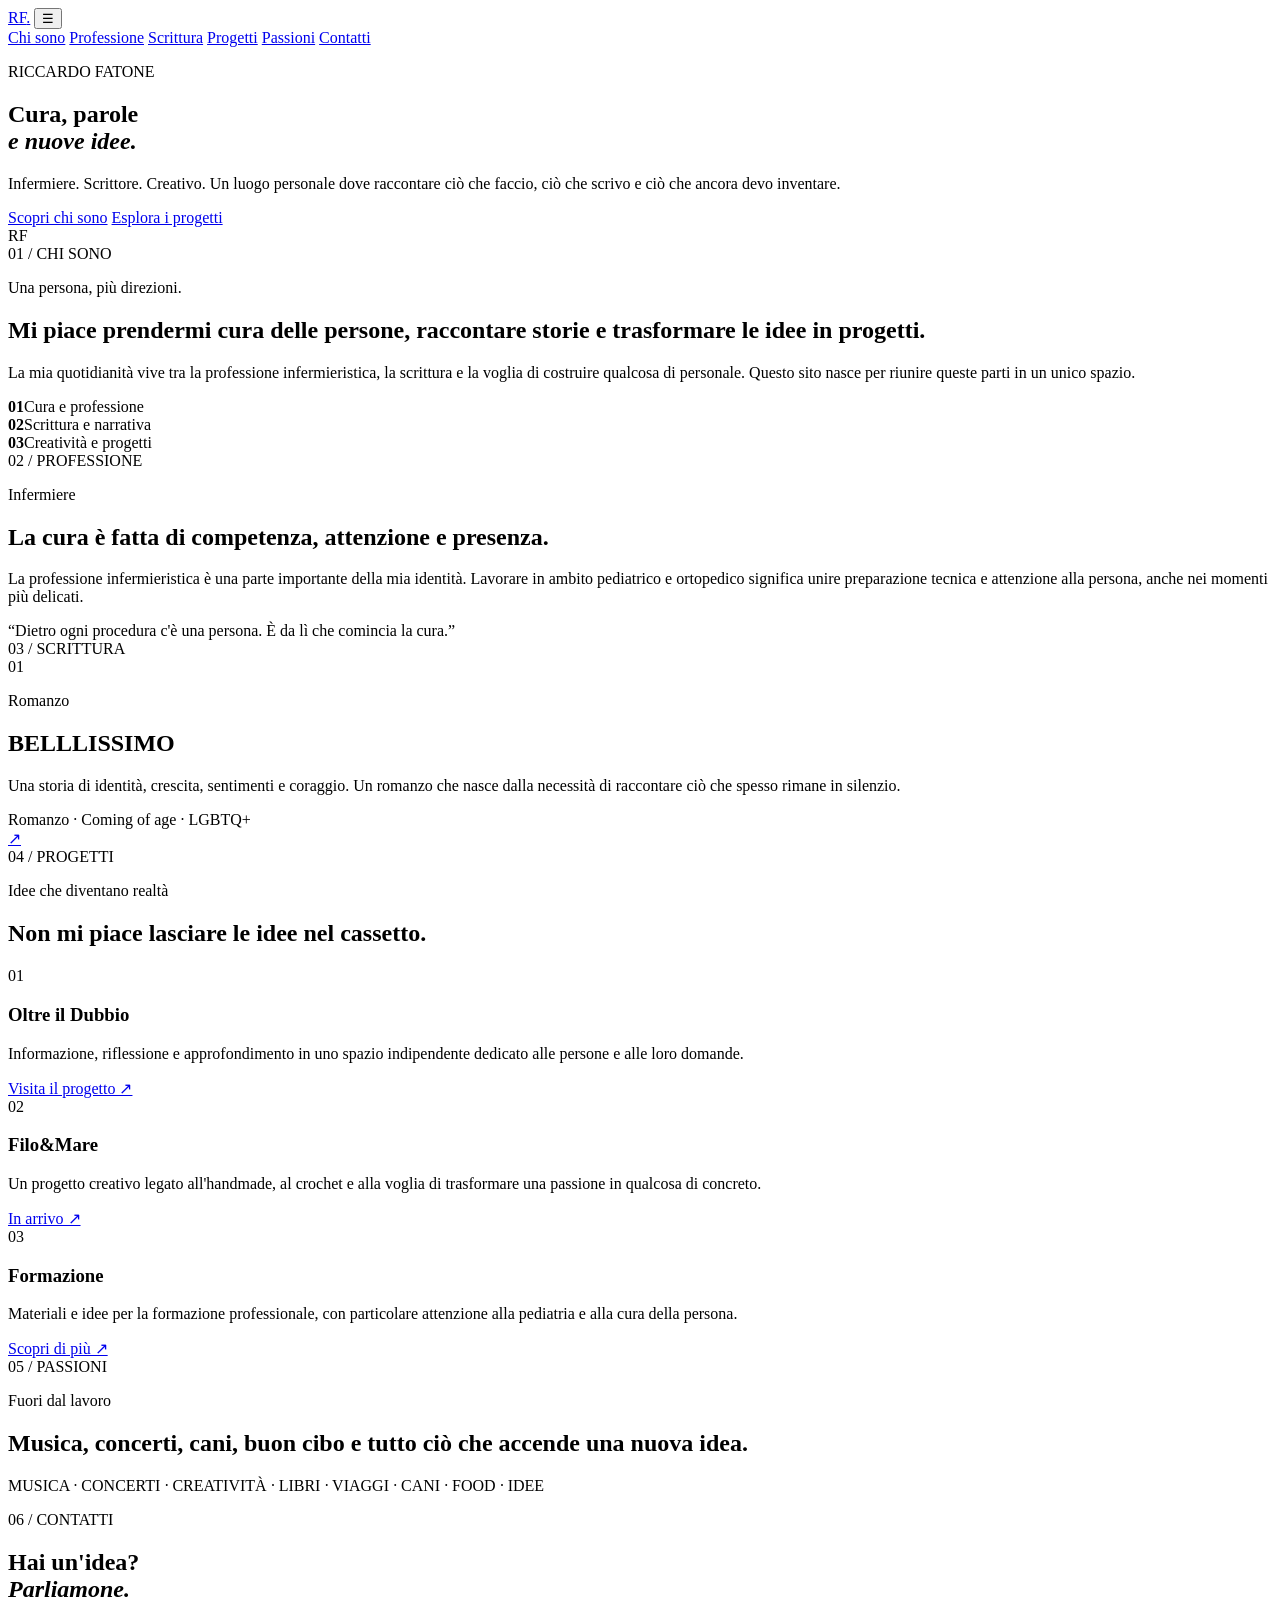
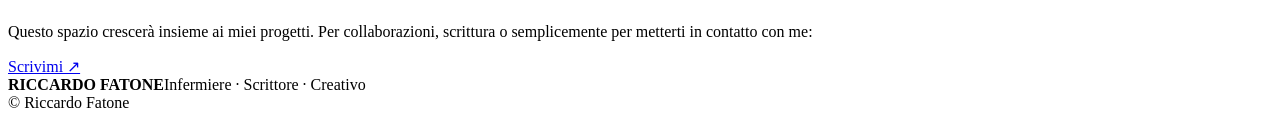
==== index.html @ a179e3cd "Create personal website homepage" ====
<!doctype html>
<html lang="it">
<head>
  <meta charset="utf-8">
  <meta name="viewport" content="width=device-width, initial-scale=1">
  <meta name="description" content="Riccardo Fatone — infermiere, scrittore e creativo.">
  <title>Riccardo Fatone — Infermiere · Scrittore · Creativo</title>
  <link rel="stylesheet" href="style.css">
</head>
<body>
  <header class="site-header">
    <a class="brand" href="#home" aria-label="Riccardo Fatone home">RF<span>.</span></a>
    <button class="menu-toggle" aria-label="Apri menu" aria-expanded="false">☰</button>
    <nav class="nav" aria-label="Navigazione principale">
      <a href="#chi-sono">Chi sono</a>
      <a href="#professione">Professione</a>
      <a href="#scrittura">Scrittura</a>
      <a href="#progetti">Progetti</a>
      <a href="#passioni">Passioni</a>
      <a href="#contatti">Contatti</a>
    </nav>
  </header>

  <main>
    <section id="home" class="hero">
      <div class="hero-copy reveal">
        <p class="eyebrow">RICCARDO FATONE</p>
        <h1>Cura, parole<br><em>e nuove idee.</em></h1>
        <p class="lead">Infermiere. Scrittore. Creativo. Un luogo personale dove raccontare ciò che faccio, ciò che scrivo e ciò che ancora devo inventare.</p>
        <div class="actions">
          <a class="button button-primary" href="#chi-sono">Scopri chi sono</a>
          <a class="button button-ghost" href="#progetti">Esplora i progetti</a>
        </div>
      </div>
      <div class="hero-mark reveal" aria-hidden="true">
        <div class="circle"><span>RF</span></div>
        <div class="orbit orbit-one"></div>
        <div class="orbit orbit-two"></div>
      </div>
    </section>

    <section id="chi-sono" class="section split">
      <div class="section-label">01 / CHI SONO</div>
      <div class="section-content reveal">
        <p class="kicker">Una persona, più direzioni.</p>
        <h2>Mi piace prendermi cura delle persone, raccontare storie e trasformare le idee in progetti.</h2>
        <p>La mia quotidianità vive tra la professione infermieristica, la scrittura e la voglia di costruire qualcosa di personale. Questo sito nasce per riunire queste parti in un unico spazio.</p>
        <div class="facts">
          <div><strong>01</strong><span>Cura e professione</span></div>
          <div><strong>02</strong><span>Scrittura e narrativa</span></div>
          <div><strong>03</strong><span>Creatività e progetti</span></div>
        </div>
      </div>
    </section>

    <section id="professione" class="section dark-section">
      <div class="section-label">02 / PROFESSIONE</div>
      <div class="section-content reveal">
        <p class="kicker">Infermiere</p>
        <h2>La cura è fatta di competenza, attenzione e presenza.</h2>
        <p>La professione infermieristica è una parte importante della mia identità. Lavorare in ambito pediatrico e ortopedico significa unire preparazione tecnica e attenzione alla persona, anche nei momenti più delicati.</p>
        <div class="quote">“Dietro ogni procedura c'è una persona. È da lì che comincia la cura.”</div>
      </div>
    </section>

    <section id="scrittura" class="section writing-section">
      <div class="section-label">03 / SCRITTURA</div>
      <div class="book-card reveal">
        <div class="book-number">01</div>
        <div>
          <p class="kicker">Romanzo</p>
          <h2>BELLLISSIMO</h2>
          <p>Una storia di identità, crescita, sentimenti e coraggio. Un romanzo che nasce dalla necessità di raccontare ciò che spesso rimane in silenzio.</p>
          <span class="tag">Romanzo · Coming of age · LGBTQ+</span>
        </div>
        <a class="arrow-link" href="#contatti" aria-label="Scopri di più su BELLLISSIMO">↗</a>
      </div>
    </section>

    <section id="progetti" class="section">
      <div class="section-label">04 / PROGETTI</div>
      <div class="section-content reveal">
        <p class="kicker">Idee che diventano realtà</p>
        <h2>Non mi piace lasciare le idee nel cassetto.</h2>
        <div class="project-grid">
          <article class="project-card featured">
            <span>01</span><h3>Oltre il Dubbio</h3><p>Informazione, riflessione e approfondimento in uno spazio indipendente dedicato alle persone e alle loro domande.</p><a href="https://oltreildubbio.it" target="_blank" rel="noopener">Visita il progetto ↗</a>
          </article>
          <article class="project-card"><span>02</span><h3>Filo&amp;Mare</h3><p>Un progetto creativo legato all'handmade, al crochet e alla voglia di trasformare una passione in qualcosa di concreto.</p><a href="#contatti">In arrivo ↗</a></article>
          <article class="project-card"><span>03</span><h3>Formazione</h3><p>Materiali e idee per la formazione professionale, con particolare attenzione alla pediatria e alla cura della persona.</p><a href="#contatti">Scopri di più ↗</a></article>
        </div>
      </div>
    </section>

    <section id="passioni" class="section passions">
      <div class="section-label">05 / PASSIONI</div>
      <div class="section-content reveal">
        <p class="kicker">Fuori dal lavoro</p>
        <h2>Musica, concerti, cani, buon cibo e tutto ciò che accende una nuova idea.</h2>
        <div class="word-cloud" aria-label="Passioni">MUSICA <i>·</i> CONCERTI <i>·</i> CREATIVITÀ <i>·</i> LIBRI <i>·</i> VIAGGI <i>·</i> CANI <i>·</i> FOOD <i>·</i> IDEE</div>
      </div>
    </section>

    <section id="contatti" class="contact-section">
      <p class="eyebrow">06 / CONTATTI</p>
      <h2>Hai un'idea?<br><em>Parliamone.</em></h2>
      <p>Questo spazio crescerà insieme ai miei progetti. Per collaborazioni, scrittura o semplicemente per metterti in contatto con me:</p>
      <a class="contact-link" href="mailto:riccardo.fatone@gmail.com">Scrivimi ↗</a>
    </section>
  </main>

  <footer>
    <div><strong>RICCARDO FATONE</strong><span>Infermiere · Scrittore · Creativo</span></div>
    <div>© <span id="year"></span> Riccardo Fatone</div>
  </footer>
  <script src="script.js"></script>
</body>
</html>
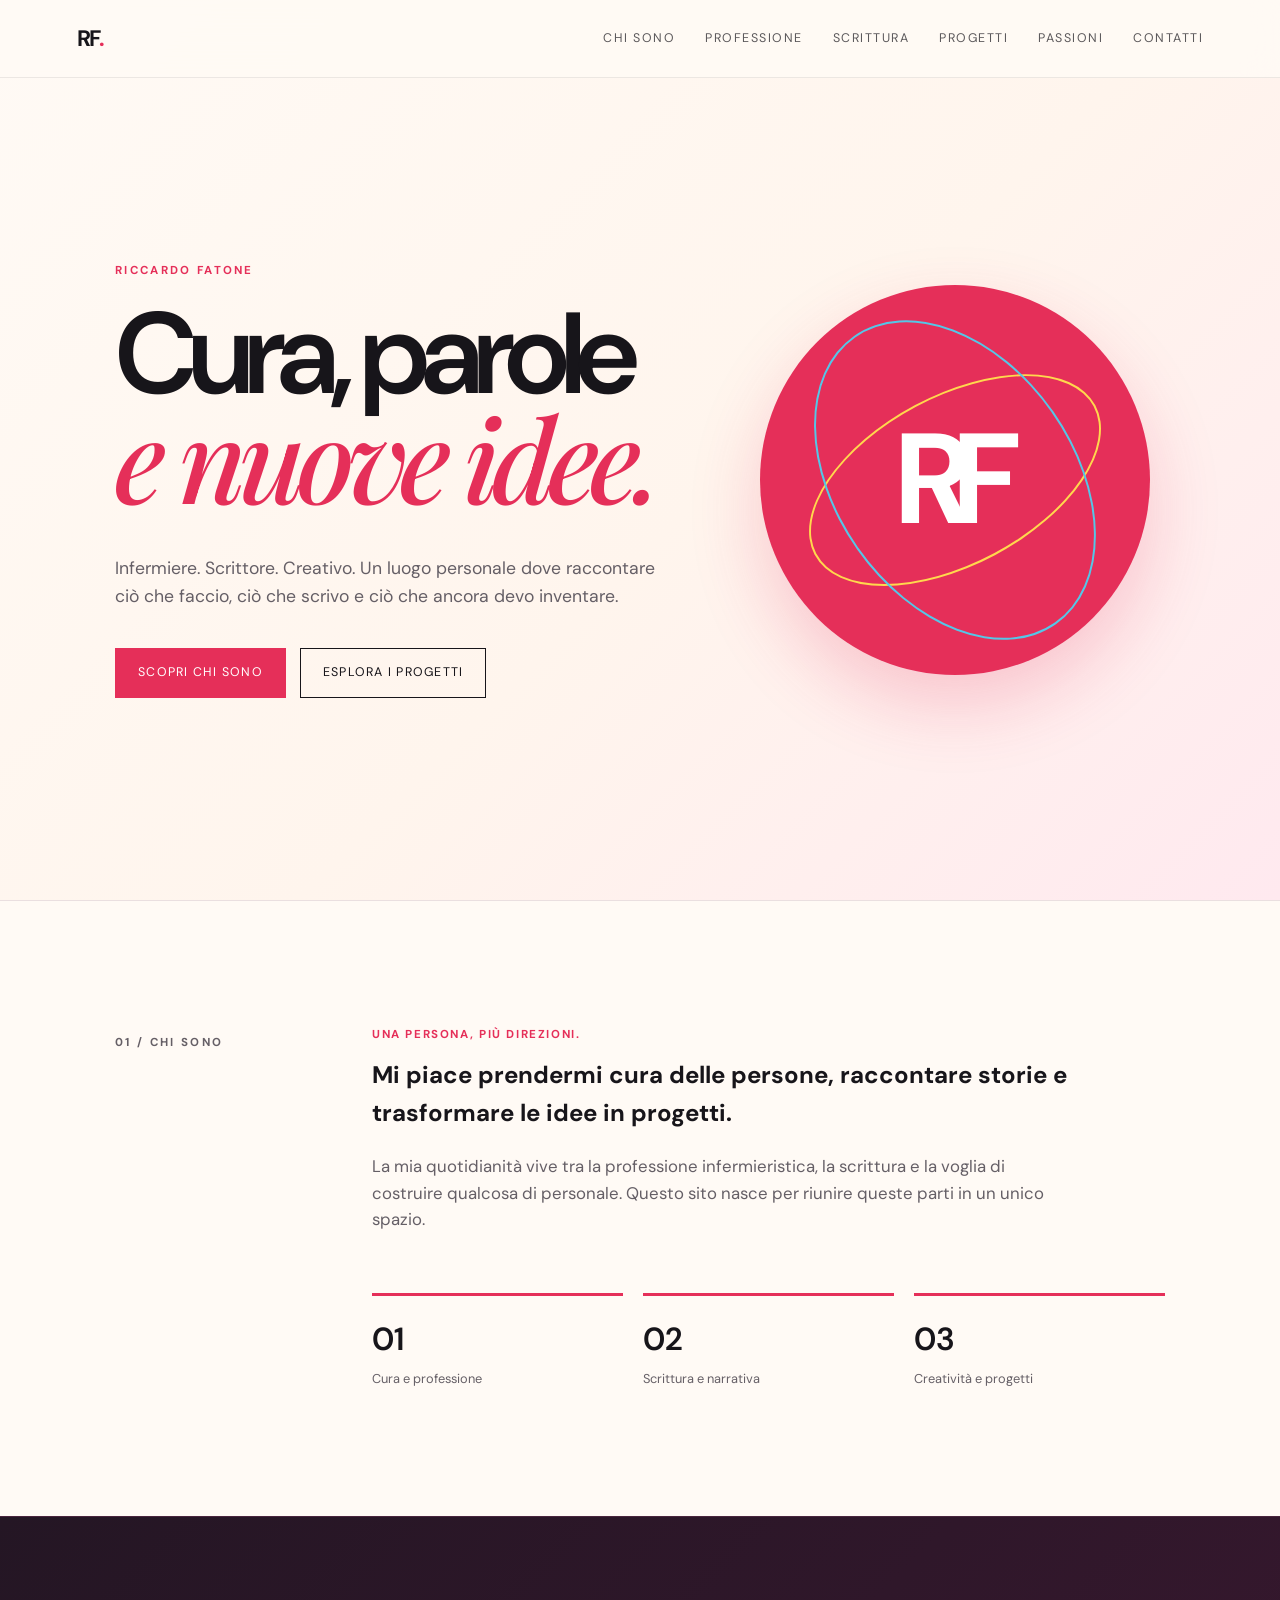
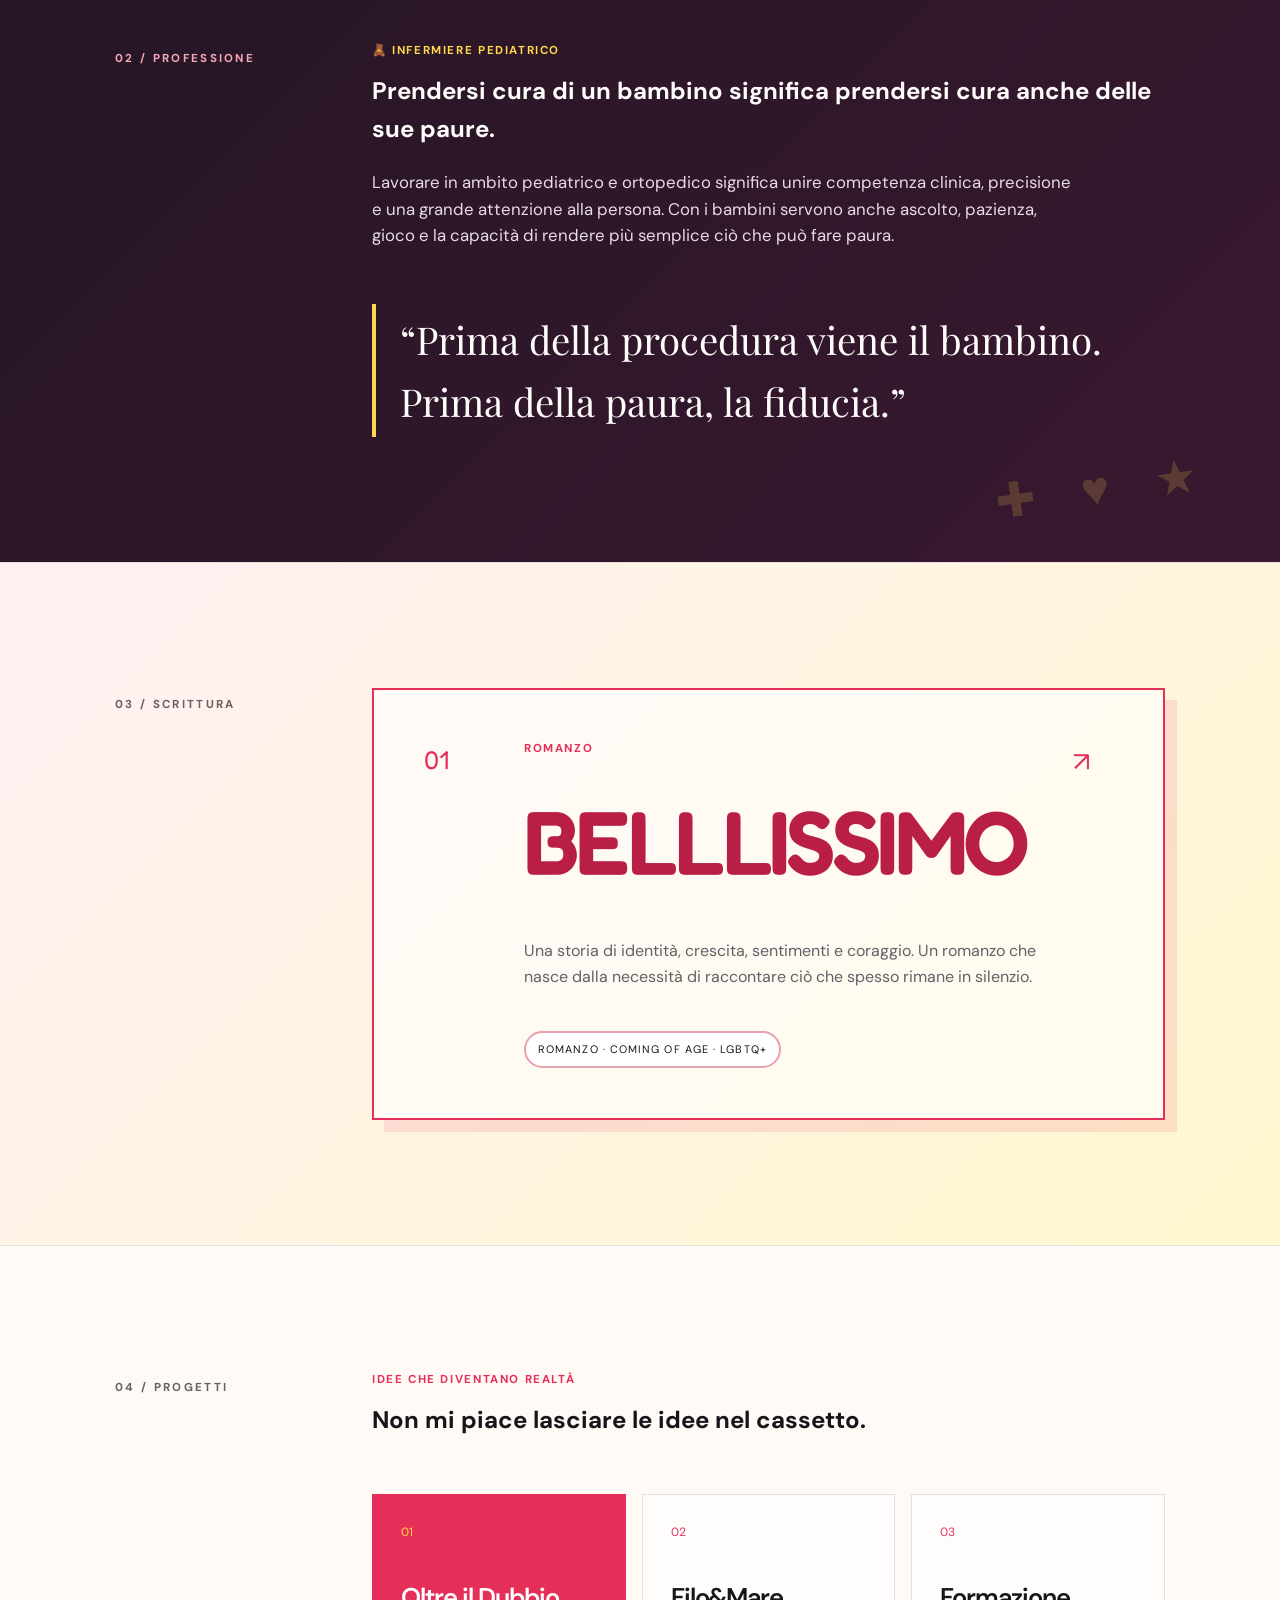
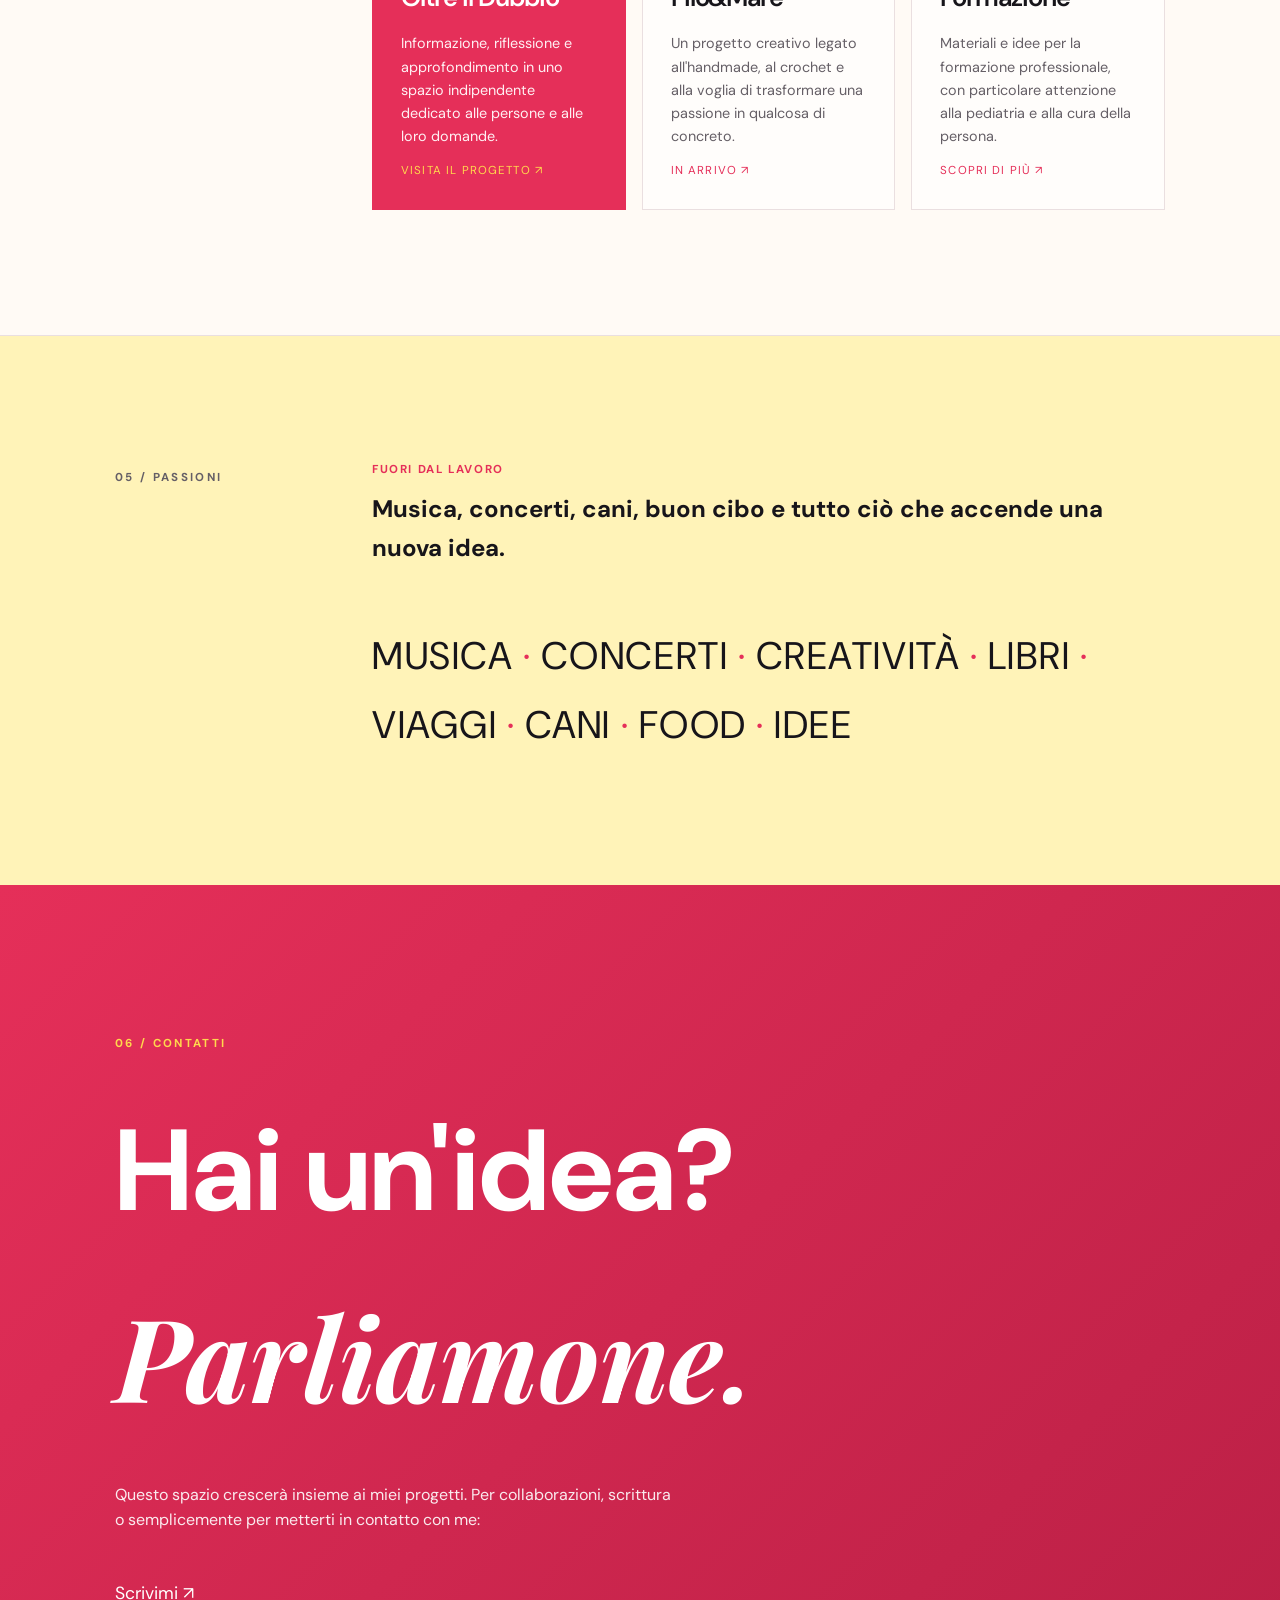
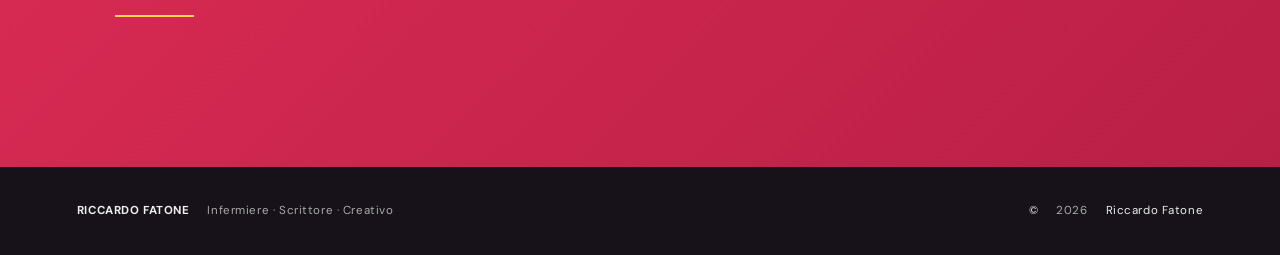
==== commit 0cfa6ba5: "Make profession section more pediatric and personal" ====
--- a/index.html
+++ b/index.html
@@ -12,107 +12,22 @@
     <a class="brand" href="#home" aria-label="Riccardo Fatone home">RF<span>.</span></a>
     <button class="menu-toggle" aria-label="Apri menu" aria-expanded="false">☰</button>
     <nav class="nav" aria-label="Navigazione principale">
-      <a href="#chi-sono">Chi sono</a>
-      <a href="#professione">Professione</a>
-      <a href="#scrittura">Scrittura</a>
-      <a href="#progetti">Progetti</a>
-      <a href="#passioni">Passioni</a>
-      <a href="#contatti">Contatti</a>
+      <a href="#chi-sono">Chi sono</a><a href="#professione">Professione</a><a href="#scrittura">Scrittura</a><a href="#progetti">Progetti</a><a href="#passioni">Passioni</a><a href="#contatti">Contatti</a>
     </nav>
   </header>
-
   <main>
     <section id="home" class="hero">
-      <div class="hero-copy reveal">
-        <p class="eyebrow">RICCARDO FATONE</p>
-        <h1>Cura, parole<br><em>e nuove idee.</em></h1>
-        <p class="lead">Infermiere. Scrittore. Creativo. Un luogo personale dove raccontare ciò che faccio, ciò che scrivo e ciò che ancora devo inventare.</p>
-        <div class="actions">
-          <a class="button button-primary" href="#chi-sono">Scopri chi sono</a>
-          <a class="button button-ghost" href="#progetti">Esplora i progetti</a>
-        </div>
-      </div>
-      <div class="hero-mark reveal" aria-hidden="true">
-        <div class="circle"><span>RF</span></div>
-        <div class="orbit orbit-one"></div>
-        <div class="orbit orbit-two"></div>
-      </div>
+      <div class="hero-copy reveal"><p class="eyebrow">RICCARDO FATONE</p><h1>Cura, parole<br><em>e nuove idee.</em></h1><p class="lead">Infermiere. Scrittore. Creativo. Un luogo personale dove raccontare ciò che faccio, ciò che scrivo e ciò che ancora devo inventare.</p><div class="actions"><a class="button button-primary" href="#chi-sono">Scopri chi sono</a><a class="button button-ghost" href="#progetti">Esplora i progetti</a></div></div>
+      <div class="hero-mark reveal" aria-hidden="true"><div class="circle"><span>RF</span></div><div class="orbit orbit-one"></div><div class="orbit orbit-two"></div></div>
     </section>
-
-    <section id="chi-sono" class="section split">
-      <div class="section-label">01 / CHI SONO</div>
-      <div class="section-content reveal">
-        <p class="kicker">Una persona, più direzioni.</p>
-        <h2>Mi piace prendermi cura delle persone, raccontare storie e trasformare le idee in progetti.</h2>
-        <p>La mia quotidianità vive tra la professione infermieristica, la scrittura e la voglia di costruire qualcosa di personale. Questo sito nasce per riunire queste parti in un unico spazio.</p>
-        <div class="facts">
-          <div><strong>01</strong><span>Cura e professione</span></div>
-          <div><strong>02</strong><span>Scrittura e narrativa</span></div>
-          <div><strong>03</strong><span>Creatività e progetti</span></div>
-        </div>
-      </div>
-    </section>
-
-    <section id="professione" class="section dark-section">
-      <div class="section-label">02 / PROFESSIONE</div>
-      <div class="section-content reveal">
-        <p class="kicker">Infermiere</p>
-        <h2>La cura è fatta di competenza, attenzione e presenza.</h2>
-        <p>La professione infermieristica è una parte importante della mia identità. Lavorare in ambito pediatrico e ortopedico significa unire preparazione tecnica e attenzione alla persona, anche nei momenti più delicati.</p>
-        <div class="quote">“Dietro ogni procedura c'è una persona. È da lì che comincia la cura.”</div>
-      </div>
-    </section>
-
-    <section id="scrittura" class="section writing-section">
-      <div class="section-label">03 / SCRITTURA</div>
-      <div class="book-card reveal">
-        <div class="book-number">01</div>
-        <div>
-          <p class="kicker">Romanzo</p>
-          <h2>BELLLISSIMO</h2>
-          <p>Una storia di identità, crescita, sentimenti e coraggio. Un romanzo che nasce dalla necessità di raccontare ciò che spesso rimane in silenzio.</p>
-          <span class="tag">Romanzo · Coming of age · LGBTQ+</span>
-        </div>
-        <a class="arrow-link" href="#contatti" aria-label="Scopri di più su BELLLISSIMO">↗</a>
-      </div>
-    </section>
-
-    <section id="progetti" class="section">
-      <div class="section-label">04 / PROGETTI</div>
-      <div class="section-content reveal">
-        <p class="kicker">Idee che diventano realtà</p>
-        <h2>Non mi piace lasciare le idee nel cassetto.</h2>
-        <div class="project-grid">
-          <article class="project-card featured">
-            <span>01</span><h3>Oltre il Dubbio</h3><p>Informazione, riflessione e approfondimento in uno spazio indipendente dedicato alle persone e alle loro domande.</p><a href="https://oltreildubbio.it" target="_blank" rel="noopener">Visita il progetto ↗</a>
-          </article>
-          <article class="project-card"><span>02</span><h3>Filo&amp;Mare</h3><p>Un progetto creativo legato all'handmade, al crochet e alla voglia di trasformare una passione in qualcosa di concreto.</p><a href="#contatti">In arrivo ↗</a></article>
-          <article class="project-card"><span>03</span><h3>Formazione</h3><p>Materiali e idee per la formazione professionale, con particolare attenzione alla pediatria e alla cura della persona.</p><a href="#contatti">Scopri di più ↗</a></article>
-        </div>
-      </div>
-    </section>
-
-    <section id="passioni" class="section passions">
-      <div class="section-label">05 / PASSIONI</div>
-      <div class="section-content reveal">
-        <p class="kicker">Fuori dal lavoro</p>
-        <h2>Musica, concerti, cani, buon cibo e tutto ciò che accende una nuova idea.</h2>
-        <div class="word-cloud" aria-label="Passioni">MUSICA <i>·</i> CONCERTI <i>·</i> CREATIVITÀ <i>·</i> LIBRI <i>·</i> VIAGGI <i>·</i> CANI <i>·</i> FOOD <i>·</i> IDEE</div>
-      </div>
-    </section>
-
-    <section id="contatti" class="contact-section">
-      <p class="eyebrow">06 / CONTATTI</p>
-      <h2>Hai un'idea?<br><em>Parliamone.</em></h2>
-      <p>Questo spazio crescerà insieme ai miei progetti. Per collaborazioni, scrittura o semplicemente per metterti in contatto con me:</p>
-      <a class="contact-link" href="mailto:riccardo.fatone@gmail.com">Scrivimi ↗</a>
-    </section>
+    <section id="chi-sono" class="section split"><div class="section-label">01 / CHI SONO</div><div class="section-content reveal"><p class="kicker">Una persona, più direzioni.</p><h2>Mi piace prendermi cura delle persone, raccontare storie e trasformare le idee in progetti.</h2><p>La mia quotidianità vive tra la professione infermieristica, la scrittura e la voglia di costruire qualcosa di personale. Questo sito nasce per riunire queste parti in un unico spazio.</p><div class="facts"><div><strong>01</strong><span>Cura e professione</span></div><div><strong>02</strong><span>Scrittura e narrativa</span></div><div><strong>03</strong><span>Creatività e progetti</span></div></div></div></section>
+    <section id="professione" class="section dark-section"><div class="section-label">02 / PROFESSIONE</div><div class="section-content reveal"><p class="kicker">🧸 Infermiere pediatrico</p><h2>Prendersi cura di un bambino significa prendersi cura anche delle sue paure.</h2><p>Lavorare in ambito pediatrico e ortopedico significa unire competenza clinica, precisione e una grande attenzione alla persona. Con i bambini servono anche ascolto, pazienza, gioco e la capacità di rendere più semplice ciò che può fare paura.</p><div class="quote">“Prima della procedura viene il bambino. Prima della paura, la fiducia.”</div></div></section>
+    <section id="scrittura" class="section writing-section"><div class="section-label">03 / SCRITTURA</div><div class="book-card reveal"><div class="book-number">01</div><div><p class="kicker">Romanzo</p><h2>BELLLISSIMO</h2><p>Una storia di identità, crescita, sentimenti e coraggio. Un romanzo che nasce dalla necessità di raccontare ciò che spesso rimane in silenzio.</p><span class="tag">Romanzo · Coming of age · LGBTQ+</span></div><a class="arrow-link" href="#contatti" aria-label="Scopri di più su BELLLISSIMO">↗</a></div></section>
+    <section id="progetti" class="section"><div class="section-label">04 / PROGETTI</div><div class="section-content reveal"><p class="kicker">Idee che diventano realtà</p><h2>Non mi piace lasciare le idee nel cassetto.</h2><div class="project-grid"><article class="project-card featured"><span>01</span><h3>Oltre il Dubbio</h3><p>Informazione, riflessione e approfondimento in uno spazio indipendente dedicato alle persone e alle loro domande.</p><a href="https://oltreildubbio.it" target="_blank" rel="noopener">Visita il progetto ↗</a></article><article class="project-card"><span>02</span><h3>Filo&amp;Mare</h3><p>Un progetto creativo legato all'handmade, al crochet e alla voglia di trasformare una passione in qualcosa di concreto.</p><a href="#contatti">In arrivo ↗</a></article><article class="project-card"><span>03</span><h3>Formazione</h3><p>Materiali e idee per la formazione professionale, con particolare attenzione alla pediatria e alla cura della persona.</p><a href="#contatti">Scopri di più ↗</a></article></div></div></section>
+    <section id="passioni" class="section passions"><div class="section-label">05 / PASSIONI</div><div class="section-content reveal"><p class="kicker">Fuori dal lavoro</p><h2>Musica, concerti, cani, buon cibo e tutto ciò che accende una nuova idea.</h2><div class="word-cloud" aria-label="Passioni">MUSICA <i>·</i> CONCERTI <i>·</i> CREATIVITÀ <i>·</i> LIBRI <i>·</i> VIAGGI <i>·</i> CANI <i>·</i> FOOD <i>·</i> IDEE</div></div></section>
+    <section id="contatti" class="contact-section"><p class="eyebrow">06 / CONTATTI</p><h2>Hai un'idea?<br><em>Parliamone.</em></h2><p>Questo spazio crescerà insieme ai miei progetti. Per collaborazioni, scrittura o semplicemente per metterti in contatto con me:</p><a class="contact-link" href="mailto:riccardo.fatone@gmail.com">Scrivimi ↗</a></section>
   </main>
-
-  <footer>
-    <div><strong>RICCARDO FATONE</strong><span>Infermiere · Scrittore · Creativo</span></div>
-    <div>© <span id="year"></span> Riccardo Fatone</div>
-  </footer>
+  <footer><div><strong>RICCARDO FATONE</strong><span>Infermiere · Scrittore · Creativo</span></div><div>© <span id="year"></span> Riccardo Fatone</div></footer>
   <script src="script.js"></script>
 </body>
 </html>
--- a/style.css
+++ b/style.css
@@ -0,0 +1,2 @@
+@import url('https://fonts.googleapis.com/css2?family=DM+Sans:wght@400;500;600;700&family=Fredoka:wght@400;500;600&family=Playfair+Display:ital,wght@0,500;0,600;1,500;1,600&display=swap');
+:root{--bg:#fffaf5;--ink:#17151a;--muted:#655f66;--line:#eadfe0;--accent:#e52f59;--accent-dark:#b91f45;--dark:#241624;--light:#fffdfb;--soft:#fff0f3;--yellow:#ffd84d;--blue:#54c7e8;--mint:#79d8b2}*{box-sizing:border-box}html{scroll-behavior:smooth}body{margin:0;background:var(--bg);color:var(--ink);font-family:'DM Sans',sans-serif;line-height:1.6}a{color:inherit;text-decoration:none}.site-header{position:fixed;z-index:10;top:0;left:0;right:0;height:78px;padding:0 6vw;display:flex;align-items:center;justify-content:space-between;background:rgba(255,250,245,.92);backdrop-filter:blur(16px);border-bottom:1px solid rgba(23,21,26,.08)}.brand{font-size:1.4rem;font-weight:700;letter-spacing:-.06em}.brand span{color:var(--accent)}.nav{display:flex;gap:30px;font-size:.78rem;text-transform:uppercase;letter-spacing:.12em}.nav a{opacity:.7;transition:.25s}.nav a:hover{opacity:1;color:var(--accent)}.menu-toggle{display:none;background:none;border:0;font-size:1.5rem}.hero{min-height:100vh;padding:150px 9vw 90px;display:grid;grid-template-columns:1.15fr .85fr;align-items:center;gap:5vw;background:linear-gradient(135deg,#fffaf5 0%,#fff5ed 55%,#ffe9ef 100%)}.eyebrow,.section-label{font-size:.72rem;letter-spacing:.2em;font-weight:700}.eyebrow{color:var(--accent)}h1,h2,h3,p{margin-top:0}h1{font-size:clamp(4rem,9vw,8.8rem);line-height:.88;letter-spacing:-.07em;margin:24px 0 38px;font-weight:600}h1 em{font-family:'Playfair Display',serif;font-weight:500;color:var(--accent)}h2 em{font-family:'Playfair Display',serif}.lead{max-width:620px;font-size:1.1rem;color:var(--muted)}.actions{display:flex;gap:14px;margin-top:38px;flex-wrap:wrap}.button{padding:14px 22px;border:1px solid var(--ink);font-size:.78rem;text-transform:uppercase;letter-spacing:.1em;transition:.25s}.button-primary{background:var(--accent);color:white;border-color:var(--accent)}.button-primary:hover{background:var(--accent-dark);border-color:var(--accent-dark);transform:translateY(-2px)}.button-ghost:hover{background:#fff;border-color:var(--accent);color:var(--accent)}.hero-mark{height:500px;display:grid;place-items:center;position:relative}.circle{width:min(31vw,390px);height:min(31vw,390px);min-width:250px;min-height:250px;border-radius:50%;background:var(--accent);color:white;display:grid;place-items:center;font-size:clamp(4rem,10vw,9rem);font-weight:700;letter-spacing:-.12em;box-shadow:0 30px 70px rgba(229,47,89,.22)}.circle span{transform:translateX(-.04em)}.orbit{position:absolute;border:2px solid var(--yellow);border-radius:50%;animation:spin 18s linear infinite}.orbit-one{width:76%;height:34%;transform:rotate(-28deg)}.orbit-two{width:84%;height:48%;transform:rotate(55deg);animation-duration:25s;animation-direction:reverse;border-color:var(--blue)}@keyframes spin{to{transform:rotate(360deg)}}.section{padding:125px 9vw;display:grid;grid-template-columns:180px 1fr;gap:6vw;border-top:1px solid var(--line)}.section-label{color:var(--muted);padding-top:8px}.section-content{max-width:1000px}.section-content>p:not(.kicker){color:var(--muted);max-width:700px;font-size:1.05rem}.kicker{color:var(--accent);text-transform:uppercase;letter-spacing:.14em;font-size:.72rem;font-weight:700}.facts{display:grid;grid-template-columns:repeat(3,1fr);gap:20px;margin-top:60px}.facts div{border-top:3px solid var(--accent);padding-top:18px}.facts strong{display:block;font-size:2rem;font-weight:600}.facts span{font-size:.8rem;color:var(--muted)}.dark-section{background:linear-gradient(135deg,#241624 0%,#3a1830 100%);color:var(--light);border-color:#49253d;position:relative;overflow:hidden}.dark-section:after{content:'✚  ♥  ★';position:absolute;right:5vw;bottom:35px;font-size:3rem;letter-spacing:18px;color:#ffd84d;opacity:.18;transform:rotate(-8deg)}.dark-section .section-label{color:#f5a8b8}.dark-section .kicker{color:#ffd84d}.dark-section .section-content>p:not(.kicker){color:#e7dce4}.quote{margin-top:55px;border-left:4px solid #ffd84d;padding:5px 0 5px 24px;font-family:'Playfair Display',serif;font-size:clamp(1.5rem,3vw,2.5rem);max-width:760px}.writing-section{background:linear-gradient(135deg,#fff0f3,#fff8cf)}.book-card{grid-column:2;max-width:1000px;border:2px solid var(--accent);padding:50px;display:grid;grid-template-columns:70px 1fr 40px;gap:30px;background:rgba(255,255,255,.62);box-shadow:12px 12px 0 rgba(229,47,89,.12)}.book-number{font-family:'Fredoka',sans-serif;font-size:1.6rem;color:var(--accent)}.book-card h2{font-family:'Fredoka',sans-serif;font-size:clamp(3rem,7vw,7rem);margin:10px 0 25px;font-weight:600;letter-spacing:-.04em;color:var(--accent-dark)}.book-card p:not(.kicker){max-width:650px;color:var(--muted)}.tag{display:inline-block;margin-top:25px;border:2px solid #e8a1ad;padding:8px 12px;font-size:.68em;letter-spacing:.1em;text-transform:uppercase;border-radius:999px;background:white}.arrow-link{font-size:1.7rem;color:var(--accent);transition:.25s}.arrow-link:hover{transform:translate(4px,-4px) scale(1.08)}.project-grid{display:grid;grid-template-columns:repeat(3,1fr);gap:16px;margin-top:55px}.project-card{border:1px solid var(--line);padding:28px;min-height:300px;display:flex;flex-direction:column;transition:.3s;background:#fffdfb}.project-card:hover{transform:translateY(-6px);border-color:var(--accent);box-shadow:0 15px 30px rgba(229,47,89,.1)}.project-card>span{color:var(--accent);font-size:.75rem}.project-card h3{font-size:1.6rem;font-weight:600;letter-spacing:-.04em;margin:35px 0 14px}.project-card p{font-size:.9rem;color:var(--muted)}.project-card a{margin-top:auto;font-size:.72rem;text-transform:uppercase;letter-spacing:.1em;color:var(--accent)}.featured{background:var(--accent);color:white;border-color:var(--accent)}.featured>span,.featured a{color:#ffd84d}.featured p{color:#fff0f3}.passions{background:#fff3b8}.word-cloud{margin-top:55px;font-size:clamp(1.2rem,3vw,2.8rem);line-height:1.8;letter-spacing:.04em}.word-cloud i{font-style:normal;color:var(--accent)}.contact-section{padding:150px 9vw;background:linear-gradient(135deg,#e52f59,#b91f45);color:white}.contact-section .eyebrow{color:#ffd84d;opacity:1}.contact-section h2{font-size:clamp(4rem,9vw,9rem);margin:25px 0}.contact-section p{max-width:560px;opacity:.9}.contact-link{display:inline-block;margin-top:30px;border-bottom:2px solid #ffd84d;padding-bottom:8px;font-size:1.1rem;color:white}footer{padding:35px 6vw;display:flex;justify-content:space-between;gap:20px;font-size:.72rem;letter-spacing:.05em;background:#17121a;color:#eee}footer div{display:flex;gap:18px;flex-wrap:wrap}footer span{color:#aaa}.reveal{opacity:0;transform:translateY(24px);transition:opacity .8s ease,transform .8s ease}.reveal.visible{opacity:1;transform:none}@media(max-width:800px){.site-header{height:68px;padding:0 6vw}.menu-toggle{display:block}.nav{display:none;position:absolute;top:68px;left:0;right:0;background:var(--bg);padding:25px 6vw;flex-direction:column;gap:18px;border-bottom:1px solid var(--line)}.nav.open{display:flex}.hero{grid-template-columns:1fr;padding:120px 7vw 80px}.hero-mark{height:330px;order:-1}.circle{width:250px;height:250px}.section{grid-template-columns:1fr;padding:85px 7vw;gap:30px}.section-label{padding:0}.facts,.project-grid{grid-template-columns:1fr}.book-card{grid-column:auto;grid-template-columns:1fr;padding:30px}.book-number,.arrow-link{display:none}.contact-section{padding:100px 7vw}footer{flex-direction:column}h1{font-size:clamp(3.5rem,17vw,6rem)}}
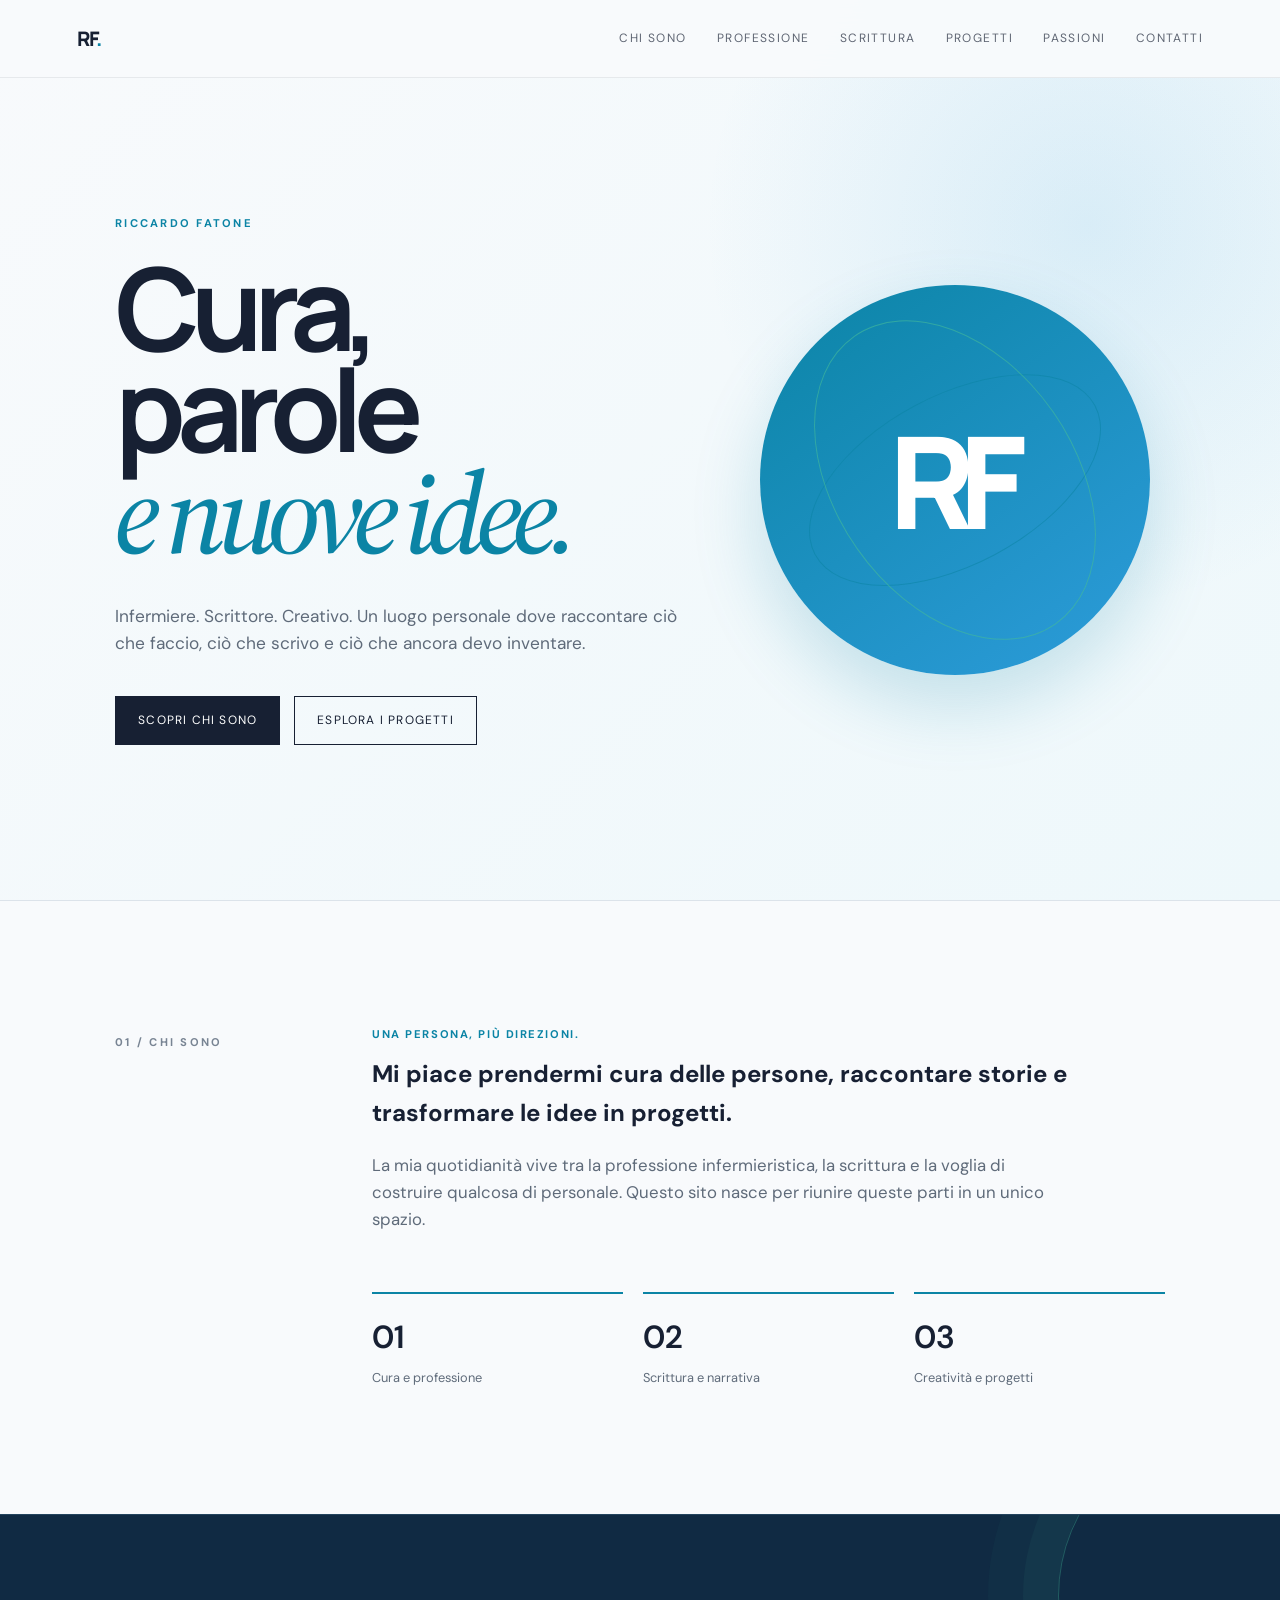
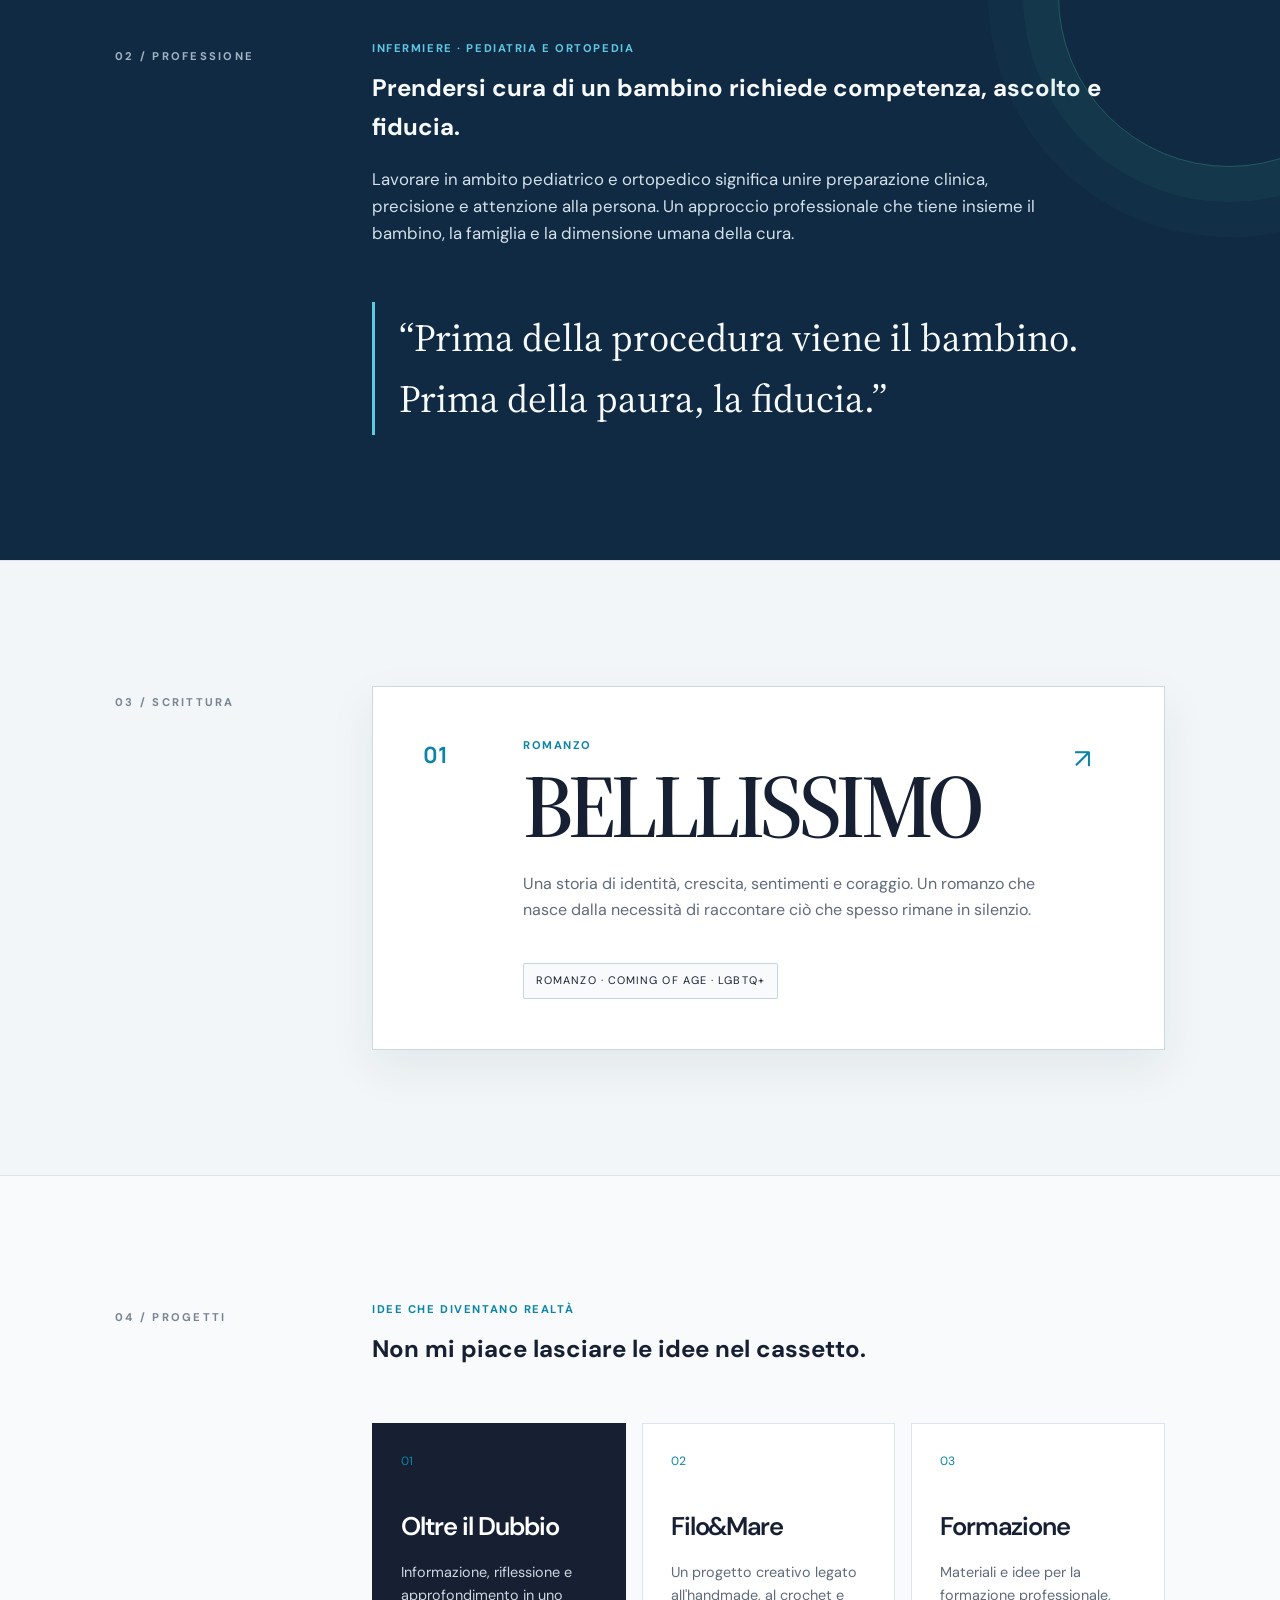
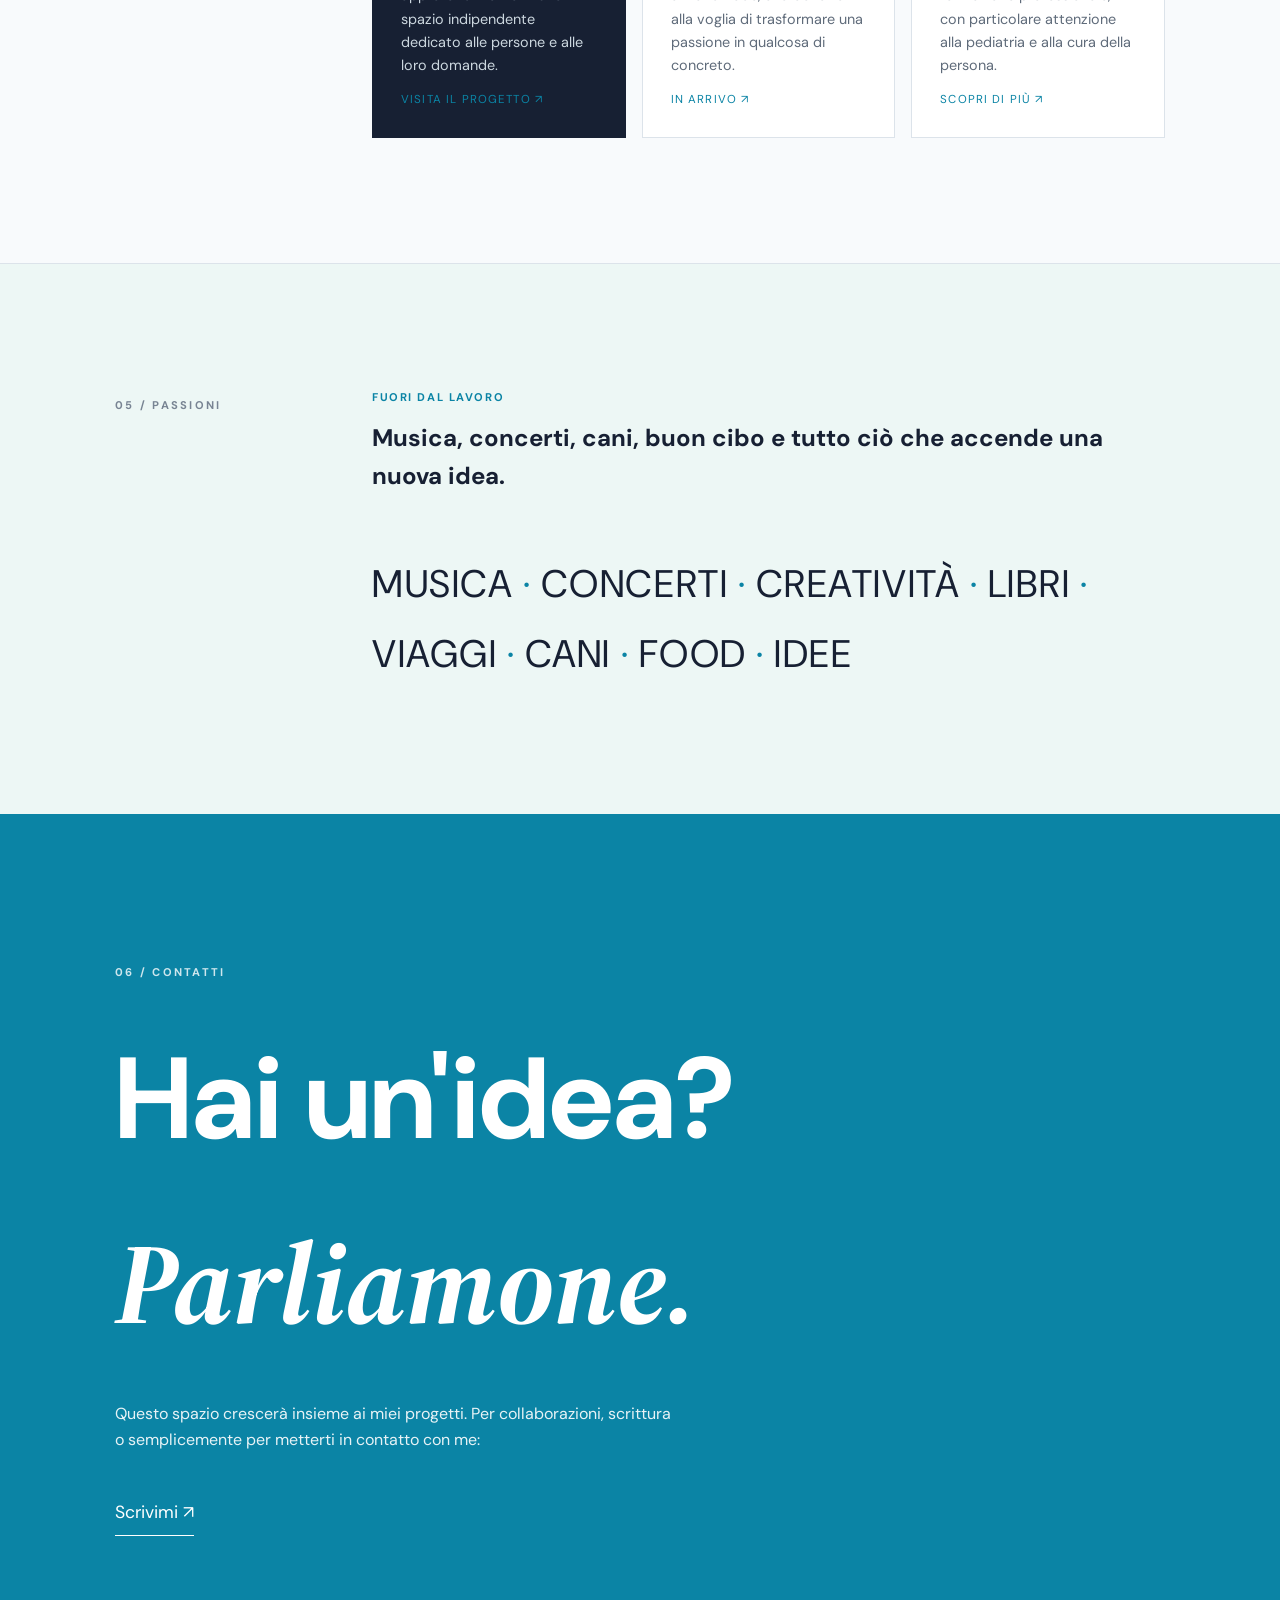
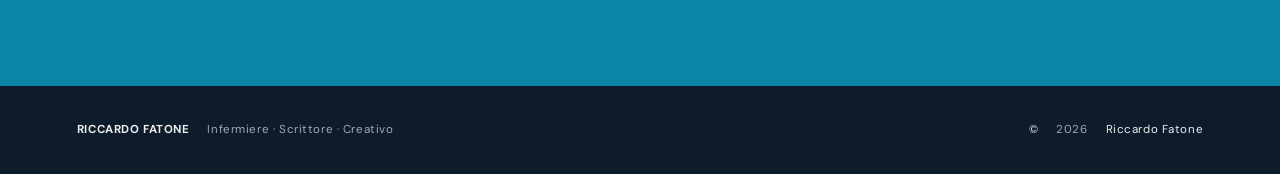
==== commit 09b78788: "Polish pediatric section copy for a professional modern tone" ====
--- a/index.html
+++ b/index.html
@@ -21,7 +21,7 @@
       <div class="hero-mark reveal" aria-hidden="true"><div class="circle"><span>RF</span></div><div class="orbit orbit-one"></div><div class="orbit orbit-two"></div></div>
     </section>
     <section id="chi-sono" class="section split"><div class="section-label">01 / CHI SONO</div><div class="section-content reveal"><p class="kicker">Una persona, più direzioni.</p><h2>Mi piace prendermi cura delle persone, raccontare storie e trasformare le idee in progetti.</h2><p>La mia quotidianità vive tra la professione infermieristica, la scrittura e la voglia di costruire qualcosa di personale. Questo sito nasce per riunire queste parti in un unico spazio.</p><div class="facts"><div><strong>01</strong><span>Cura e professione</span></div><div><strong>02</strong><span>Scrittura e narrativa</span></div><div><strong>03</strong><span>Creatività e progetti</span></div></div></div></section>
-    <section id="professione" class="section dark-section"><div class="section-label">02 / PROFESSIONE</div><div class="section-content reveal"><p class="kicker">🧸 Infermiere pediatrico</p><h2>Prendersi cura di un bambino significa prendersi cura anche delle sue paure.</h2><p>Lavorare in ambito pediatrico e ortopedico significa unire competenza clinica, precisione e una grande attenzione alla persona. Con i bambini servono anche ascolto, pazienza, gioco e la capacità di rendere più semplice ciò che può fare paura.</p><div class="quote">“Prima della procedura viene il bambino. Prima della paura, la fiducia.”</div></div></section>
+    <section id="professione" class="section dark-section"><div class="section-label">02 / PROFESSIONE</div><div class="section-content reveal"><p class="kicker">Infermiere · Pediatria e ortopedia</p><h2>Prendersi cura di un bambino richiede competenza, ascolto e fiducia.</h2><p>Lavorare in ambito pediatrico e ortopedico significa unire preparazione clinica, precisione e attenzione alla persona. Un approccio professionale che tiene insieme il bambino, la famiglia e la dimensione umana della cura.</p><div class="quote">“Prima della procedura viene il bambino. Prima della paura, la fiducia.”</div></div></section>
     <section id="scrittura" class="section writing-section"><div class="section-label">03 / SCRITTURA</div><div class="book-card reveal"><div class="book-number">01</div><div><p class="kicker">Romanzo</p><h2>BELLLISSIMO</h2><p>Una storia di identità, crescita, sentimenti e coraggio. Un romanzo che nasce dalla necessità di raccontare ciò che spesso rimane in silenzio.</p><span class="tag">Romanzo · Coming of age · LGBTQ+</span></div><a class="arrow-link" href="#contatti" aria-label="Scopri di più su BELLLISSIMO">↗</a></div></section>
     <section id="progetti" class="section"><div class="section-label">04 / PROGETTI</div><div class="section-content reveal"><p class="kicker">Idee che diventano realtà</p><h2>Non mi piace lasciare le idee nel cassetto.</h2><div class="project-grid"><article class="project-card featured"><span>01</span><h3>Oltre il Dubbio</h3><p>Informazione, riflessione e approfondimento in uno spazio indipendente dedicato alle persone e alle loro domande.</p><a href="https://oltreildubbio.it" target="_blank" rel="noopener">Visita il progetto ↗</a></article><article class="project-card"><span>02</span><h3>Filo&amp;Mare</h3><p>Un progetto creativo legato all'handmade, al crochet e alla voglia di trasformare una passione in qualcosa di concreto.</p><a href="#contatti">In arrivo ↗</a></article><article class="project-card"><span>03</span><h3>Formazione</h3><p>Materiali e idee per la formazione professionale, con particolare attenzione alla pediatria e alla cura della persona.</p><a href="#contatti">Scopri di più ↗</a></article></div></div></section>
     <section id="passioni" class="section passions"><div class="section-label">05 / PASSIONI</div><div class="section-content reveal"><p class="kicker">Fuori dal lavoro</p><h2>Musica, concerti, cani, buon cibo e tutto ciò che accende una nuova idea.</h2><div class="word-cloud" aria-label="Passioni">MUSICA <i>·</i> CONCERTI <i>·</i> CREATIVITÀ <i>·</i> LIBRI <i>·</i> VIAGGI <i>·</i> CANI <i>·</i> FOOD <i>·</i> IDEE</div></div></section>
--- a/style.css
+++ b/style.css
@@ -1,2 +1,2 @@
-@import url('https://fonts.googleapis.com/css2?family=DM+Sans:wght@400;500;600;700&family=Fredoka:wght@400;500;600&family=Playfair+Display:ital,wght@0,500;0,600;1,500;1,600&display=swap');
-:root{--bg:#fffaf5;--ink:#17151a;--muted:#655f66;--line:#eadfe0;--accent:#e52f59;--accent-dark:#b91f45;--dark:#241624;--light:#fffdfb;--soft:#fff0f3;--yellow:#ffd84d;--blue:#54c7e8;--mint:#79d8b2}*{box-sizing:border-box}html{scroll-behavior:smooth}body{margin:0;background:var(--bg);color:var(--ink);font-family:'DM Sans',sans-serif;line-height:1.6}a{color:inherit;text-decoration:none}.site-header{position:fixed;z-index:10;top:0;left:0;right:0;height:78px;padding:0 6vw;display:flex;align-items:center;justify-content:space-between;background:rgba(255,250,245,.92);backdrop-filter:blur(16px);border-bottom:1px solid rgba(23,21,26,.08)}.brand{font-size:1.4rem;font-weight:700;letter-spacing:-.06em}.brand span{color:var(--accent)}.nav{display:flex;gap:30px;font-size:.78rem;text-transform:uppercase;letter-spacing:.12em}.nav a{opacity:.7;transition:.25s}.nav a:hover{opacity:1;color:var(--accent)}.menu-toggle{display:none;background:none;border:0;font-size:1.5rem}.hero{min-height:100vh;padding:150px 9vw 90px;display:grid;grid-template-columns:1.15fr .85fr;align-items:center;gap:5vw;background:linear-gradient(135deg,#fffaf5 0%,#fff5ed 55%,#ffe9ef 100%)}.eyebrow,.section-label{font-size:.72rem;letter-spacing:.2em;font-weight:700}.eyebrow{color:var(--accent)}h1,h2,h3,p{margin-top:0}h1{font-size:clamp(4rem,9vw,8.8rem);line-height:.88;letter-spacing:-.07em;margin:24px 0 38px;font-weight:600}h1 em{font-family:'Playfair Display',serif;font-weight:500;color:var(--accent)}h2 em{font-family:'Playfair Display',serif}.lead{max-width:620px;font-size:1.1rem;color:var(--muted)}.actions{display:flex;gap:14px;margin-top:38px;flex-wrap:wrap}.button{padding:14px 22px;border:1px solid var(--ink);font-size:.78rem;text-transform:uppercase;letter-spacing:.1em;transition:.25s}.button-primary{background:var(--accent);color:white;border-color:var(--accent)}.button-primary:hover{background:var(--accent-dark);border-color:var(--accent-dark);transform:translateY(-2px)}.button-ghost:hover{background:#fff;border-color:var(--accent);color:var(--accent)}.hero-mark{height:500px;display:grid;place-items:center;position:relative}.circle{width:min(31vw,390px);height:min(31vw,390px);min-width:250px;min-height:250px;border-radius:50%;background:var(--accent);color:white;display:grid;place-items:center;font-size:clamp(4rem,10vw,9rem);font-weight:700;letter-spacing:-.12em;box-shadow:0 30px 70px rgba(229,47,89,.22)}.circle span{transform:translateX(-.04em)}.orbit{position:absolute;border:2px solid var(--yellow);border-radius:50%;animation:spin 18s linear infinite}.orbit-one{width:76%;height:34%;transform:rotate(-28deg)}.orbit-two{width:84%;height:48%;transform:rotate(55deg);animation-duration:25s;animation-direction:reverse;border-color:var(--blue)}@keyframes spin{to{transform:rotate(360deg)}}.section{padding:125px 9vw;display:grid;grid-template-columns:180px 1fr;gap:6vw;border-top:1px solid var(--line)}.section-label{color:var(--muted);padding-top:8px}.section-content{max-width:1000px}.section-content>p:not(.kicker){color:var(--muted);max-width:700px;font-size:1.05rem}.kicker{color:var(--accent);text-transform:uppercase;letter-spacing:.14em;font-size:.72rem;font-weight:700}.facts{display:grid;grid-template-columns:repeat(3,1fr);gap:20px;margin-top:60px}.facts div{border-top:3px solid var(--accent);padding-top:18px}.facts strong{display:block;font-size:2rem;font-weight:600}.facts span{font-size:.8rem;color:var(--muted)}.dark-section{background:linear-gradient(135deg,#241624 0%,#3a1830 100%);color:var(--light);border-color:#49253d;position:relative;overflow:hidden}.dark-section:after{content:'✚  ♥  ★';position:absolute;right:5vw;bottom:35px;font-size:3rem;letter-spacing:18px;color:#ffd84d;opacity:.18;transform:rotate(-8deg)}.dark-section .section-label{color:#f5a8b8}.dark-section .kicker{color:#ffd84d}.dark-section .section-content>p:not(.kicker){color:#e7dce4}.quote{margin-top:55px;border-left:4px solid #ffd84d;padding:5px 0 5px 24px;font-family:'Playfair Display',serif;font-size:clamp(1.5rem,3vw,2.5rem);max-width:760px}.writing-section{background:linear-gradient(135deg,#fff0f3,#fff8cf)}.book-card{grid-column:2;max-width:1000px;border:2px solid var(--accent);padding:50px;display:grid;grid-template-columns:70px 1fr 40px;gap:30px;background:rgba(255,255,255,.62);box-shadow:12px 12px 0 rgba(229,47,89,.12)}.book-number{font-family:'Fredoka',sans-serif;font-size:1.6rem;color:var(--accent)}.book-card h2{font-family:'Fredoka',sans-serif;font-size:clamp(3rem,7vw,7rem);margin:10px 0 25px;font-weight:600;letter-spacing:-.04em;color:var(--accent-dark)}.book-card p:not(.kicker){max-width:650px;color:var(--muted)}.tag{display:inline-block;margin-top:25px;border:2px solid #e8a1ad;padding:8px 12px;font-size:.68em;letter-spacing:.1em;text-transform:uppercase;border-radius:999px;background:white}.arrow-link{font-size:1.7rem;color:var(--accent);transition:.25s}.arrow-link:hover{transform:translate(4px,-4px) scale(1.08)}.project-grid{display:grid;grid-template-columns:repeat(3,1fr);gap:16px;margin-top:55px}.project-card{border:1px solid var(--line);padding:28px;min-height:300px;display:flex;flex-direction:column;transition:.3s;background:#fffdfb}.project-card:hover{transform:translateY(-6px);border-color:var(--accent);box-shadow:0 15px 30px rgba(229,47,89,.1)}.project-card>span{color:var(--accent);font-size:.75rem}.project-card h3{font-size:1.6rem;font-weight:600;letter-spacing:-.04em;margin:35px 0 14px}.project-card p{font-size:.9rem;color:var(--muted)}.project-card a{margin-top:auto;font-size:.72rem;text-transform:uppercase;letter-spacing:.1em;color:var(--accent)}.featured{background:var(--accent);color:white;border-color:var(--accent)}.featured>span,.featured a{color:#ffd84d}.featured p{color:#fff0f3}.passions{background:#fff3b8}.word-cloud{margin-top:55px;font-size:clamp(1.2rem,3vw,2.8rem);line-height:1.8;letter-spacing:.04em}.word-cloud i{font-style:normal;color:var(--accent)}.contact-section{padding:150px 9vw;background:linear-gradient(135deg,#e52f59,#b91f45);color:white}.contact-section .eyebrow{color:#ffd84d;opacity:1}.contact-section h2{font-size:clamp(4rem,9vw,9rem);margin:25px 0}.contact-section p{max-width:560px;opacity:.9}.contact-link{display:inline-block;margin-top:30px;border-bottom:2px solid #ffd84d;padding-bottom:8px;font-size:1.1rem;color:white}footer{padding:35px 6vw;display:flex;justify-content:space-between;gap:20px;font-size:.72rem;letter-spacing:.05em;background:#17121a;color:#eee}footer div{display:flex;gap:18px;flex-wrap:wrap}footer span{color:#aaa}.reveal{opacity:0;transform:translateY(24px);transition:opacity .8s ease,transform .8s ease}.reveal.visible{opacity:1;transform:none}@media(max-width:800px){.site-header{height:68px;padding:0 6vw}.menu-toggle{display:block}.nav{display:none;position:absolute;top:68px;left:0;right:0;background:var(--bg);padding:25px 6vw;flex-direction:column;gap:18px;border-bottom:1px solid var(--line)}.nav.open{display:flex}.hero{grid-template-columns:1fr;padding:120px 7vw 80px}.hero-mark{height:330px;order:-1}.circle{width:250px;height:250px}.section{grid-template-columns:1fr;padding:85px 7vw;gap:30px}.section-label{padding:0}.facts,.project-grid{grid-template-columns:1fr}.book-card{grid-column:auto;grid-template-columns:1fr;padding:30px}.book-number,.arrow-link{display:none}.contact-section{padding:100px 7vw}footer{flex-direction:column}h1{font-size:clamp(3.5rem,17vw,6rem)}}+@import url('https://fonts.googleapis.com/css2?family=DM+Sans:wght@400;500;600;700&family=Manrope:wght@400;500;600;700;800&family=Source+Serif+4:ital,wght@0,500;0,600;1,500;1,600&display=swap');
+:root{--bg:#f8fafc;--ink:#172033;--muted:#5f6b7a;--line:#dce3ea;--accent:#0b84a5;--accent-dark:#08627b;--dark:#102a43;--light:#f8fbfd;--soft:#eaf6f9;--blue:#2d9cdb;--mint:#43b99c}*{box-sizing:border-box}html{scroll-behavior:smooth}body{margin:0;background:var(--bg);color:var(--ink);font-family:'DM Sans',sans-serif;line-height:1.6}a{color:inherit;text-decoration:none}.site-header{position:fixed;z-index:10;top:0;left:0;right:0;height:78px;padding:0 6vw;display:flex;align-items:center;justify-content:space-between;background:rgba(248,250,252,.94);backdrop-filter:blur(16px);border-bottom:1px solid rgba(23,32,51,.08)}.brand{font-family:'Manrope',sans-serif;font-size:1.25rem;font-weight:800;letter-spacing:-.06em}.brand span{color:var(--accent)}.nav{display:flex;gap:30px;font-size:.75rem;text-transform:uppercase;letter-spacing:.12em}.nav a{opacity:.68;transition:.25s}.nav a:hover{opacity:1;color:var(--accent)}.menu-toggle{display:none;background:none;border:0;font-size:1.5rem}.hero{min-height:100vh;padding:150px 9vw 90px;display:grid;grid-template-columns:1.15fr .85fr;align-items:center;gap:5vw;background:radial-gradient(circle at 85% 25%,rgba(45,156,219,.13),transparent 30%),linear-gradient(135deg,#f8fafc 0%,#eef8fb 100%)}.eyebrow,.section-label{font-size:.7rem;letter-spacing:.2em;font-weight:700}.eyebrow{color:var(--accent)}h1,h2,h3,p{margin-top:0}h1{font-family:'Manrope',sans-serif;font-size:clamp(4rem,9vw,8.8rem);line-height:.88;letter-spacing:-.08em;margin:24px 0 38px;font-weight:700}h1 em{font-family:'Source Serif 4',serif;font-weight:500;color:var(--accent)}h2 em{font-family:'Source Serif 4',serif}.lead{max-width:620px;font-size:1.08rem;color:var(--muted)}.actions{display:flex;gap:14px;margin-top:38px;flex-wrap:wrap}.button{padding:14px 22px;border:1px solid var(--ink);font-size:.75rem;text-transform:uppercase;letter-spacing:.1em;transition:.25s}.button-primary{background:var(--ink);color:white}.button-primary:hover{background:var(--accent);border-color:var(--accent);transform:translateY(-2px)}.button-ghost:hover{background:white;border-color:var(--accent);color:var(--accent)}.hero-mark{height:500px;display:grid;place-items:center;position:relative}.circle{width:min(31vw,390px);height:min(31vw,390px);min-width:250px;min-height:250px;border-radius:50%;background:linear-gradient(145deg,var(--accent),var(--blue));color:white;display:grid;place-items:center;font-family:'Manrope',sans-serif;font-size:clamp(4rem,10vw,9rem);font-weight:800;letter-spacing:-.12em;box-shadow:0 30px 70px rgba(11,132,165,.2)}.circle span{transform:translateX(-.04em)}.orbit{position:absolute;border:1px solid rgba(11,132,165,.55);border-radius:50%;animation:spin 18s linear infinite}.orbit-one{width:76%;height:34%;transform:rotate(-28deg)}.orbit-two{width:84%;height:48%;transform:rotate(55deg);animation-duration:25s;animation-direction:reverse;border-color:rgba(67,185,156,.65)}@keyframes spin{to{transform:rotate(360deg)}}.section{padding:125px 9vw;display:grid;grid-template-columns:180px 1fr;gap:6vw;border-top:1px solid var(--line)}.section-label{color:#788493;padding-top:8px}.section-content{max-width:1000px}.section-content>p:not(.kicker){color:var(--muted);max-width:700px;font-size:1.05rem}.kicker{color:var(--accent);text-transform:uppercase;letter-spacing:.14em;font-size:.7rem;font-weight:700}.facts{display:grid;grid-template-columns:repeat(3,1fr);gap:20px;margin-top:60px}.facts div{border-top:2px solid var(--accent);padding-top:18px}.facts strong{display:block;font-size:2rem;font-weight:600}.facts span{font-size:.8rem;color:var(--muted)}.dark-section{background:var(--dark);color:var(--light);border-color:#24445e;position:relative;overflow:hidden}.dark-section:after{content:'';position:absolute;width:340px;height:340px;border:1px solid rgba(67,185,156,.35);border-radius:50%;right:-120px;top:-90px;box-shadow:0 0 0 35px rgba(67,185,156,.06),0 0 0 70px rgba(67,185,156,.04)}.dark-section .section-label{color:#9fb5c7}.dark-section .kicker{color:#61c8e4}.dark-section .section-content>p:not(.kicker){color:#d4e1e9}.quote{margin-top:55px;border-left:3px solid #61c8e4;padding:5px 0 5px 24px;font-family:'Source Serif 4',serif;font-size:clamp(1.5rem,3vw,2.5rem);max-width:760px}.writing-section{background:#f2f6f8}.book-card{grid-column:2;max-width:1000px;border:1px solid #ccd9e1;padding:50px;display:grid;grid-template-columns:70px 1fr 40px;gap:30px;background:white;box-shadow:0 18px 45px rgba(16,42,67,.07)}.book-number{font-family:'Manrope',sans-serif;font-size:1.4rem;color:var(--accent);font-weight:700}.book-card h2{font-family:'Source Serif 4',serif;font-size:clamp(3.5rem,7vw,7rem);line-height:.9;margin:10px 0 25px;font-weight:600;letter-spacing:-.05em;color:var(--ink)}.book-card p:not(.kicker){max-width:650px;color:var(--muted)}.tag{display:inline-block;margin-top:25px;border:1px solid #c6d5dd;padding:8px 12px;font-size:.68em;letter-spacing:.1em;text-transform:uppercase;border-radius:2px;background:#f8fafb}.arrow-link{font-size:1.7rem;color:var(--accent);transition:.25s}.arrow-link:hover{transform:translate(4px,-4px)}.project-grid{display:grid;grid-template-columns:repeat(3,1fr);gap:16px;margin-top:55px}.project-card{border:1px solid var(--line);padding:28px;min-height:300px;display:flex;flex-direction:column;transition:.3s;background:white}.project-card:hover{transform:translateY(-6px);border-color:var(--accent);box-shadow:0 15px 30px rgba(16,42,67,.08)}.project-card>span{color:var(--accent);font-size:.75rem}.project-card h3{font-size:1.6rem;font-weight:600;letter-spacing:-.04em;margin:35px 0 14px}.project-card p{font-size:.9rem;color:var(--muted)}.project-card a{margin-top:auto;font-size:.72rem;text-transform:uppercase;letter-spacing:.1em;color:var(--accent)}.featured{background:var(--ink);color:white;border-color:var(--ink)}.featured p{color:#ccd7df}.passions{background:#edf7f5}.word-cloud{margin-top:55px;font-size:clamp(1.2rem,3vw,2.8rem);line-height:1.8;letter-spacing:.04em}.word-cloud i{font-style:normal;color:var(--accent)}.contact-section{padding:150px 9vw;background:var(--accent);color:white}.contact-section .eyebrow{color:white;opacity:.8}.contact-section h2{font-size:clamp(4rem,9vw,9rem);margin:25px 0}.contact-section p{max-width:560px;opacity:.9}.contact-link{display:inline-block;margin-top:30px;border-bottom:1px solid white;padding-bottom:8px;font-size:1.1rem}footer{padding:35px 6vw;display:flex;justify-content:space-between;gap:20px;font-size:.72rem;letter-spacing:.05em;background:#0d1b2a;color:#eee}footer div{display:flex;gap:18px;flex-wrap:wrap}footer span{color:#9eabb6}.reveal{opacity:0;transform:translateY(24px);transition:opacity .8s ease,transform .8s ease}.reveal.visible{opacity:1;transform:none}@media(max-width:800px){.site-header{height:68px;padding:0 6vw}.menu-toggle{display:block}.nav{display:none;position:absolute;top:68px;left:0;right:0;background:var(--bg);padding:25px 6vw;flex-direction:column;gap:18px;border-bottom:1px solid var(--line)}.nav.open{display:flex}.hero{grid-template-columns:1fr;padding:120px 7vw 80px}.hero-mark{height:330px;order:-1}.circle{width:250px;height:250px}.section{grid-template-columns:1fr;padding:85px 7vw;gap:30px}.section-label{padding:0}.facts,.project-grid{grid-template-columns:1fr}.book-card{grid-column:auto;grid-template-columns:1fr;padding:30px}.book-number,.arrow-link{display:none}.contact-section{padding:100px 7vw}footer{flex-direction:column}h1{font-size:clamp(3.5rem,17vw,6rem)}}
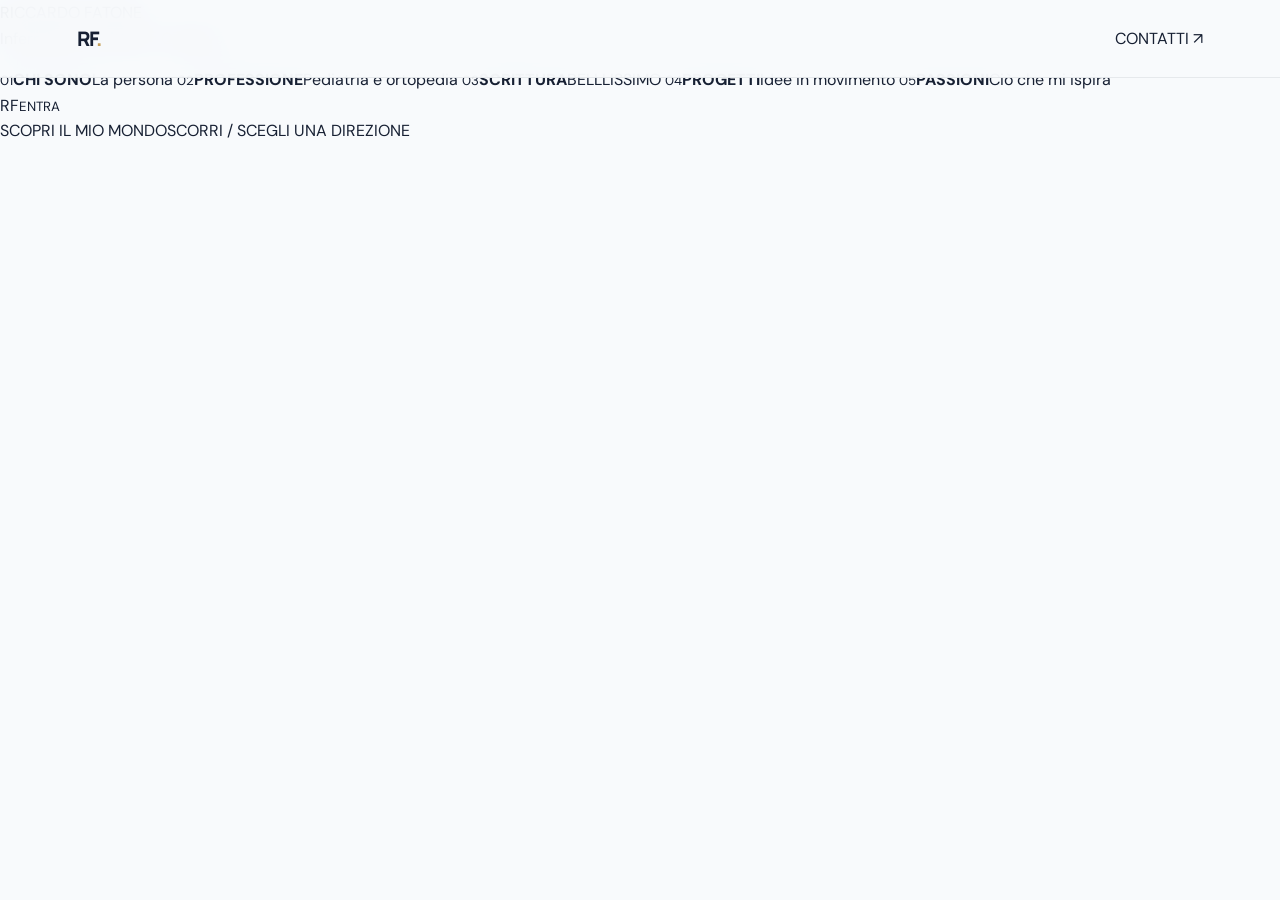
==== commit 98a6c7de: "Redesign homepage as interactive satellite hub" ====
--- a/index.html
+++ b/index.html
@@ -4,30 +4,29 @@
   <meta charset="utf-8">
   <meta name="viewport" content="width=device-width, initial-scale=1">
   <meta name="description" content="Riccardo Fatone — infermiere, scrittore e creativo.">
-  <title>Riccardo Fatone — Infermiere · Scrittore · Creativo</title>
+  <title>Riccardo Fatone — Home</title>
   <link rel="stylesheet" href="style.css">
 </head>
-<body>
-  <header class="site-header">
-    <a class="brand" href="#home" aria-label="Riccardo Fatone home">RF<span>.</span></a>
-    <button class="menu-toggle" aria-label="Apri menu" aria-expanded="false">☰</button>
-    <nav class="nav" aria-label="Navigazione principale">
-      <a href="#chi-sono">Chi sono</a><a href="#professione">Professione</a><a href="#scrittura">Scrittura</a><a href="#progetti">Progetti</a><a href="#passioni">Passioni</a><a href="#contatti">Contatti</a>
-    </nav>
+<body class="home-page">
+  <header class="site-header home-header">
+    <a class="brand" href="index.html" aria-label="Riccardo Fatone home">RF<span>.</span></a>
+    <a class="home-contact" href="contatti.html">CONTATTI ↗</a>
   </header>
-  <main>
-    <section id="home" class="hero">
-      <div class="hero-copy reveal"><p class="eyebrow">RICCARDO FATONE</p><h1>Cura, parole<br><em>e nuove idee.</em></h1><p class="lead">Infermiere. Scrittore. Creativo. Un luogo personale dove raccontare ciò che faccio, ciò che scrivo e ciò che ancora devo inventare.</p><div class="actions"><a class="button button-primary" href="#chi-sono">Scopri chi sono</a><a class="button button-ghost" href="#progetti">Esplora i progetti</a></div></div>
-      <div class="hero-mark reveal" aria-hidden="true"><div class="circle"><span>RF</span></div><div class="orbit orbit-one"></div><div class="orbit orbit-two"></div></div>
-    </section>
-    <section id="chi-sono" class="section split"><div class="section-label">01 / CHI SONO</div><div class="section-content reveal"><p class="kicker">Una persona, più direzioni.</p><h2>Mi piace prendermi cura delle persone, raccontare storie e trasformare le idee in progetti.</h2><p>La mia quotidianità vive tra la professione infermieristica, la scrittura e la voglia di costruire qualcosa di personale. Questo sito nasce per riunire queste parti in un unico spazio.</p><div class="facts"><div><strong>01</strong><span>Cura e professione</span></div><div><strong>02</strong><span>Scrittura e narrativa</span></div><div><strong>03</strong><span>Creatività e progetti</span></div></div></div></section>
-    <section id="professione" class="section dark-section"><div class="section-label">02 / PROFESSIONE</div><div class="section-content reveal"><p class="kicker">Infermiere · Pediatria e ortopedia</p><h2>Prendersi cura di un bambino richiede competenza, ascolto e fiducia.</h2><p>Lavorare in ambito pediatrico e ortopedico significa unire preparazione clinica, precisione e attenzione alla persona. Un approccio professionale che tiene insieme il bambino, la famiglia e la dimensione umana della cura.</p><div class="quote">“Prima della procedura viene il bambino. Prima della paura, la fiducia.”</div></div></section>
-    <section id="scrittura" class="section writing-section"><div class="section-label">03 / SCRITTURA</div><div class="book-card reveal"><div class="book-number">01</div><div><p class="kicker">Romanzo</p><h2>BELLLISSIMO</h2><p>Una storia di identità, crescita, sentimenti e coraggio. Un romanzo che nasce dalla necessità di raccontare ciò che spesso rimane in silenzio.</p><span class="tag">Romanzo · Coming of age · LGBTQ+</span></div><a class="arrow-link" href="#contatti" aria-label="Scopri di più su BELLLISSIMO">↗</a></div></section>
-    <section id="progetti" class="section"><div class="section-label">04 / PROGETTI</div><div class="section-content reveal"><p class="kicker">Idee che diventano realtà</p><h2>Non mi piace lasciare le idee nel cassetto.</h2><div class="project-grid"><article class="project-card featured"><span>01</span><h3>Oltre il Dubbio</h3><p>Informazione, riflessione e approfondimento in uno spazio indipendente dedicato alle persone e alle loro domande.</p><a href="https://oltreildubbio.it" target="_blank" rel="noopener">Visita il progetto ↗</a></article><article class="project-card"><span>02</span><h3>Filo&amp;Mare</h3><p>Un progetto creativo legato all'handmade, al crochet e alla voglia di trasformare una passione in qualcosa di concreto.</p><a href="#contatti">In arrivo ↗</a></article><article class="project-card"><span>03</span><h3>Formazione</h3><p>Materiali e idee per la formazione professionale, con particolare attenzione alla pediatria e alla cura della persona.</p><a href="#contatti">Scopri di più ↗</a></article></div></div></section>
-    <section id="passioni" class="section passions"><div class="section-label">05 / PASSIONI</div><div class="section-content reveal"><p class="kicker">Fuori dal lavoro</p><h2>Musica, concerti, cani, buon cibo e tutto ciò che accende una nuova idea.</h2><div class="word-cloud" aria-label="Passioni">MUSICA <i>·</i> CONCERTI <i>·</i> CREATIVITÀ <i>·</i> LIBRI <i>·</i> VIAGGI <i>·</i> CANI <i>·</i> FOOD <i>·</i> IDEE</div></div></section>
-    <section id="contatti" class="contact-section"><p class="eyebrow">06 / CONTATTI</p><h2>Hai un'idea?<br><em>Parliamone.</em></h2><p>Questo spazio crescerà insieme ai miei progetti. Per collaborazioni, scrittura o semplicemente per metterti in contatto con me:</p><a class="contact-link" href="mailto:riccardo.fatone@gmail.com">Scrivimi ↗</a></section>
+  <main class="home-hub">
+    <div class="hub-intro"><span>RICCARDO FATONE</span><p>Infermiere · Scrittore · Creativo</p></div>
+    <div class="hub-stage" aria-label="Navigazione principale">
+      <a class="satellite satellite-top" href="chi-sono.html"><small>01</small><strong>CHI SONO</strong><span>La persona</span></a>
+      <a class="satellite satellite-right" href="professione.html"><small>02</small><strong>PROFESSIONE</strong><span>Pediatria e ortopedia</span></a>
+      <a class="satellite satellite-bottom-right" href="scrittura.html"><small>03</small><strong>SCRITTURA</strong><span>BELLLISSIMO</span></a>
+      <a class="satellite satellite-bottom-left" href="progetti.html"><small>04</small><strong>PROGETTI</strong><span>Idee in movimento</span></a>
+      <a class="satellite satellite-left" href="passioni.html"><small>05</small><strong>PASSIONI</strong><span>Ciò che mi ispira</span></a>
+      <div class="hub-orbit orbit-main"></div>
+      <div class="hub-orbit orbit-inner"></div>
+      <div class="hub-dot dot-one"></div><div class="hub-dot dot-two"></div><div class="hub-dot dot-three"></div>
+      <a class="hub-core" href="chi-sono.html" aria-label="Entra nel mondo di Riccardo Fatone"><span>RF</span><small>ENTRA</small></a>
+    </div>
+    <div class="hub-footer"><span>SCOPRI IL MIO MONDO</span><span>SCORRI / SCEGLI UNA DIREZIONE</span></div>
   </main>
-  <footer><div><strong>RICCARDO FATONE</strong><span>Infermiere · Scrittore · Creativo</span></div><div>© <span id="year"></span> Riccardo Fatone</div></footer>
   <script src="script.js"></script>
 </body>
 </html>
--- a/style.css
+++ b/style.css
@@ -1,2 +1,2 @@
 @import url('https://fonts.googleapis.com/css2?family=DM+Sans:wght@400;500;600;700&family=Manrope:wght@400;500;600;700;800&family=Source+Serif+4:ital,wght@0,500;0,600;1,500;1,600&display=swap');
-:root{--bg:#f8fafc;--ink:#172033;--muted:#5f6b7a;--line:#dce3ea;--accent:#0b84a5;--accent-dark:#08627b;--dark:#102a43;--light:#f8fbfd;--soft:#eaf6f9;--blue:#2d9cdb;--mint:#43b99c}*{box-sizing:border-box}html{scroll-behavior:smooth}body{margin:0;background:var(--bg);color:var(--ink);font-family:'DM Sans',sans-serif;line-height:1.6}a{color:inherit;text-decoration:none}.site-header{position:fixed;z-index:10;top:0;left:0;right:0;height:78px;padding:0 6vw;display:flex;align-items:center;justify-content:space-between;background:rgba(248,250,252,.94);backdrop-filter:blur(16px);border-bottom:1px solid rgba(23,32,51,.08)}.brand{font-family:'Manrope',sans-serif;font-size:1.25rem;font-weight:800;letter-spacing:-.06em}.brand span{color:var(--accent)}.nav{display:flex;gap:30px;font-size:.75rem;text-transform:uppercase;letter-spacing:.12em}.nav a{opacity:.68;transition:.25s}.nav a:hover{opacity:1;color:var(--accent)}.menu-toggle{display:none;background:none;border:0;font-size:1.5rem}.hero{min-height:100vh;padding:150px 9vw 90px;display:grid;grid-template-columns:1.15fr .85fr;align-items:center;gap:5vw;background:radial-gradient(circle at 85% 25%,rgba(45,156,219,.13),transparent 30%),linear-gradient(135deg,#f8fafc 0%,#eef8fb 100%)}.eyebrow,.section-label{font-size:.7rem;letter-spacing:.2em;font-weight:700}.eyebrow{color:var(--accent)}h1,h2,h3,p{margin-top:0}h1{font-family:'Manrope',sans-serif;font-size:clamp(4rem,9vw,8.8rem);line-height:.88;letter-spacing:-.08em;margin:24px 0 38px;font-weight:700}h1 em{font-family:'Source Serif 4',serif;font-weight:500;color:var(--accent)}h2 em{font-family:'Source Serif 4',serif}.lead{max-width:620px;font-size:1.08rem;color:var(--muted)}.actions{display:flex;gap:14px;margin-top:38px;flex-wrap:wrap}.button{padding:14px 22px;border:1px solid var(--ink);font-size:.75rem;text-transform:uppercase;letter-spacing:.1em;transition:.25s}.button-primary{background:var(--ink);color:white}.button-primary:hover{background:var(--accent);border-color:var(--accent);transform:translateY(-2px)}.button-ghost:hover{background:white;border-color:var(--accent);color:var(--accent)}.hero-mark{height:500px;display:grid;place-items:center;position:relative}.circle{width:min(31vw,390px);height:min(31vw,390px);min-width:250px;min-height:250px;border-radius:50%;background:linear-gradient(145deg,var(--accent),var(--blue));color:white;display:grid;place-items:center;font-family:'Manrope',sans-serif;font-size:clamp(4rem,10vw,9rem);font-weight:800;letter-spacing:-.12em;box-shadow:0 30px 70px rgba(11,132,165,.2)}.circle span{transform:translateX(-.04em)}.orbit{position:absolute;border:1px solid rgba(11,132,165,.55);border-radius:50%;animation:spin 18s linear infinite}.orbit-one{width:76%;height:34%;transform:rotate(-28deg)}.orbit-two{width:84%;height:48%;transform:rotate(55deg);animation-duration:25s;animation-direction:reverse;border-color:rgba(67,185,156,.65)}@keyframes spin{to{transform:rotate(360deg)}}.section{padding:125px 9vw;display:grid;grid-template-columns:180px 1fr;gap:6vw;border-top:1px solid var(--line)}.section-label{color:#788493;padding-top:8px}.section-content{max-width:1000px}.section-content>p:not(.kicker){color:var(--muted);max-width:700px;font-size:1.05rem}.kicker{color:var(--accent);text-transform:uppercase;letter-spacing:.14em;font-size:.7rem;font-weight:700}.facts{display:grid;grid-template-columns:repeat(3,1fr);gap:20px;margin-top:60px}.facts div{border-top:2px solid var(--accent);padding-top:18px}.facts strong{display:block;font-size:2rem;font-weight:600}.facts span{font-size:.8rem;color:var(--muted)}.dark-section{background:var(--dark);color:var(--light);border-color:#24445e;position:relative;overflow:hidden}.dark-section:after{content:'';position:absolute;width:340px;height:340px;border:1px solid rgba(67,185,156,.35);border-radius:50%;right:-120px;top:-90px;box-shadow:0 0 0 35px rgba(67,185,156,.06),0 0 0 70px rgba(67,185,156,.04)}.dark-section .section-label{color:#9fb5c7}.dark-section .kicker{color:#61c8e4}.dark-section .section-content>p:not(.kicker){color:#d4e1e9}.quote{margin-top:55px;border-left:3px solid #61c8e4;padding:5px 0 5px 24px;font-family:'Source Serif 4',serif;font-size:clamp(1.5rem,3vw,2.5rem);max-width:760px}.writing-section{background:#f2f6f8}.book-card{grid-column:2;max-width:1000px;border:1px solid #ccd9e1;padding:50px;display:grid;grid-template-columns:70px 1fr 40px;gap:30px;background:white;box-shadow:0 18px 45px rgba(16,42,67,.07)}.book-number{font-family:'Manrope',sans-serif;font-size:1.4rem;color:var(--accent);font-weight:700}.book-card h2{font-family:'Source Serif 4',serif;font-size:clamp(3.5rem,7vw,7rem);line-height:.9;margin:10px 0 25px;font-weight:600;letter-spacing:-.05em;color:var(--ink)}.book-card p:not(.kicker){max-width:650px;color:var(--muted)}.tag{display:inline-block;margin-top:25px;border:1px solid #c6d5dd;padding:8px 12px;font-size:.68em;letter-spacing:.1em;text-transform:uppercase;border-radius:2px;background:#f8fafb}.arrow-link{font-size:1.7rem;color:var(--accent);transition:.25s}.arrow-link:hover{transform:translate(4px,-4px)}.project-grid{display:grid;grid-template-columns:repeat(3,1fr);gap:16px;margin-top:55px}.project-card{border:1px solid var(--line);padding:28px;min-height:300px;display:flex;flex-direction:column;transition:.3s;background:white}.project-card:hover{transform:translateY(-6px);border-color:var(--accent);box-shadow:0 15px 30px rgba(16,42,67,.08)}.project-card>span{color:var(--accent);font-size:.75rem}.project-card h3{font-size:1.6rem;font-weight:600;letter-spacing:-.04em;margin:35px 0 14px}.project-card p{font-size:.9rem;color:var(--muted)}.project-card a{margin-top:auto;font-size:.72rem;text-transform:uppercase;letter-spacing:.1em;color:var(--accent)}.featured{background:var(--ink);color:white;border-color:var(--ink)}.featured p{color:#ccd7df}.passions{background:#edf7f5}.word-cloud{margin-top:55px;font-size:clamp(1.2rem,3vw,2.8rem);line-height:1.8;letter-spacing:.04em}.word-cloud i{font-style:normal;color:var(--accent)}.contact-section{padding:150px 9vw;background:var(--accent);color:white}.contact-section .eyebrow{color:white;opacity:.8}.contact-section h2{font-size:clamp(4rem,9vw,9rem);margin:25px 0}.contact-section p{max-width:560px;opacity:.9}.contact-link{display:inline-block;margin-top:30px;border-bottom:1px solid white;padding-bottom:8px;font-size:1.1rem}footer{padding:35px 6vw;display:flex;justify-content:space-between;gap:20px;font-size:.72rem;letter-spacing:.05em;background:#0d1b2a;color:#eee}footer div{display:flex;gap:18px;flex-wrap:wrap}footer span{color:#9eabb6}.reveal{opacity:0;transform:translateY(24px);transition:opacity .8s ease,transform .8s ease}.reveal.visible{opacity:1;transform:none}@media(max-width:800px){.site-header{height:68px;padding:0 6vw}.menu-toggle{display:block}.nav{display:none;position:absolute;top:68px;left:0;right:0;background:var(--bg);padding:25px 6vw;flex-direction:column;gap:18px;border-bottom:1px solid var(--line)}.nav.open{display:flex}.hero{grid-template-columns:1fr;padding:120px 7vw 80px}.hero-mark{height:330px;order:-1}.circle{width:250px;height:250px}.section{grid-template-columns:1fr;padding:85px 7vw;gap:30px}.section-label{padding:0}.facts,.project-grid{grid-template-columns:1fr}.book-card{grid-column:auto;grid-template-columns:1fr;padding:30px}.book-number,.arrow-link{display:none}.contact-section{padding:100px 7vw}footer{flex-direction:column}h1{font-size:clamp(3.5rem,17vw,6rem)}}+:root{--bg:#f8fafc;--ink:#172033;--muted:#5f6b7a;--line:#dce3ea;--accent:#0b84a5;--accent-dark:#08627b;--dark:#102a43;--light:#f8fbfd;--soft:#eaf6f9;--blue:#2d9cdb;--mint:#43b99c;--gold:#c6a15b;--gold-dark:#9b7837;--gold-soft:#f5efe2}*{box-sizing:border-box}html{scroll-behavior:smooth}body{margin:0;background:var(--bg);color:var(--ink);font-family:'DM Sans',sans-serif;line-height:1.6}a{color:inherit;text-decoration:none}.site-header{position:fixed;z-index:10;top:0;left:0;right:0;height:78px;padding:0 6vw;display:flex;align-items:center;justify-content:space-between;background:rgba(248,250,252,.94);backdrop-filter:blur(16px);border-bottom:1px solid rgba(23,32,51,.08)}.brand{font-family:'Manrope',sans-serif;font-size:1.25rem;font-weight:800;letter-spacing:-.06em}.brand span{color:var(--gold)}.nav{display:flex;gap:30px;font-size:.75rem;text-transform:uppercase;letter-spacing:.12em}.nav a{opacity:.68;transition:.25s}.nav a:hover{opacity:1;color:var(--gold-dark)}.menu-toggle{display:none;background:none;border:0;font-size:1.5rem}.hero{min-height:100vh;padding:150px 9vw 90px;display:grid;grid-template-columns:1.15fr .85fr;align-items:center;gap:5vw;background:radial-gradient(circle at 85% 25%,rgba(45,156,219,.13),transparent 30%),linear-gradient(135deg,#f8fafc 0%,#eef8fb 100%)}.eyebrow,.section-label{font-size:.7rem;letter-spacing:.2em;font-weight:700}.eyebrow{color:var(--gold-dark)}h1,h2,h3,p{margin-top:0}h1{font-family:'Manrope',sans-serif;font-size:clamp(4rem,9vw,8.8rem);line-height:.88;letter-spacing:-.08em;margin:24px 0 38px;font-weight:700}h1 em{font-family:'Source Serif 4',serif;font-weight:500;color:var(--accent)}h2 em{font-family:'Source Serif 4',serif}.lead{max-width:620px;font-size:1.08rem;color:var(--muted)}.actions{display:flex;gap:14px;margin-top:38px;flex-wrap:wrap}.button{padding:14px 22px;border:1px solid var(--ink);font-size:.75rem;text-transform:uppercase;letter-spacing:.1em;transition:.25s}.button-primary{background:var(--ink);color:white}.button-primary:hover{background:var(--accent);border-color:var(--accent);transform:translateY(-2px)}.button-ghost:hover{background:white;border-color:var(--gold);color:var(--gold-dark)}.hero-mark{height:500px;display:grid;place-items:center;position:relative}.circle{width:min(31vw,390px);height:min(31vw,390px);min-width:250px;min-height:250px;border-radius:50%;background:linear-gradient(145deg,var(--accent),var(--blue));color:white;display:grid;place-items:center;font-family:'Manrope',sans-serif;font-size:clamp(4rem,10vw,9rem);font-weight:800;letter-spacing:-.12em;box-shadow:0 30px 70px rgba(11,132,165,.2),0 0 0 1px rgba(198,161,91,.35)}.circle span{transform:translateX(-.04em)}.orbit{position:absolute;border:1px solid rgba(198,161,91,.7);border-radius:50%;animation:spin 18s linear infinite}.orbit-one{width:76%;height:34%;transform:rotate(-28deg)}.orbit-two{width:84%;height:48%;transform:rotate(55deg);animation-duration:25s;animation-direction:reverse;border-color:rgba(67,185,156,.65)}@keyframes spin{to{transform:rotate(360deg)}}.section{padding:125px 9vw;display:grid;grid-template-columns:180px 1fr;gap:6vw;border-top:1px solid var(--line)}.section-label{color:#788493;padding-top:8px}.section-content{max-width:1000px}.section-content>p:not(.kicker){color:var(--muted);max-width:700px;font-size:1.05rem}.kicker{color:var(--accent);text-transform:uppercase;letter-spacing:.14em;font-size:.7rem;font-weight:700}.facts{display:grid;grid-template-columns:repeat(3,1fr);gap:20px;margin-top:60px}.facts div{border-top:2px solid var(--gold);padding-top:18px}.facts strong{display:block;font-size:2rem;font-weight:600}.facts span{font-size:.8rem;color:var(--muted)}.dark-section{background:var(--dark);color:var(--light);border-color:#24445e;position:relative;overflow:hidden}.dark-section:after{content:'';position:absolute;width:340px;height:340px;border:1px solid rgba(198,161,91,.4);border-radius:50%;right:-120px;top:-90px;box-shadow:0 0 0 35px rgba(198,161,91,.06),0 0 0 70px rgba(67,185,156,.04)}.dark-section .section-label{color:#9fb5c7}.dark-section .kicker{color:#61c8e4}.dark-section .section-content>p:not(.kicker){color:#d4e1e9}.quote{margin-top:55px;border-left:3px solid var(--gold);padding:5px 0 5px 24px;font-family:'Source Serif 4',serif;font-size:clamp(1.5rem,3vw,2.5rem);max-width:760px}.writing-section{background:#f2f6f8}.book-card{grid-column:2;max-width:1000px;border:1px solid #ccd9e1;padding:50px;display:grid;grid-template-columns:70px 1fr 40px;gap:30px;background:white;box-shadow:0 18px 45px rgba(16,42,67,.07)}.book-number{font-family:'Manrope',sans-serif;font-size:1.4rem;color:var(--gold-dark);font-weight:700}.book-card h2{font-family:'Source Serif 4',serif;font-size:clamp(3.5rem,7vw,7rem);line-height:.9;margin:10px 0 25px;font-weight:600;letter-spacing:-.05em;color:var(--ink)}.book-card p:not(.kicker){max-width:650px;color:var(--muted)}.tag{display:inline-block;margin-top:25px;border:1px solid #c6d5dd;padding:8px 12px;font-size:.68em;letter-spacing:.1em;text-transform:uppercase;border-radius:2px;background:#f8fafb}.arrow-link{font-size:1.7rem;color:var(--gold-dark);transition:.25s}.arrow-link:hover{transform:translate(4px,-4px)}.project-grid{display:grid;grid-template-columns:repeat(3,1fr);gap:16px;margin-top:55px}.project-card{border:1px solid var(--line);padding:28px;min-height:300px;display:flex;flex-direction:column;transition:.3s;background:white}.project-card:hover{transform:translateY(-6px);border-color:var(--gold);box-shadow:0 15px 30px rgba(16,42,67,.08)}.project-card>span{color:var(--accent);font-size:.75rem}.project-card h3{font-size:1.6rem;font-weight:600;letter-spacing:-.04em;margin:35px 0 14px}.project-card p{font-size:.9rem;color:var(--muted)}.project-card a{margin-top:auto;font-size:.72rem;text-transform:uppercase;letter-spacing:.1em;color:var(--gold-dark)}.featured{background:var(--ink);color:white;border-color:var(--ink)}.featured p{color:#ccd7df}.passions{background:#edf7f5}.word-cloud{margin-top:55px;font-size:clamp(1.2rem,3vw,2.8rem);line-height:1.8;letter-spacing:.04em}.word-cloud i{font-style:normal;color:var(--accent)}.contact-section{padding:150px 9vw;background:var(--accent);color:white}.contact-section .eyebrow{color:white;opacity:.8}.contact-section h2{font-size:clamp(4rem,9vw,9rem);margin:25px 0}.contact-section p{max-width:560px;opacity:.9}.contact-link{display:inline-block;margin-top:30px;border-bottom:1px solid rgba(255,255,255,.8);padding-bottom:8px;font-size:1.1rem}footer{padding:35px 6vw;display:flex;justify-content:space-between;gap:20px;font-size:.72rem;letter-spacing:.05em;background:#0d1b2a;color:#eee}footer div{display:flex;gap:18px;flex-wrap:wrap}footer span{color:#9eabb6}.reveal{opacity:0;transform:translateY(24px);transition:opacity .8s ease,transform .8s ease}.reveal.visible{opacity:1;transform:none}@media(max-width:800px){.site-header{height:68px;padding:0 6vw}.menu-toggle{display:block}.nav{display:none;position:absolute;top:68px;left:0;right:0;background:var(--bg);padding:25px 6vw;flex-direction:column;gap:18px;border-bottom:1px solid var(--line)}.nav.open{display:flex}.hero{grid-template-columns:1fr;padding:120px 7vw 80px}.hero-mark{height:330px;order:-1}.circle{width:250px;height:250px}.section{grid-template-columns:1fr;padding:85px 7vw;gap:30px}.section-label{padding:0}.facts,.project-grid{grid-template-columns:1fr}.book-card{grid-column:auto;grid-template-columns:1fr;padding:30px}.book-number,.arrow-link{display:none}.contact-section{padding:100px 7vw}footer{flex-direction:column}h1{font-size:clamp(3.5rem,17vw,6rem)}}
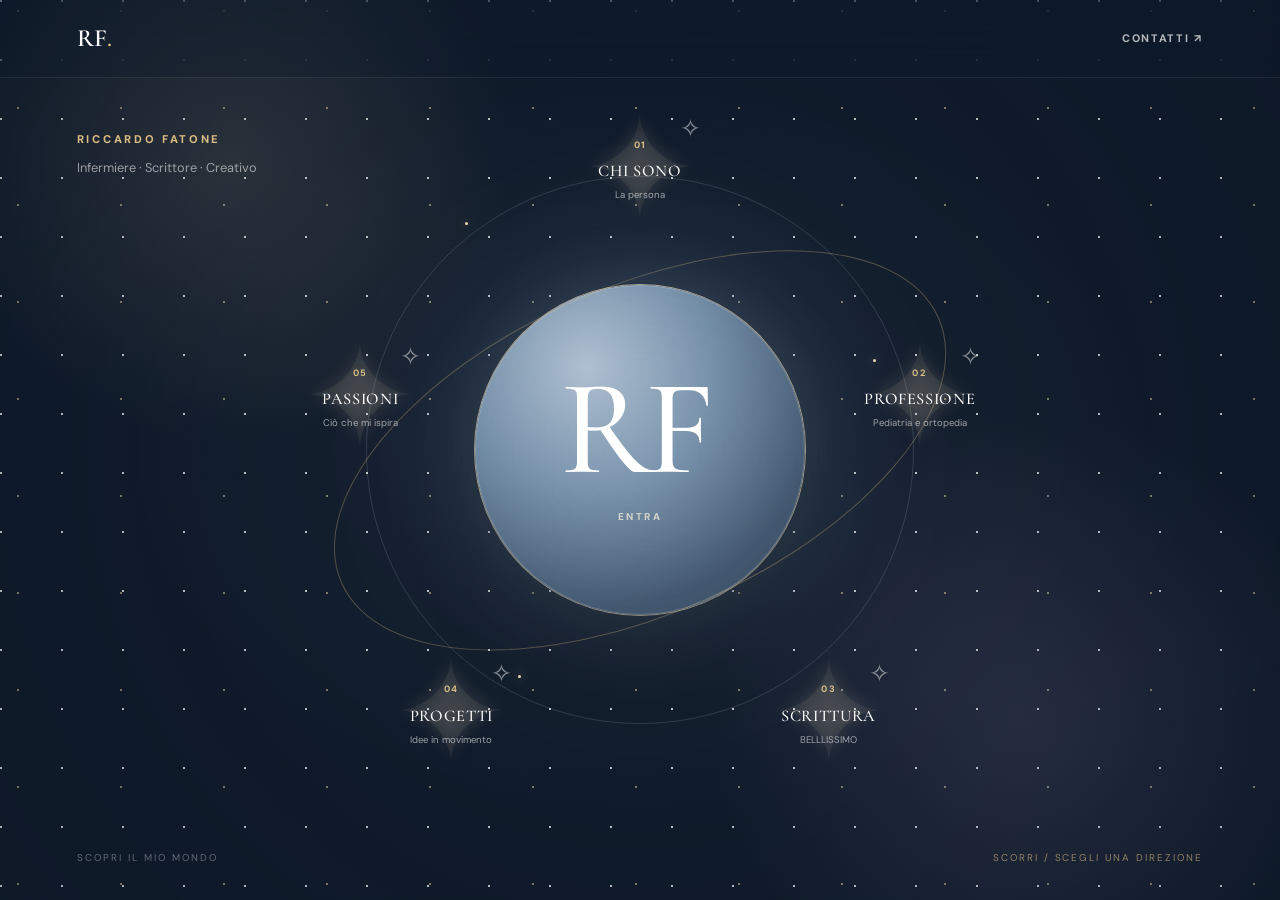
==== commit 3318cb45: "Refine home with softer celestial style" ====
--- a/index.html
+++ b/index.html
@@ -6,6 +6,7 @@
   <meta name="description" content="Riccardo Fatone — infermiere, scrittore e creativo.">
   <title>Riccardo Fatone — Home</title>
   <link rel="stylesheet" href="style.css">
+  <link rel="stylesheet" href="soft.css">
 </head>
 <body class="home-page">
   <header class="site-header home-header">
--- a/style.css
+++ b/style.css
@@ -1,2 +1,5 @@
-@import url('https://fonts.googleapis.com/css2?family=DM+Sans:wght@400;500;600;700&family=Manrope:wght@400;500;600;700;800&family=Source+Serif+4:ital,wght@0,500;0,600;1,500;1,600&display=swap');
-:root{--bg:#f8fafc;--ink:#172033;--muted:#5f6b7a;--line:#dce3ea;--accent:#0b84a5;--accent-dark:#08627b;--dark:#102a43;--light:#f8fbfd;--soft:#eaf6f9;--blue:#2d9cdb;--mint:#43b99c;--gold:#c6a15b;--gold-dark:#9b7837;--gold-soft:#f5efe2}*{box-sizing:border-box}html{scroll-behavior:smooth}body{margin:0;background:var(--bg);color:var(--ink);font-family:'DM Sans',sans-serif;line-height:1.6}a{color:inherit;text-decoration:none}.site-header{position:fixed;z-index:10;top:0;left:0;right:0;height:78px;padding:0 6vw;display:flex;align-items:center;justify-content:space-between;background:rgba(248,250,252,.94);backdrop-filter:blur(16px);border-bottom:1px solid rgba(23,32,51,.08)}.brand{font-family:'Manrope',sans-serif;font-size:1.25rem;font-weight:800;letter-spacing:-.06em}.brand span{color:var(--gold)}.nav{display:flex;gap:30px;font-size:.75rem;text-transform:uppercase;letter-spacing:.12em}.nav a{opacity:.68;transition:.25s}.nav a:hover{opacity:1;color:var(--gold-dark)}.menu-toggle{display:none;background:none;border:0;font-size:1.5rem}.hero{min-height:100vh;padding:150px 9vw 90px;display:grid;grid-template-columns:1.15fr .85fr;align-items:center;gap:5vw;background:radial-gradient(circle at 85% 25%,rgba(45,156,219,.13),transparent 30%),linear-gradient(135deg,#f8fafc 0%,#eef8fb 100%)}.eyebrow,.section-label{font-size:.7rem;letter-spacing:.2em;font-weight:700}.eyebrow{color:var(--gold-dark)}h1,h2,h3,p{margin-top:0}h1{font-family:'Manrope',sans-serif;font-size:clamp(4rem,9vw,8.8rem);line-height:.88;letter-spacing:-.08em;margin:24px 0 38px;font-weight:700}h1 em{font-family:'Source Serif 4',serif;font-weight:500;color:var(--accent)}h2 em{font-family:'Source Serif 4',serif}.lead{max-width:620px;font-size:1.08rem;color:var(--muted)}.actions{display:flex;gap:14px;margin-top:38px;flex-wrap:wrap}.button{padding:14px 22px;border:1px solid var(--ink);font-size:.75rem;text-transform:uppercase;letter-spacing:.1em;transition:.25s}.button-primary{background:var(--ink);color:white}.button-primary:hover{background:var(--accent);border-color:var(--accent);transform:translateY(-2px)}.button-ghost:hover{background:white;border-color:var(--gold);color:var(--gold-dark)}.hero-mark{height:500px;display:grid;place-items:center;position:relative}.circle{width:min(31vw,390px);height:min(31vw,390px);min-width:250px;min-height:250px;border-radius:50%;background:linear-gradient(145deg,var(--accent),var(--blue));color:white;display:grid;place-items:center;font-family:'Manrope',sans-serif;font-size:clamp(4rem,10vw,9rem);font-weight:800;letter-spacing:-.12em;box-shadow:0 30px 70px rgba(11,132,165,.2),0 0 0 1px rgba(198,161,91,.35)}.circle span{transform:translateX(-.04em)}.orbit{position:absolute;border:1px solid rgba(198,161,91,.7);border-radius:50%;animation:spin 18s linear infinite}.orbit-one{width:76%;height:34%;transform:rotate(-28deg)}.orbit-two{width:84%;height:48%;transform:rotate(55deg);animation-duration:25s;animation-direction:reverse;border-color:rgba(67,185,156,.65)}@keyframes spin{to{transform:rotate(360deg)}}.section{padding:125px 9vw;display:grid;grid-template-columns:180px 1fr;gap:6vw;border-top:1px solid var(--line)}.section-label{color:#788493;padding-top:8px}.section-content{max-width:1000px}.section-content>p:not(.kicker){color:var(--muted);max-width:700px;font-size:1.05rem}.kicker{color:var(--accent);text-transform:uppercase;letter-spacing:.14em;font-size:.7rem;font-weight:700}.facts{display:grid;grid-template-columns:repeat(3,1fr);gap:20px;margin-top:60px}.facts div{border-top:2px solid var(--gold);padding-top:18px}.facts strong{display:block;font-size:2rem;font-weight:600}.facts span{font-size:.8rem;color:var(--muted)}.dark-section{background:var(--dark);color:var(--light);border-color:#24445e;position:relative;overflow:hidden}.dark-section:after{content:'';position:absolute;width:340px;height:340px;border:1px solid rgba(198,161,91,.4);border-radius:50%;right:-120px;top:-90px;box-shadow:0 0 0 35px rgba(198,161,91,.06),0 0 0 70px rgba(67,185,156,.04)}.dark-section .section-label{color:#9fb5c7}.dark-section .kicker{color:#61c8e4}.dark-section .section-content>p:not(.kicker){color:#d4e1e9}.quote{margin-top:55px;border-left:3px solid var(--gold);padding:5px 0 5px 24px;font-family:'Source Serif 4',serif;font-size:clamp(1.5rem,3vw,2.5rem);max-width:760px}.writing-section{background:#f2f6f8}.book-card{grid-column:2;max-width:1000px;border:1px solid #ccd9e1;padding:50px;display:grid;grid-template-columns:70px 1fr 40px;gap:30px;background:white;box-shadow:0 18px 45px rgba(16,42,67,.07)}.book-number{font-family:'Manrope',sans-serif;font-size:1.4rem;color:var(--gold-dark);font-weight:700}.book-card h2{font-family:'Source Serif 4',serif;font-size:clamp(3.5rem,7vw,7rem);line-height:.9;margin:10px 0 25px;font-weight:600;letter-spacing:-.05em;color:var(--ink)}.book-card p:not(.kicker){max-width:650px;color:var(--muted)}.tag{display:inline-block;margin-top:25px;border:1px solid #c6d5dd;padding:8px 12px;font-size:.68em;letter-spacing:.1em;text-transform:uppercase;border-radius:2px;background:#f8fafb}.arrow-link{font-size:1.7rem;color:var(--gold-dark);transition:.25s}.arrow-link:hover{transform:translate(4px,-4px)}.project-grid{display:grid;grid-template-columns:repeat(3,1fr);gap:16px;margin-top:55px}.project-card{border:1px solid var(--line);padding:28px;min-height:300px;display:flex;flex-direction:column;transition:.3s;background:white}.project-card:hover{transform:translateY(-6px);border-color:var(--gold);box-shadow:0 15px 30px rgba(16,42,67,.08)}.project-card>span{color:var(--accent);font-size:.75rem}.project-card h3{font-size:1.6rem;font-weight:600;letter-spacing:-.04em;margin:35px 0 14px}.project-card p{font-size:.9rem;color:var(--muted)}.project-card a{margin-top:auto;font-size:.72rem;text-transform:uppercase;letter-spacing:.1em;color:var(--gold-dark)}.featured{background:var(--ink);color:white;border-color:var(--ink)}.featured p{color:#ccd7df}.passions{background:#edf7f5}.word-cloud{margin-top:55px;font-size:clamp(1.2rem,3vw,2.8rem);line-height:1.8;letter-spacing:.04em}.word-cloud i{font-style:normal;color:var(--accent)}.contact-section{padding:150px 9vw;background:var(--accent);color:white}.contact-section .eyebrow{color:white;opacity:.8}.contact-section h2{font-size:clamp(4rem,9vw,9rem);margin:25px 0}.contact-section p{max-width:560px;opacity:.9}.contact-link{display:inline-block;margin-top:30px;border-bottom:1px solid rgba(255,255,255,.8);padding-bottom:8px;font-size:1.1rem}footer{padding:35px 6vw;display:flex;justify-content:space-between;gap:20px;font-size:.72rem;letter-spacing:.05em;background:#0d1b2a;color:#eee}footer div{display:flex;gap:18px;flex-wrap:wrap}footer span{color:#9eabb6}.reveal{opacity:0;transform:translateY(24px);transition:opacity .8s ease,transform .8s ease}.reveal.visible{opacity:1;transform:none}@media(max-width:800px){.site-header{height:68px;padding:0 6vw}.menu-toggle{display:block}.nav{display:none;position:absolute;top:68px;left:0;right:0;background:var(--bg);padding:25px 6vw;flex-direction:column;gap:18px;border-bottom:1px solid var(--line)}.nav.open{display:flex}.hero{grid-template-columns:1fr;padding:120px 7vw 80px}.hero-mark{height:330px;order:-1}.circle{width:250px;height:250px}.section{grid-template-columns:1fr;padding:85px 7vw;gap:30px}.section-label{padding:0}.facts,.project-grid{grid-template-columns:1fr}.book-card{grid-column:auto;grid-template-columns:1fr;padding:30px}.book-number,.arrow-link{display:none}.contact-section{padding:100px 7vw}footer{flex-direction:column}h1{font-size:clamp(3.5rem,17vw,6rem)}}+@import url('https://fonts.googleapis.com/css2?family=DM+Sans:wght@400;500;600;700&family=Manrope:wght@400;500;600;700;800&family=Cormorant+Garamond:ital,wght@0,500;0,600;0,700;1,500;1,600;1,700&display=swap');
+:root{--bg:#f7f9fb;--ink:#172033;--muted:#5f6b7a;--line:#dce3ea;--accent:#0b84a5;--accent-dark:#08627b;--dark:#102a43;--light:#f8fbfd;--soft:#eaf6f9;--blue:#2d9cdb;--mint:#43b99c;--gold:#c6a15b;--gold-dark:#9b7837;--gold-soft:#f5efe2}*{box-sizing:border-box}html{scroll-behavior:smooth}body{margin:0;background:var(--bg);color:var(--ink);font-family:'DM Sans',sans-serif;line-height:1.6}a{color:inherit;text-decoration:none}.site-header{position:fixed;z-index:10;top:0;left:0;right:0;height:78px;padding:0 6vw;display:flex;align-items:center;justify-content:space-between;background:rgba(247,249,251,.9);backdrop-filter:blur(18px);border-bottom:1px solid rgba(23,32,51,.08)}.brand{font-family:'Manrope',sans-serif;font-size:1.25rem;font-weight:800;letter-spacing:-.06em}.brand span{color:var(--gold)}.nav{display:flex;gap:30px;font-size:.75rem;text-transform:uppercase;letter-spacing:.12em}.nav a{opacity:.68;transition:.25s}.nav a:hover{opacity:1;color:var(--gold-dark)}.menu-toggle{display:none;background:none;border:0;font-size:1.5rem}.hero{min-height:100vh;padding:150px 9vw 90px;display:grid;grid-template-columns:1.15fr .85fr;align-items:center;gap:5vw;background:radial-gradient(circle at 85% 25%,rgba(45,156,219,.13),transparent 30%),linear-gradient(135deg,#f8fafc 0%,#eef8fb 100%)}.eyebrow,.section-label{font-size:.7rem;letter-spacing:.2em;font-weight:700}.eyebrow{color:var(--gold-dark)}h1,h2,h3,p{margin-top:0}h1,h2{font-family:'Cormorant Garamond',serif}h1{font-size:clamp(4.5rem,9vw,8.8rem);line-height:.82;letter-spacing:-.06em;margin:24px 0 38px;font-weight:600}h1 em{font-family:'Cormorant Garamond',serif;font-weight:600;color:var(--accent)}h2 em{font-family:'Cormorant Garamond',serif}.lead{max-width:620px;font-size:1.08rem;color:var(--muted)}.actions{display:flex;gap:14px;margin-top:38px;flex-wrap:wrap}.button{padding:14px 22px;border:1px solid var(--ink);font-size:.75rem;text-transform:uppercase;letter-spacing:.1em;transition:.25s}.button-primary{background:var(--ink);color:white}.button-primary:hover{background:var(--accent);border-color:var(--accent);transform:translateY(-2px)}.button-ghost:hover{background:white;border-color:var(--gold);color:var(--gold-dark)}.hero-mark{height:500px;display:grid;place-items:center;position:relative}.circle{width:min(31vw,390px);height:min(31vw,390px);min-width:250px;min-height:250px;border-radius:50%;background:linear-gradient(145deg,var(--accent),var(--blue));color:white;display:grid;place-items:center;font-family:'Manrope',sans-serif;font-size:clamp(4rem,10vw,9rem);font-weight:800;letter-spacing:-.12em;box-shadow:0 30px 70px rgba(11,132,165,.2),0 0 0 1px rgba(198,161,91,.35)}.circle span{transform:translateX(-.04em)}.orbit{position:absolute;border:1px solid rgba(198,161,91,.7);border-radius:50%;animation:spin 18s linear infinite}.orbit-one{width:76%;height:34%;transform:rotate(-28deg)}.orbit-two{width:84%;height:48%;transform:rotate(55deg);animation-duration:25s;animation-direction:reverse;border-color:rgba(67,185,156,.65)}@keyframes spin{to{transform:rotate(360deg)}}.section{padding:125px 9vw;display:grid;grid-template-columns:180px 1fr;gap:6vw;border-top:1px solid var(--line);background:var(--bg)}.section-label{color:#788493;padding-top:8px}.section-content{max-width:1000px}.section-content>p:not(.kicker){color:var(--muted);max-width:700px;font-size:1.05rem}.section-content h2{font-size:clamp(3rem,6vw,5.5rem);line-height:.95;letter-spacing:-.04em;font-weight:600}.kicker{color:var(--accent);text-transform:uppercase;letter-spacing:.14em;font-size:.7rem;font-weight:700}.facts{display:grid;grid-template-columns:repeat(3,1fr);gap:20px;margin-top:60px}.facts div{border-top:2px solid var(--gold);padding-top:18px}.facts strong{display:block;font-size:2rem;font-weight:600}.facts span{font-size:.8rem;color:var(--muted)}.dark-section{background:var(--dark);color:var(--light);border-color:#24445e;position:relative;overflow:hidden}.dark-section:after{content:'';position:absolute;width:340px;height:340px;border:1px solid rgba(198,161,91,.4);border-radius:50%;right:-120px;top:-90px;box-shadow:0 0 0 35px rgba(198,161,91,.06),0 0 0 70px rgba(67,185,156,.04)}.dark-section .section-label{color:#9fb5c7}.dark-section .kicker{color:#61c8e4}.dark-section .section-content>p:not(.kicker){color:#d4e1e9}.quote{margin-top:55px;border-left:3px solid var(--gold);padding:5px 0 5px 24px;font-family:'Cormorant Garamond',serif;font-style:italic;font-size:clamp(1.7rem,3vw,2.7rem);line-height:1.15;max-width:760px}.writing-section{background:#f2f6f8}.book-card{grid-column:2;max-width:1000px;border:1px solid #ccd9e1;padding:50px;display:grid;grid-template-columns:70px 1fr 40px;gap:30px;background:white;box-shadow:0 18px 45px rgba(16,42,67,.07)}.book-number{font-family:'Manrope',sans-serif;font-size:1.4rem;color:var(--gold-dark);font-weight:700}.book-card h2{font-family:'Cormorant Garamond',serif;font-size:clamp(4rem,7vw,7.5rem);line-height:.78;margin:10px 0 25px;font-weight:600;letter-spacing:-.05em;color:var(--ink)}.book-card p:not(.kicker){max-width:650px;color:var(--muted)}.tag{display:inline-block;margin-top:25px;border:1px solid #c6d5dd;padding:8px 12px;font-size:.68em;letter-spacing:.1em;text-transform:uppercase;border-radius:2px;background:#f8fafb}.arrow-link{font-size:1.7rem;color:var(--gold-dark);transition:.25s}.arrow-link:hover{transform:translate(4px,-4px)}.project-grid{display:grid;grid-template-columns:repeat(3,1fr);gap:16px;margin-top:55px}.project-card{border:1px solid var(--line);padding:28px;min-height:300px;display:flex;flex-direction:column;transition:.3s;background:white}.project-card:hover{transform:translateY(-6px);border-color:var(--gold);box-shadow:0 15px 30px rgba(16,42,67,.08)}.project-card>span{color:var(--accent);font-size:.75rem}.project-card h3{font-family:'Cormorant Garamond',serif;font-size:2rem;font-weight:600;letter-spacing:-.02em;margin:35px 0 14px}.project-card p{font-size:.9rem;color:var(--muted)}.project-card a{margin-top:auto;font-size:.72rem;text-transform:uppercase;letter-spacing:.1em;color:var(--gold-dark)}.featured{background:var(--ink);color:white;border-color:var(--ink)}.featured p{color:#ccd7df}.passions{background:#edf7f5}.word-cloud{margin-top:55px;font-size:clamp(1.2rem,3vw,2.8rem);line-height:1.8;letter-spacing:.04em}.word-cloud i{font-style:normal;color:var(--accent)}.contact-section{padding:150px 9vw;background:var(--accent);color:white}.contact-section .eyebrow{color:white}.contact-section h2{font-size:clamp(4rem,9vw,9rem);margin:25px 0}.contact-section p{max-width:560px;opacity:.9}.contact-link{display:inline-block;margin-top:30px;border-bottom:1px solid rgba(255,255,255,.8);padding-bottom:8px;font-size:1.1rem}footer{padding:35px 6vw;display:flex;justify-content:space-between;gap:20px;font-size:.72rem;letter-spacing:.05em;background:#0d1b2a;color:#eee}footer div{display:flex;gap:18px;flex-wrap:wrap}footer span{color:#9eabb6}.reveal{opacity:0;transform:translateY(24px);transition:opacity .8s ease,transform .8s ease}.reveal.visible{opacity:1;transform:none}
+/* HOME — STARRY NAVIGATION */
+.home-page{min-height:100vh;color:#f5f7fb;background-color:#081321;background-image:radial-gradient(circle at 50% 48%,rgba(24,79,112,.42),transparent 34%),radial-gradient(circle at 18% 20%,rgba(198,161,91,.12),transparent 20%),radial-gradient(circle at 82% 78%,rgba(45,156,219,.12),transparent 22%),radial-gradient(circle at 1px 1px,rgba(255,255,255,.8) 0 1px,transparent 1.5px),radial-gradient(circle at 13px 17px,rgba(255,255,255,.42) 0 1px,transparent 1.4px),radial-gradient(circle at 31px 7px,rgba(198,161,91,.55) 0 1px,transparent 1.4px);background-size:auto,auto,auto,47px 43px,73px 61px,97px 89px;overflow:hidden}.home-page:before,.home-page:after{content:'';position:fixed;inset:0;pointer-events:none}.home-page:before{background:radial-gradient(circle at 50% 50%,transparent 0 35%,rgba(0,0,0,.16) 100%)}.home-page:after{background:linear-gradient(115deg,transparent 20%,rgba(255,255,255,.035) 50%,transparent 80%);mix-blend-mode:screen}.home-page .site-header{background:rgba(8,19,33,.45);border-bottom:1px solid rgba(255,255,255,.08);color:white}.home-page .brand{color:white}.home-page .brand span{color:var(--gold)}.home-contact{font-size:.68rem;letter-spacing:.16em;font-weight:700;color:rgba(255,255,255,.7);transition:.25s}.home-contact:hover{color:#fff}.home-hub{min-height:100vh;display:grid;place-items:center;position:relative;padding:70px 5vw;z-index:1}.hub-intro{position:absolute;top:125px;left:6vw;z-index:3}.hub-intro span{font-family:'Manrope',sans-serif;font-size:.7rem;letter-spacing:.24em;font-weight:800;color:var(--gold)}.hub-intro p{font-size:.8rem;color:rgba(255,255,255,.58);margin-top:7px}.hub-stage{width:min(78vw,760px);height:min(78vw,760px);max-height:760px;position:relative;display:grid;place-items:center}.hub-stage:before{content:'';position:absolute;width:58%;height:58%;border-radius:50%;background:radial-gradient(circle,rgba(45,156,219,.18),transparent 68%);filter:blur(4px)}.hub-orbit{position:absolute;border:1px solid rgba(198,161,91,.5);border-radius:50%;pointer-events:none;box-shadow:0 0 35px rgba(198,161,91,.04)}.orbit-main{width:86%;height:43%;transform:rotate(-24deg);animation:hubspin 24s linear infinite}.orbit-inner{width:72%;height:72%;border-color:rgba(107,199,226,.25);animation:hubspinReverse 32s linear infinite}.hub-dot{position:absolute;width:5px;height:5px;border-radius:50%;background:var(--gold);box-shadow:0 0 12px rgba(198,161,91,.8)}.dot-one{top:20%;left:27%}.dot-two{right:19%;top:38%;background:#61c8e4}.dot-three{bottom:20%;left:34%;background:var(--mint)}.hub-core{width:min(39vw,330px);height:min(39vw,330px);min-width:220px;min-height:220px;border-radius:50%;background:radial-gradient(circle at 35% 28%,#25a3c4 0%,#087f9f 42%,#123a57 100%);color:white;display:flex;flex-direction:column;align-items:center;justify-content:center;box-shadow:0 35px 90px rgba(0,0,0,.35),0 0 0 1px rgba(198,161,91,.85),0 0 70px rgba(11,132,165,.18),inset 0 0 0 1px rgba(255,255,255,.16);transition:transform .45s cubic-bezier(.2,.8,.2,1),box-shadow .45s}.hub-core:hover{transform:scale(1.035);box-shadow:0 42px 100px rgba(0,0,0,.4),0 0 0 2px rgba(198,161,91,.9),0 0 85px rgba(11,132,165,.28),inset 0 0 0 1px rgba(255,255,255,.2)}.hub-core span{font-family:'Manrope',sans-serif;font-size:clamp(5rem,11vw,8.5rem);font-weight:800;letter-spacing:-.12em;line-height:.8;transform:translateX(-.05em)}.hub-core small{margin-top:26px;font-size:.62rem;letter-spacing:.24em;font-weight:700;opacity:.8}.satellite{position:absolute;z-index:2;display:flex;flex-direction:column;align-items:center;justify-content:center;width:164px;height:164px;padding:28px 22px;text-align:center;clip-path:polygon(50% 0%,61% 13%,76% 7%,82% 22%,97% 29%,88% 43%,100% 54%,87% 65%,92% 81%,76% 85%,68% 99%,53% 89%,38% 100%,30% 85%,14% 88%,17% 71%,2% 61%,12% 47%,3% 34%,19% 25%,22% 9%,39% 14%);background:rgba(15,35,53,.9);color:white;filter:drop-shadow(0 16px 24px rgba(0,0,0,.25));transition:transform .35s,filter .35s}.satellite:before{content:'';position:absolute;inset:8px;clip-path:inherit;border:1px solid rgba(198,161,91,.55);background:linear-gradient(145deg,rgba(255,255,255,.07),rgba(198,161,91,.025));z-index:-1}.satellite:hover{transform:scale(1.08);filter:drop-shadow(0 20px 32px rgba(198,161,91,.2)) brightness(1.08)}.satellite-top:hover{transform:translateX(-50%) scale(1.08)}.satellite small{font-size:.6rem;letter-spacing:.16em;color:#d9b66f;font-weight:700;margin-bottom:6px}.satellite strong{font-family:'Manrope',sans-serif;font-size:.68rem;letter-spacing:.1em}.satellite span{font-size:.62rem;color:rgba(255,255,255,.65);margin-top:5px}.satellite-top{top:2%;left:50%;transform:translateX(-50%)}.satellite-right{right:2%;top:32%}.satellite-bottom-right{right:14%;bottom:4%}.satellite-bottom-left{left:14%;bottom:4%}.satellite-left{left:2%;top:32%}.hub-footer{position:absolute;bottom:34px;left:6vw;right:6vw;display:flex;justify-content:space-between;color:rgba(255,255,255,.4);font-size:.62rem;letter-spacing:.2em}.hub-footer span:last-child{color:rgba(198,161,91,.7)}@keyframes hubspin{to{transform:rotate(336deg)}}@keyframes hubspinReverse{to{transform:rotate(-360deg)}}
+@media(max-width:800px){.site-header{height:68px;padding:0 6vw}.menu-toggle{display:block}.nav{display:none;position:absolute;top:68px;left:0;right:0;background:var(--bg);padding:25px 6vw;flex-direction:column;gap:18px;border-bottom:1px solid var(--line)}.nav.open{display:flex}.hero{grid-template-columns:1fr;padding:120px 7vw 80px}.hero-mark{height:330px;order:-1}.circle{width:250px;height:250px}.section{grid-template-columns:1fr;padding:85px 7vw;gap:30px}.section-label{padding:0}.facts,.project-grid{grid-template-columns:1fr}.book-card{grid-column:auto;grid-template-columns:1fr;padding:30px}.book-number,.arrow-link{display:none}.contact-section{padding:100px 7vw}footer{flex-direction:column}h1{font-size:clamp(3.7rem,17vw,6rem)}.hub-intro{top:92px;left:7vw}.hub-intro p{font-size:.7rem}.home-contact{font-size:.6rem}.home-hub{padding:70px 3vw}.hub-stage{width:96vw;height:96vw;max-height:none}.hub-core{width:42vw;height:42vw;min-width:185px;min-height:185px}.hub-core span{font-size:17vw}.satellite{width:118px;height:118px;padding:20px 14px}.satellite strong{font-size:.54rem}.satellite span{font-size:.5rem}.satellite-top{top:4%}.satellite-right{right:0;top:31%}.satellite-bottom-right{right:7%;bottom:5%}.satellite-bottom-left{left:7%;bottom:5%}.satellite-left{left:0;top:31%}.orbit-main{width:100%;height:47%}.orbit-inner{width:82%;height:82%}.hub-footer{left:7vw;right:7vw;bottom:20px;font-size:.5rem;letter-spacing:.13em}.hub-footer span:first-child{display:none}}
--- a/soft.css
+++ b/soft.css
@@ -0,0 +1,40 @@
+@import url('https://fonts.googleapis.com/css2?family=Cormorant+Garamond:ital,wght@0,400;0,500;0,600;1,400;1,500;1,600&family=DM+Sans:wght@400;500;600&family=Manrope:wght@400;500;600&display=swap');
+
+:root{--soft-ivory:#fbfaf8;--soft-blue:#dfeaf3;--soft-lilac:#eee9f4;--soft-ink:#334052;--soft-muted:#7b8491;--soft-gold:#c9a96b;--soft-gold-light:#eadfca}
+body{font-family:'DM Sans',sans-serif;color:var(--soft-ink);background:var(--soft-ivory)}
+h1,h2,h3,.book-card h2,.section-content h2{font-family:'Cormorant Garamond',serif!important;font-weight:500!important;letter-spacing:-.025em!important}
+.brand{font-family:'Cormorant Garamond',serif!important;font-size:1.55rem!important;font-weight:600!important;letter-spacing:.02em!important}
+.nav,.kicker,.eyebrow,.section-label,.home-contact,.hub-intro span,.hub-footer,.satellite small,.satellite strong,.hub-core small{font-family:'DM Sans',sans-serif}
+.site-header{background:rgba(251,250,248,.78);backdrop-filter:blur(20px);border-bottom:1px solid rgba(201,169,107,.18)}
+.hero{background:radial-gradient(circle at 80% 20%,rgba(218,231,242,.65),transparent 30%),linear-gradient(135deg,#fbfaf8,#f1f5f8)}
+.section{background:#fbfaf8;border-color:#e7e2dc}.writing-section{background:#f3f0f5}.passions{background:#f0f5f6}
+.section-content>p:not(.kicker),.book-card p:not(.kicker){color:#737d89}
+.kicker,.eyebrow{color:#b18e4d}.section-label{color:#9a8f84}
+.button{border-color:#b8b0a8}.button-primary{background:#394555;border-color:#394555}.button-primary:hover{background:#b18e4d;border-color:#b18e4d}.button-ghost:hover{background:#fff;border-color:#c9a96b;color:#9b7b42}
+.book-card{background:rgba(255,255,255,.82);border-color:#ded7d0;box-shadow:0 20px 55px rgba(66,70,80,.07)}
+.book-card h2{color:#303948}.project-card{background:rgba(255,255,255,.72);border-color:#e2ddd7}.project-card h3{font-family:'Cormorant Garamond',serif!important}.project-card:hover{border-color:#c9a96b;box-shadow:0 16px 35px rgba(70,74,84,.08)}
+.featured{background:#465263;color:#fff;border-color:#465263}.featured p{color:#e4e7eb}.featured a{color:#eadfca}
+.quote{border-left-color:#c9a96b;color:#e8e9ec}
+.contact-section{background:linear-gradient(135deg,#dce8f1,#e9e4ef);color:#344153}.contact-section .eyebrow{color:#a27f43}.contact-link{border-color:#a27f43;color:#344153}
+footer{background:#343d4b;color:#f7f5f2}footer span{color:#cbd0d7}
+
+/* Home: soft celestial atmosphere */
+.home-page{color:#eef2f7;background:#101b2b;position:relative;background-image:radial-gradient(circle at 50% 48%,rgba(116,150,184,.24),transparent 34%),radial-gradient(circle at 18% 18%,rgba(234,218,180,.13),transparent 22%),radial-gradient(circle at 80% 80%,rgba(179,164,204,.14),transparent 25%),radial-gradient(circle at 1px 1px,rgba(255,255,255,.72) 0 1px,transparent 1.4px),radial-gradient(circle at 18px 11px,rgba(234,218,180,.5) 0 1px,transparent 1.4px);background-size:auto,auto,auto,61px 59px,103px 97px}
+.home-page:before{background:radial-gradient(circle at 50% 50%,transparent 0 38%,rgba(5,12,23,.13) 100%)}.home-page:after{background:radial-gradient(ellipse at center,rgba(255,255,255,.045),transparent 58%);mix-blend-mode:screen}
+.home-page .site-header{background:rgba(16,27,43,.24);border-bottom-color:rgba(255,255,255,.08)}
+.home-page .brand{color:#fff}.home-page .brand span{color:#d9bc82}.home-contact{color:rgba(255,255,255,.7)}.hub-intro span{color:#d9bc82}.hub-intro p{color:rgba(255,255,255,.55)}
+.hub-stage:before{width:62%;height:62%;background:radial-gradient(circle,rgba(186,204,222,.15),transparent 68%);filter:blur(8px)}
+.hub-orbit{border-color:rgba(218,190,135,.32);box-shadow:none}.orbit-inner{border-color:rgba(207,216,227,.16)}
+.hub-dot{width:3px;height:3px;background:#ead9b4;box-shadow:0 0 10px rgba(234,217,180,.65)}
+.hub-core{background:radial-gradient(circle at 34% 25%,#aebfd0 0%,#718ca6 38%,#3d526a 74%,#34465c 100%);box-shadow:0 28px 80px rgba(0,0,0,.28),0 0 0 1px rgba(235,216,177,.72),0 0 65px rgba(157,181,205,.12),inset 0 0 0 1px rgba(255,255,255,.18);font-family:'Cormorant Garamond',serif}
+.hub-core span{font-family:'Cormorant Garamond',serif!important;font-weight:500!important;letter-spacing:-.06em!important}.hub-core small{color:#f1e8d7}
+/* Clickable stars: airy rather than heavy badges */
+.satellite{width:170px;height:170px;padding:30px 24px;background:transparent!important;clip-path:none!important;filter:none!important;color:#fff;position:absolute}
+.satellite:before{content:'✦';position:absolute;inset:0;display:grid;place-items:center;font-family:Georgia,serif;font-size:145px;line-height:1;color:rgba(228,215,186,.075);text-shadow:0 0 18px rgba(232,214,173,.16);clip-path:none;background:none!important;border:0!important;z-index:-1;transition:.4s}
+.satellite:after{content:'✧';position:absolute;top:24px;right:24px;font-family:Georgia,serif;font-size:25px;color:rgba(255,255,255,.5);transition:.35s}
+.satellite:hover{transform:scale(1.05)!important;filter:none!important}.satellite:hover:before{color:rgba(232,215,177,.15);text-shadow:0 0 28px rgba(232,214,173,.28)}.satellite:hover:after{color:#ead9b4;transform:rotate(15deg) scale(1.12)}
+.satellite small{color:#d8bd86;font-size:.58rem;letter-spacing:.16em}.satellite strong{font-family:'Cormorant Garamond',serif!important;font-size:1.02rem;letter-spacing:.04em;font-weight:500!important}.satellite span{font-size:.6rem;color:rgba(255,255,255,.58);margin-top:3px}
+.satellite-top:hover{transform:translateX(-50%) scale(1.05)!important}
+.hub-footer{color:rgba(255,255,255,.35)}.hub-footer span:last-child{color:rgba(220,191,132,.62)}
+
+@media(max-width:800px){.satellite{width:130px;height:130px;padding:20px 14px}.satellite:before{font-size:112px}.satellite:after{top:18px;right:18px;font-size:19px}.satellite strong{font-size:.82rem}.satellite span{font-size:.5rem}.satellite small{font-size:.5rem}.hub-core span{font-size:17vw!important}}
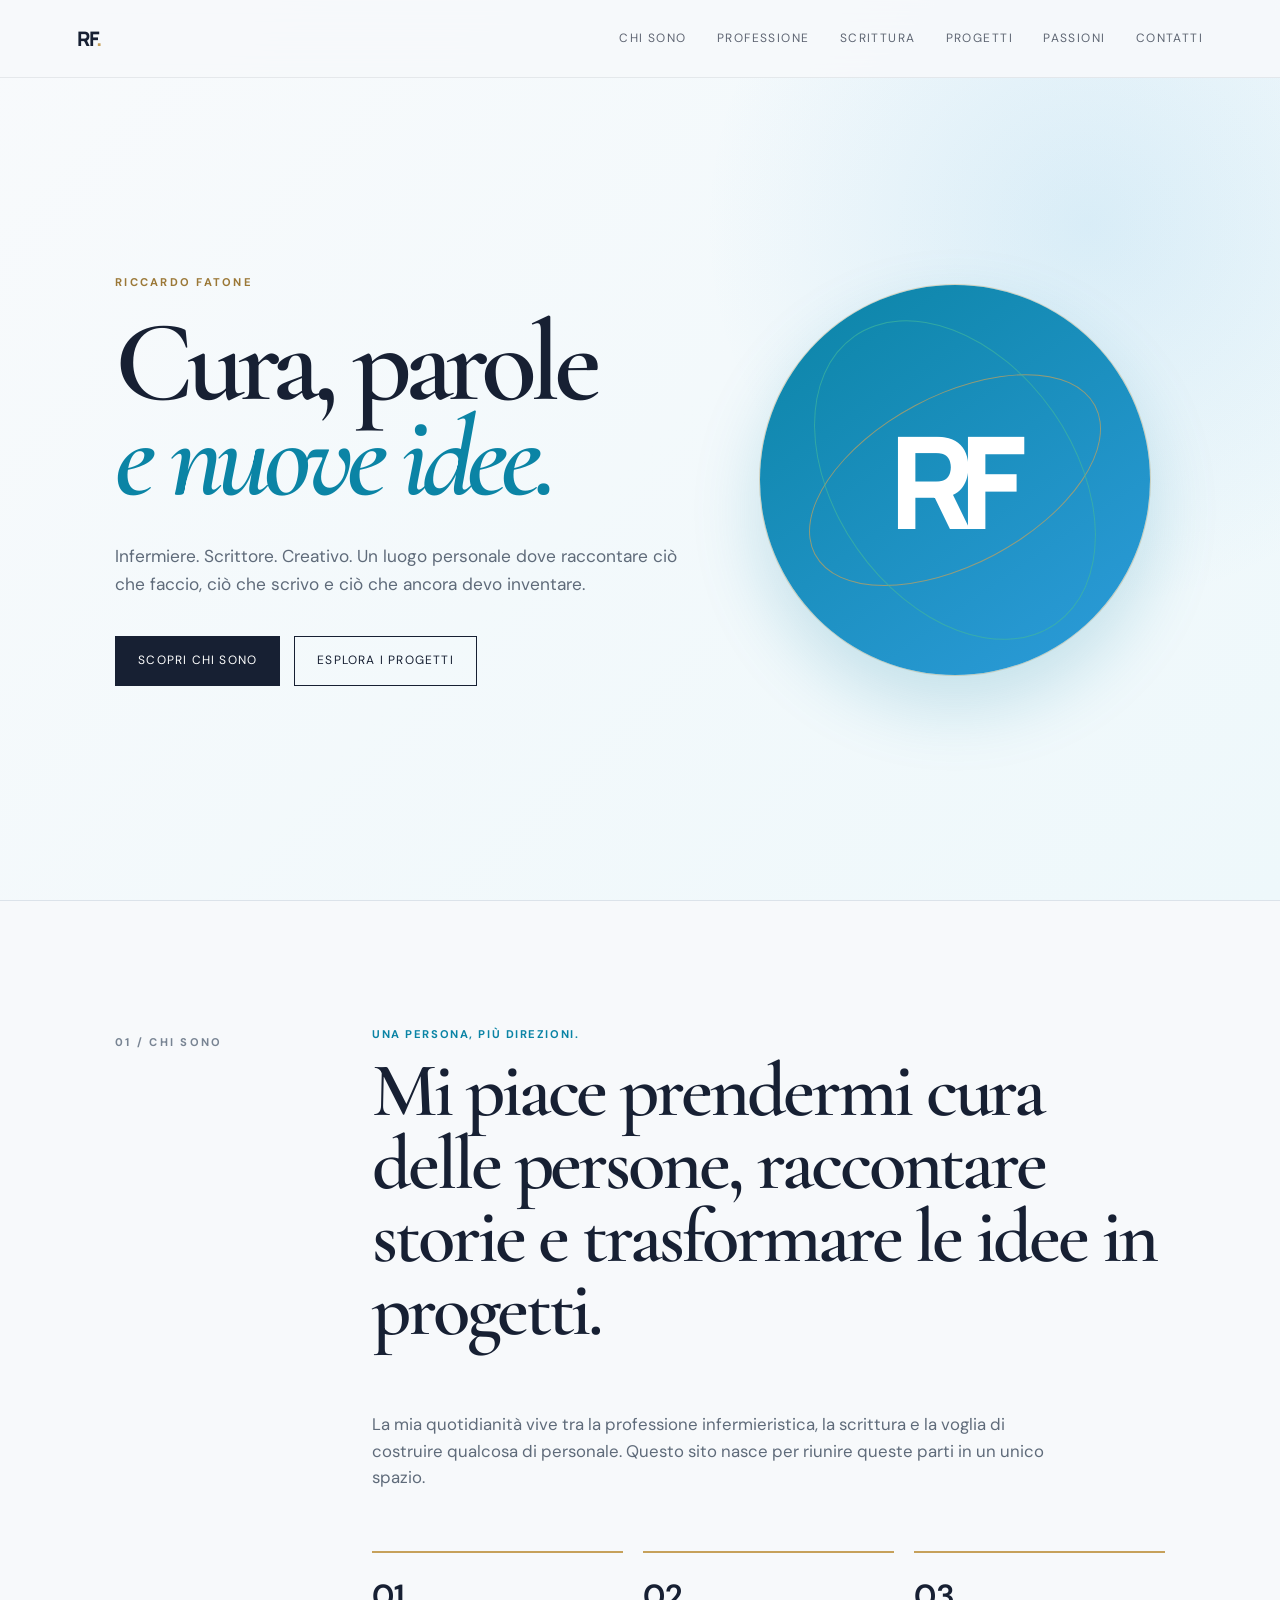
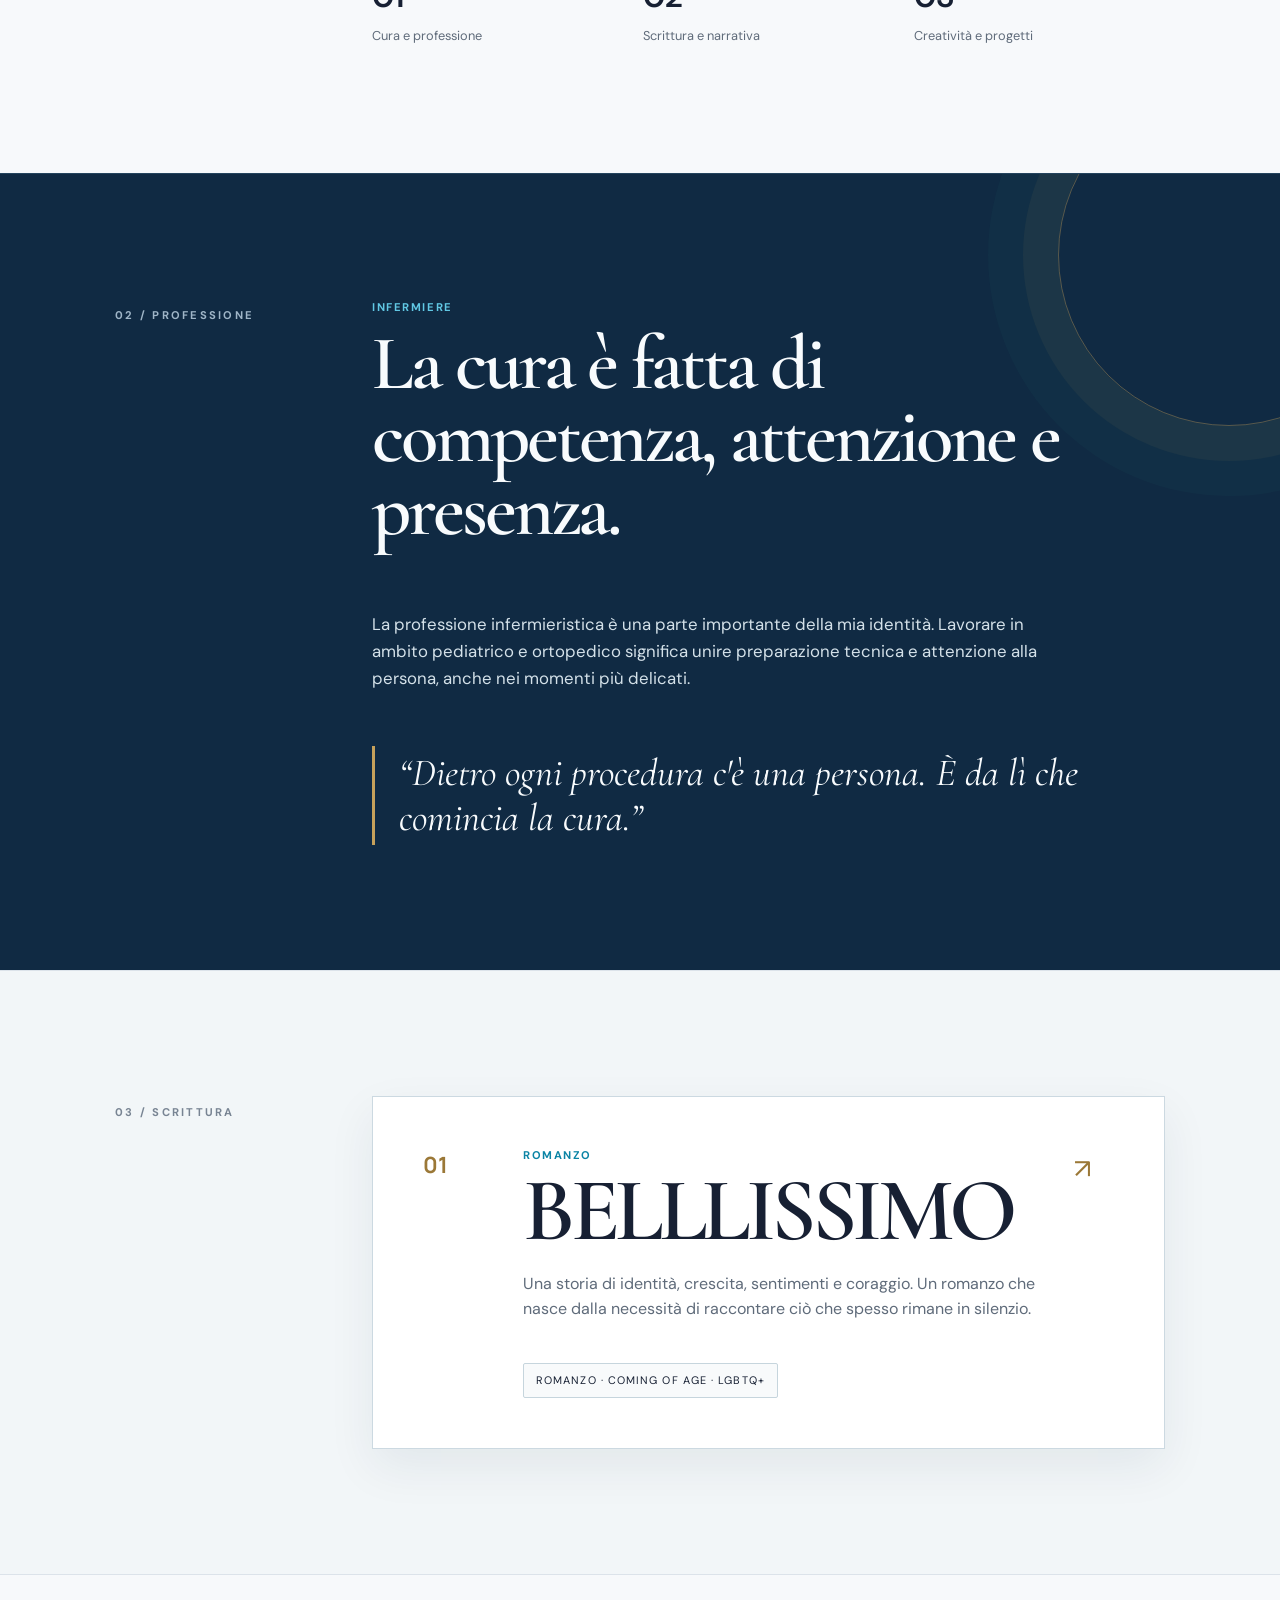
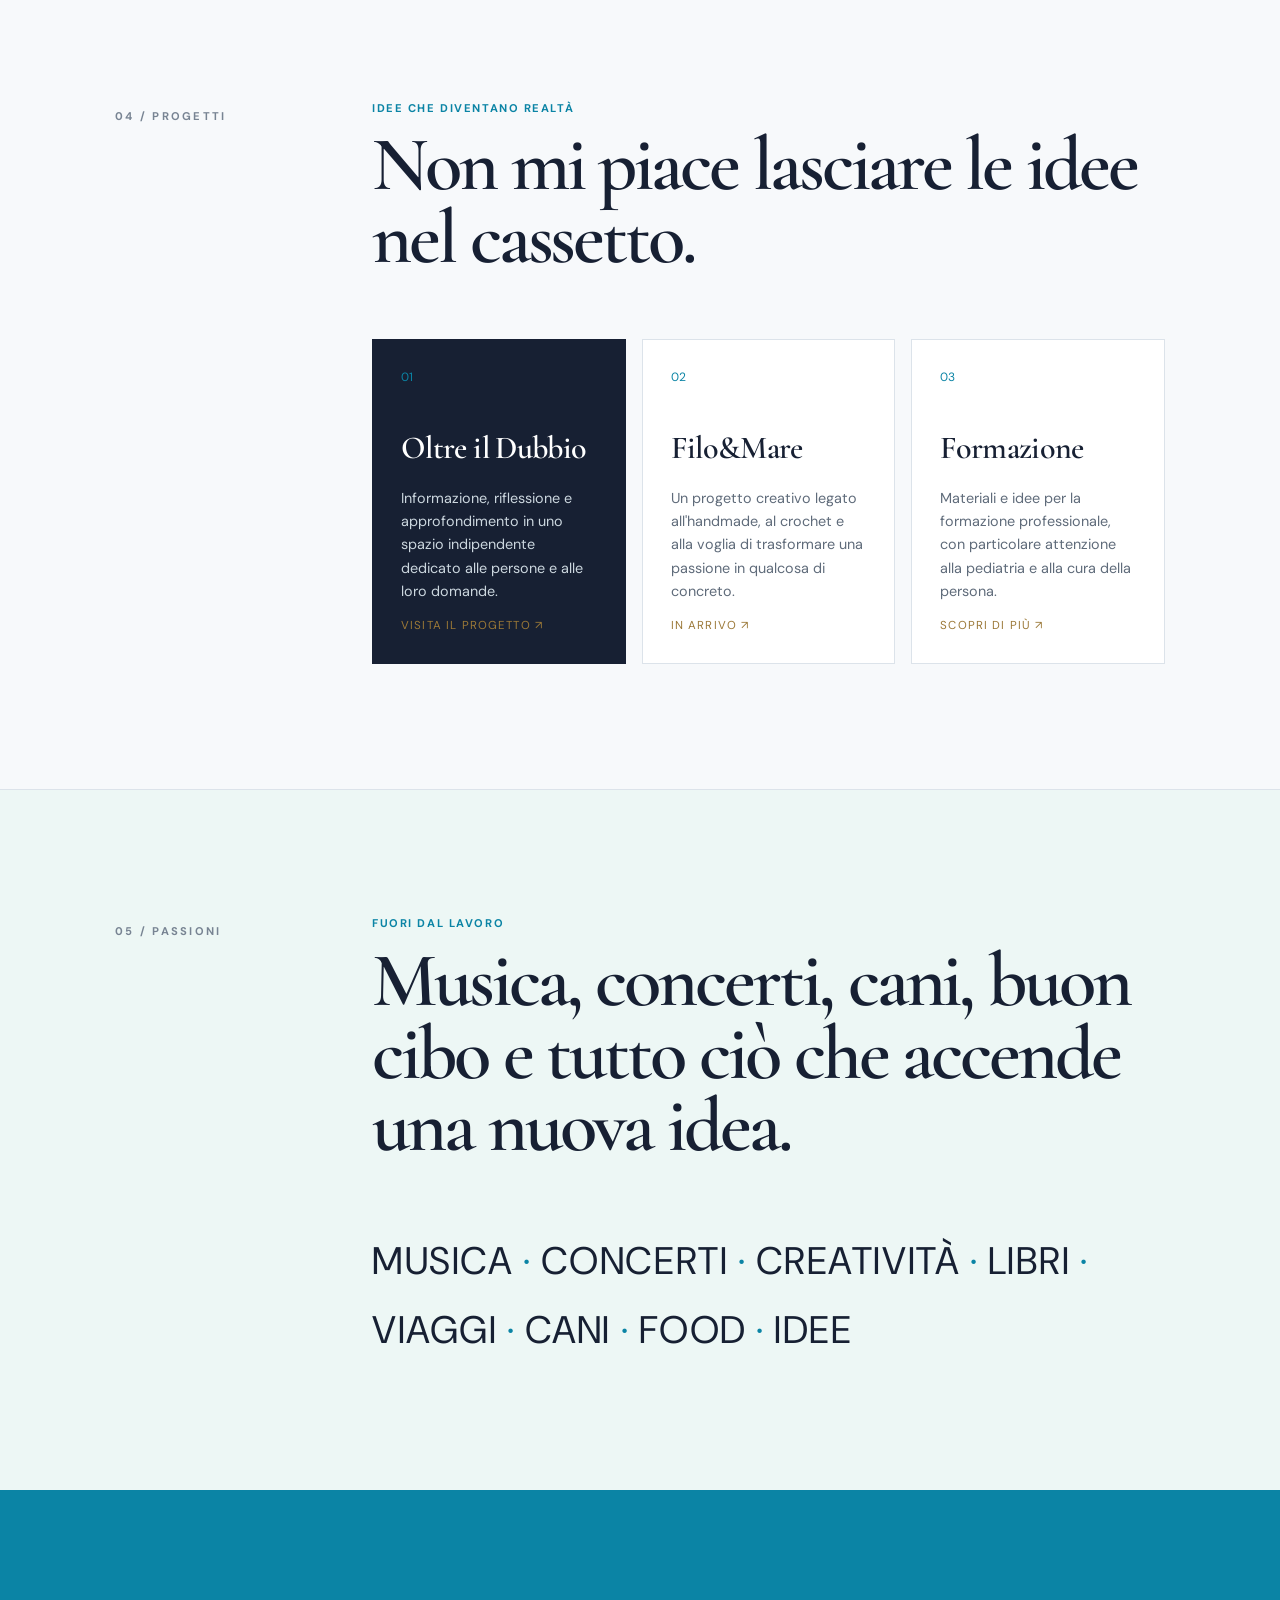
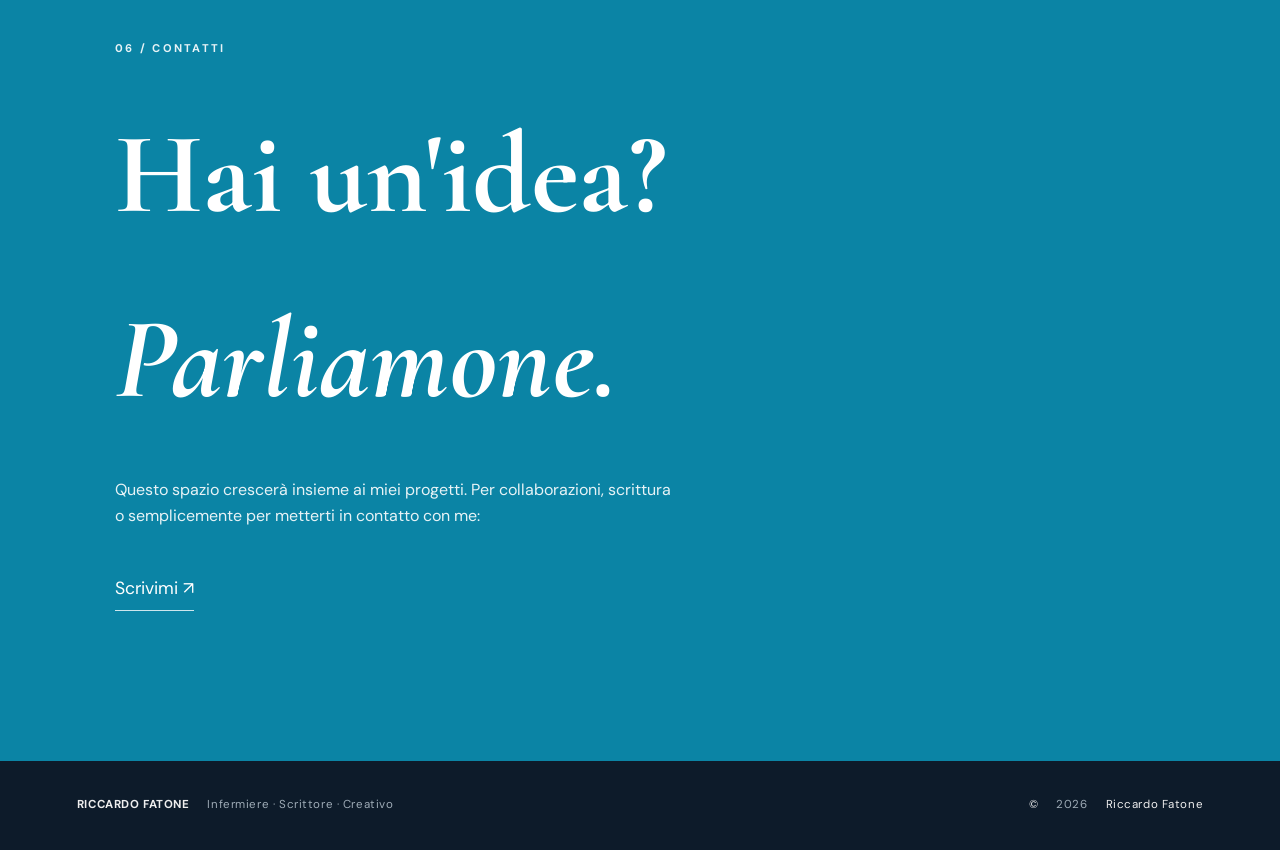
==== commit d6dc5898: "Restore original first homepage" ====
--- a/index.html
+++ b/index.html
@@ -4,30 +4,115 @@
   <meta charset="utf-8">
   <meta name="viewport" content="width=device-width, initial-scale=1">
   <meta name="description" content="Riccardo Fatone — infermiere, scrittore e creativo.">
-  <title>Riccardo Fatone — Home</title>
+  <title>Riccardo Fatone — Infermiere · Scrittore · Creativo</title>
   <link rel="stylesheet" href="style.css">
-  <link rel="stylesheet" href="soft.css">
 </head>
-<body class="home-page">
-  <header class="site-header home-header">
-    <a class="brand" href="index.html" aria-label="Riccardo Fatone home">RF<span>.</span></a>
-    <a class="home-contact" href="contatti.html">CONTATTI ↗</a>
+<body>
+  <header class="site-header">
+    <a class="brand" href="#home" aria-label="Riccardo Fatone home">RF<span>.</span></a>
+    <button class="menu-toggle" aria-label="Apri menu" aria-expanded="false">☰</button>
+    <nav class="nav" aria-label="Navigazione principale">
+      <a href="#chi-sono">Chi sono</a>
+      <a href="#professione">Professione</a>
+      <a href="#scrittura">Scrittura</a>
+      <a href="#progetti">Progetti</a>
+      <a href="#passioni">Passioni</a>
+      <a href="#contatti">Contatti</a>
+    </nav>
   </header>
-  <main class="home-hub">
-    <div class="hub-intro"><span>RICCARDO FATONE</span><p>Infermiere · Scrittore · Creativo</p></div>
-    <div class="hub-stage" aria-label="Navigazione principale">
-      <a class="satellite satellite-top" href="chi-sono.html"><small>01</small><strong>CHI SONO</strong><span>La persona</span></a>
-      <a class="satellite satellite-right" href="professione.html"><small>02</small><strong>PROFESSIONE</strong><span>Pediatria e ortopedia</span></a>
-      <a class="satellite satellite-bottom-right" href="scrittura.html"><small>03</small><strong>SCRITTURA</strong><span>BELLLISSIMO</span></a>
-      <a class="satellite satellite-bottom-left" href="progetti.html"><small>04</small><strong>PROGETTI</strong><span>Idee in movimento</span></a>
-      <a class="satellite satellite-left" href="passioni.html"><small>05</small><strong>PASSIONI</strong><span>Ciò che mi ispira</span></a>
-      <div class="hub-orbit orbit-main"></div>
-      <div class="hub-orbit orbit-inner"></div>
-      <div class="hub-dot dot-one"></div><div class="hub-dot dot-two"></div><div class="hub-dot dot-three"></div>
-      <a class="hub-core" href="chi-sono.html" aria-label="Entra nel mondo di Riccardo Fatone"><span>RF</span><small>ENTRA</small></a>
-    </div>
-    <div class="hub-footer"><span>SCOPRI IL MIO MONDO</span><span>SCORRI / SCEGLI UNA DIREZIONE</span></div>
+
+  <main>
+    <section id="home" class="hero">
+      <div class="hero-copy reveal">
+        <p class="eyebrow">RICCARDO FATONE</p>
+        <h1>Cura, parole<br><em>e nuove idee.</em></h1>
+        <p class="lead">Infermiere. Scrittore. Creativo. Un luogo personale dove raccontare ciò che faccio, ciò che scrivo e ciò che ancora devo inventare.</p>
+        <div class="actions">
+          <a class="button button-primary" href="#chi-sono">Scopri chi sono</a>
+          <a class="button button-ghost" href="#progetti">Esplora i progetti</a>
+        </div>
+      </div>
+      <div class="hero-mark reveal" aria-hidden="true">
+        <div class="circle"><span>RF</span></div>
+        <div class="orbit orbit-one"></div>
+        <div class="orbit orbit-two"></div>
+      </div>
+    </section>
+
+    <section id="chi-sono" class="section split">
+      <div class="section-label">01 / CHI SONO</div>
+      <div class="section-content reveal">
+        <p class="kicker">Una persona, più direzioni.</p>
+        <h2>Mi piace prendermi cura delle persone, raccontare storie e trasformare le idee in progetti.</h2>
+        <p>La mia quotidianità vive tra la professione infermieristica, la scrittura e la voglia di costruire qualcosa di personale. Questo sito nasce per riunire queste parti in un unico spazio.</p>
+        <div class="facts">
+          <div><strong>01</strong><span>Cura e professione</span></div>
+          <div><strong>02</strong><span>Scrittura e narrativa</span></div>
+          <div><strong>03</strong><span>Creatività e progetti</span></div>
+        </div>
+      </div>
+    </section>
+
+    <section id="professione" class="section dark-section">
+      <div class="section-label">02 / PROFESSIONE</div>
+      <div class="section-content reveal">
+        <p class="kicker">Infermiere</p>
+        <h2>La cura è fatta di competenza, attenzione e presenza.</h2>
+        <p>La professione infermieristica è una parte importante della mia identità. Lavorare in ambito pediatrico e ortopedico significa unire preparazione tecnica e attenzione alla persona, anche nei momenti più delicati.</p>
+        <div class="quote">“Dietro ogni procedura c'è una persona. È da lì che comincia la cura.”</div>
+      </div>
+    </section>
+
+    <section id="scrittura" class="section writing-section">
+      <div class="section-label">03 / SCRITTURA</div>
+      <div class="book-card reveal">
+        <div class="book-number">01</div>
+        <div>
+          <p class="kicker">Romanzo</p>
+          <h2>BELLLISSIMO</h2>
+          <p>Una storia di identità, crescita, sentimenti e coraggio. Un romanzo che nasce dalla necessità di raccontare ciò che spesso rimane in silenzio.</p>
+          <span class="tag">Romanzo · Coming of age · LGBTQ+</span>
+        </div>
+        <a class="arrow-link" href="#contatti" aria-label="Scopri di più su BELLLISSIMO">↗</a>
+      </div>
+    </section>
+
+    <section id="progetti" class="section">
+      <div class="section-label">04 / PROGETTI</div>
+      <div class="section-content reveal">
+        <p class="kicker">Idee che diventano realtà</p>
+        <h2>Non mi piace lasciare le idee nel cassetto.</h2>
+        <div class="project-grid">
+          <article class="project-card featured">
+            <span>01</span><h3>Oltre il Dubbio</h3><p>Informazione, riflessione e approfondimento in uno spazio indipendente dedicato alle persone e alle loro domande.</p><a href="https://oltreildubbio.it" target="_blank" rel="noopener">Visita il progetto ↗</a>
+          </article>
+          <article class="project-card"><span>02</span><h3>Filo&amp;Mare</h3><p>Un progetto creativo legato all'handmade, al crochet e alla voglia di trasformare una passione in qualcosa di concreto.</p><a href="#contatti">In arrivo ↗</a></article>
+          <article class="project-card"><span>03</span><h3>Formazione</h3><p>Materiali e idee per la formazione professionale, con particolare attenzione alla pediatria e alla cura della persona.</p><a href="#contatti">Scopri di più ↗</a></article>
+        </div>
+      </div>
+    </section>
+
+    <section id="passioni" class="section passions">
+      <div class="section-label">05 / PASSIONI</div>
+      <div class="section-content reveal">
+        <p class="kicker">Fuori dal lavoro</p>
+        <h2>Musica, concerti, cani, buon cibo e tutto ciò che accende una nuova idea.</h2>
+        <div class="word-cloud" aria-label="Passioni">MUSICA <i>·</i> CONCERTI <i>·</i> CREATIVITÀ <i>·</i> LIBRI <i>·</i> VIAGGI <i>·</i> CANI <i>·</i> FOOD <i>·</i> IDEE</div>
+      </div>
+    </section>
+
+    <section id="contatti" class="contact-section">
+      <p class="eyebrow">06 / CONTATTI</p>
+      <h2>Hai un'idea?<br><em>Parliamone.</em></h2>
+      <p>Questo spazio crescerà insieme ai miei progetti. Per collaborazioni, scrittura o semplicemente per metterti in contatto con me:</p>
+      <a class="contact-link" href="mailto:riccardo.fatone@gmail.com">Scrivimi ↗</a>
+    </section>
   </main>
+
+  <footer>
+    <div><strong>RICCARDO FATONE</strong><span>Infermiere · Scrittore · Creativo</span></div>
+    <div>© <span id="year"></span> Riccardo Fatone</div>
+  </footer>
   <script src="script.js"></script>
 </body>
 </html>
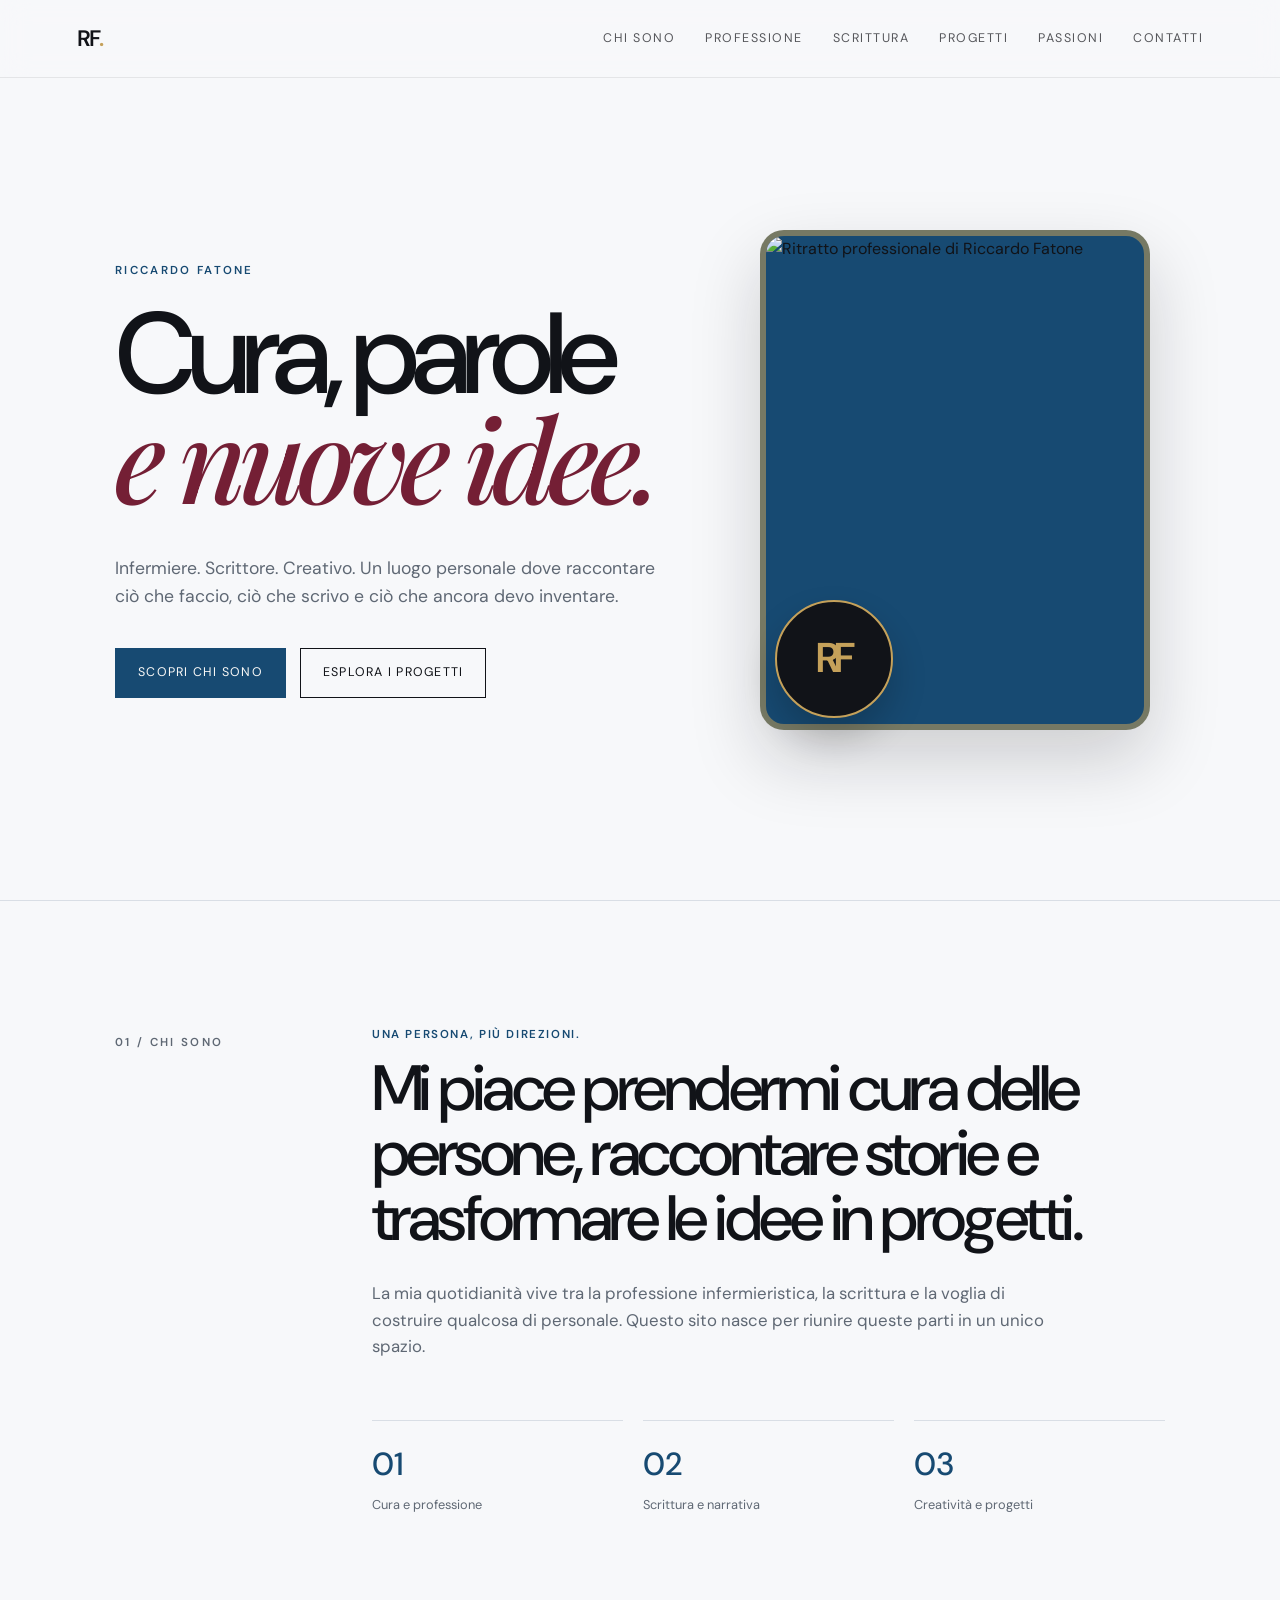
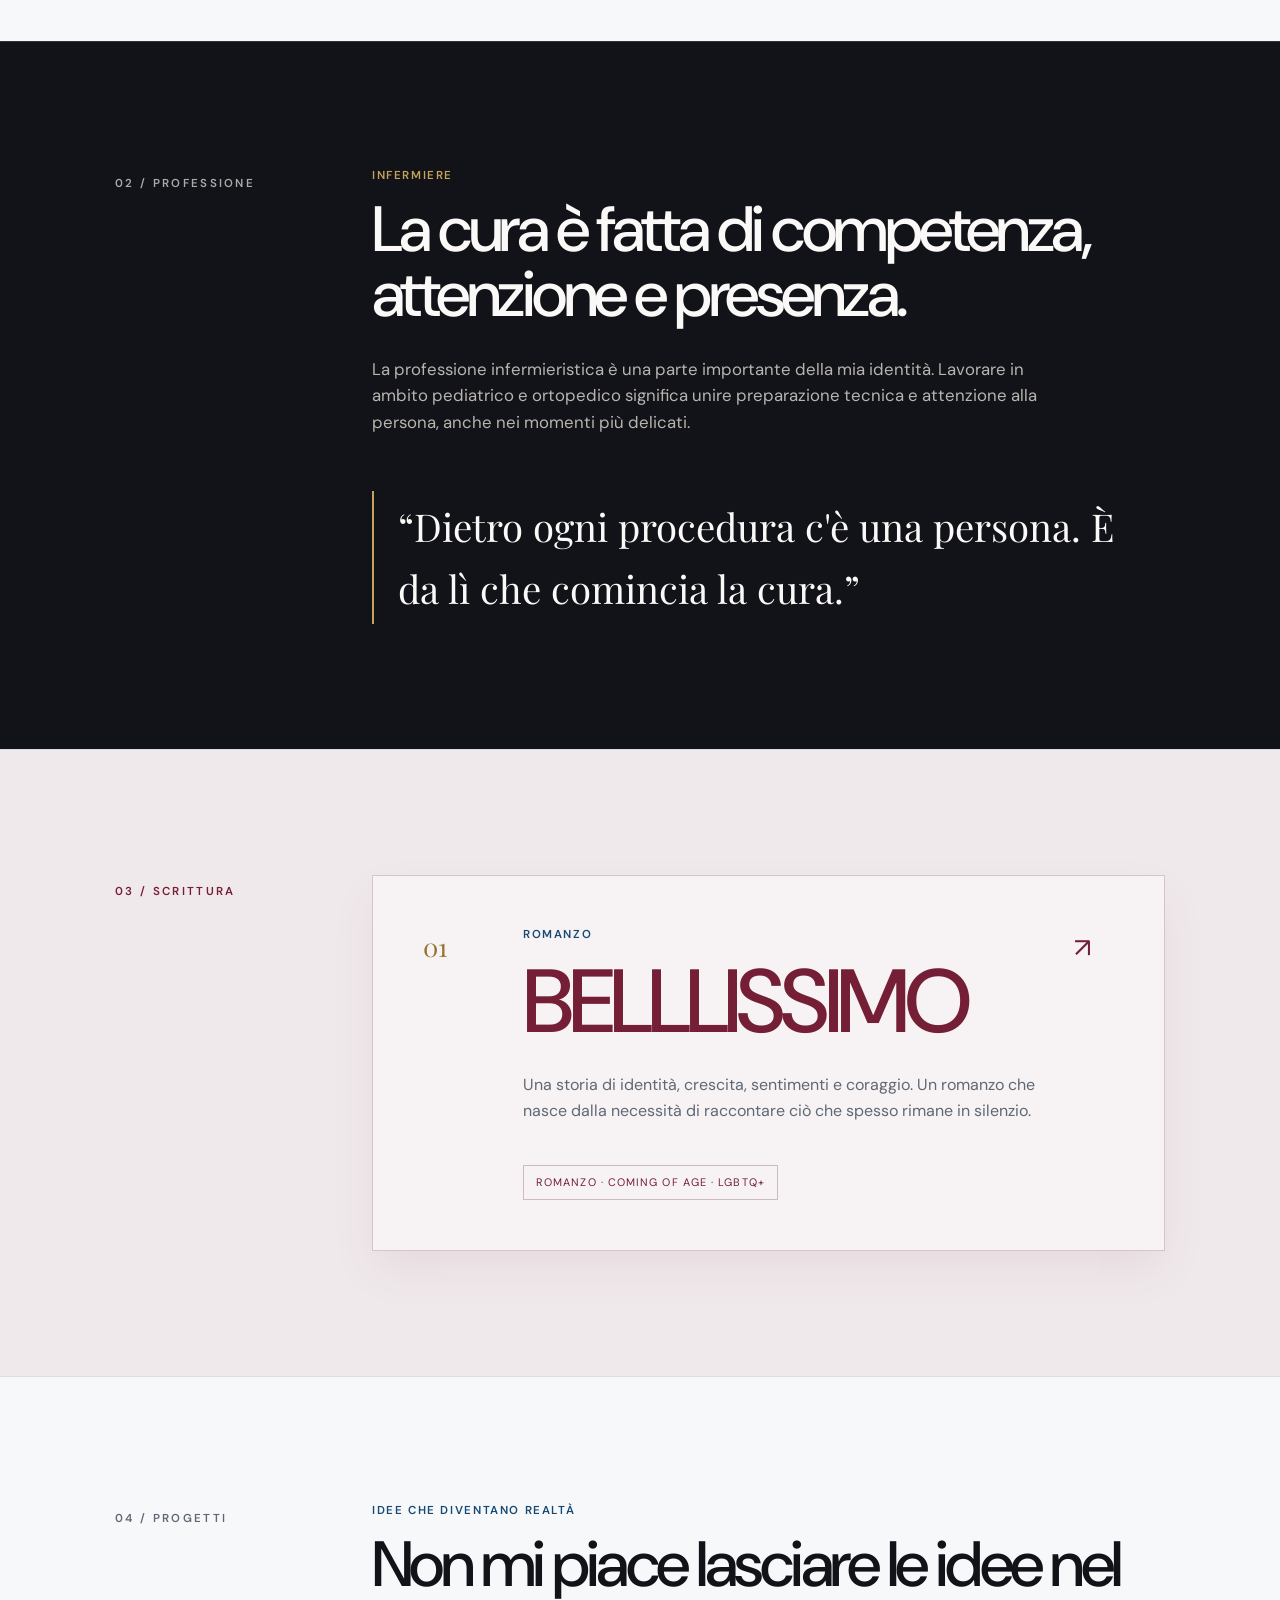
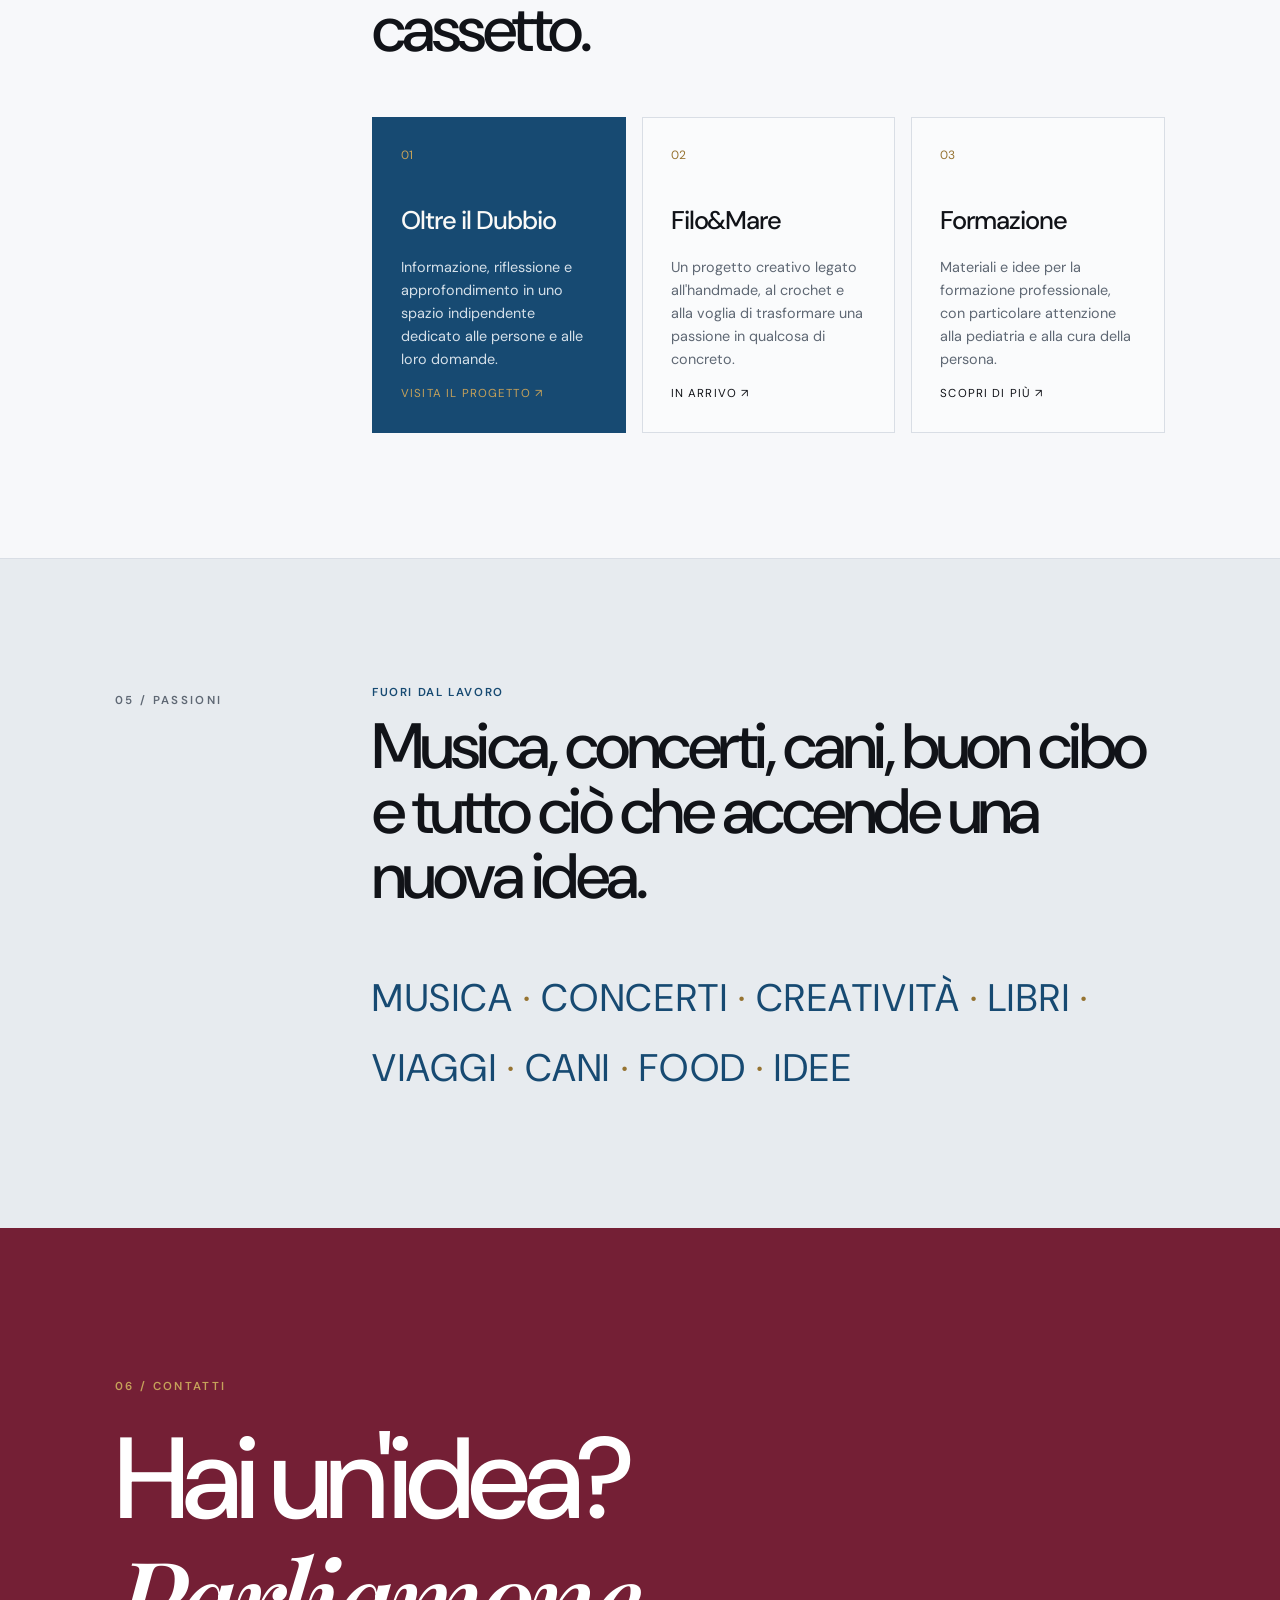
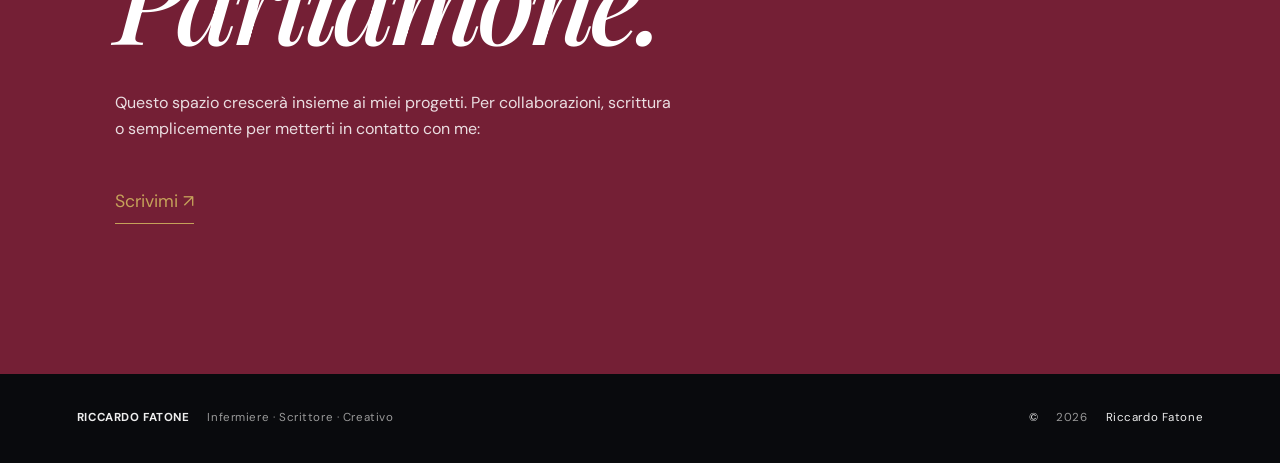
==== commit 62637f01: "Add professional portrait and refresh personal site palette" ====
--- a/index.html
+++ b/index.html
@@ -20,7 +20,6 @@
       <a href="#contatti">Contatti</a>
     </nav>
   </header>
-
   <main>
     <section id="home" class="hero">
       <div class="hero-copy reveal">
@@ -32,13 +31,13 @@
           <a class="button button-ghost" href="#progetti">Esplora i progetti</a>
         </div>
       </div>
-      <div class="hero-mark reveal" aria-hidden="true">
+      <div class="hero-mark reveal" aria-label="Ritratto professionale di Riccardo Fatone">
+        <div class="portrait-frame"><img src="riccardo-professionale-ritratto.webp" alt="Ritratto professionale di Riccardo Fatone" loading="eager"></div>
         <div class="circle"><span>RF</span></div>
         <div class="orbit orbit-one"></div>
         <div class="orbit orbit-two"></div>
       </div>
     </section>
-
     <section id="chi-sono" class="section split">
       <div class="section-label">01 / CHI SONO</div>
       <div class="section-content reveal">
@@ -52,7 +51,6 @@
         </div>
       </div>
     </section>
-
     <section id="professione" class="section dark-section">
       <div class="section-label">02 / PROFESSIONE</div>
       <div class="section-content reveal">
@@ -62,7 +60,6 @@
         <div class="quote">“Dietro ogni procedura c'è una persona. È da lì che comincia la cura.”</div>
       </div>
     </section>
-
     <section id="scrittura" class="section writing-section">
       <div class="section-label">03 / SCRITTURA</div>
       <div class="book-card reveal">
@@ -76,22 +73,18 @@
         <a class="arrow-link" href="#contatti" aria-label="Scopri di più su BELLLISSIMO">↗</a>
       </div>
     </section>
-
     <section id="progetti" class="section">
       <div class="section-label">04 / PROGETTI</div>
       <div class="section-content reveal">
         <p class="kicker">Idee che diventano realtà</p>
         <h2>Non mi piace lasciare le idee nel cassetto.</h2>
         <div class="project-grid">
-          <article class="project-card featured">
-            <span>01</span><h3>Oltre il Dubbio</h3><p>Informazione, riflessione e approfondimento in uno spazio indipendente dedicato alle persone e alle loro domande.</p><a href="https://oltreildubbio.it" target="_blank" rel="noopener">Visita il progetto ↗</a>
-          </article>
+          <article class="project-card featured"><span>01</span><h3>Oltre il Dubbio</h3><p>Informazione, riflessione e approfondimento in uno spazio indipendente dedicato alle persone e alle loro domande.</p><a href="https://oltreildubbio.it" target="_blank" rel="noopener">Visita il progetto ↗</a></article>
           <article class="project-card"><span>02</span><h3>Filo&amp;Mare</h3><p>Un progetto creativo legato all'handmade, al crochet e alla voglia di trasformare una passione in qualcosa di concreto.</p><a href="#contatti">In arrivo ↗</a></article>
           <article class="project-card"><span>03</span><h3>Formazione</h3><p>Materiali e idee per la formazione professionale, con particolare attenzione alla pediatria e alla cura della persona.</p><a href="#contatti">Scopri di più ↗</a></article>
         </div>
       </div>
     </section>
-
     <section id="passioni" class="section passions">
       <div class="section-label">05 / PASSIONI</div>
       <div class="section-content reveal">
@@ -100,7 +93,6 @@
         <div class="word-cloud" aria-label="Passioni">MUSICA <i>·</i> CONCERTI <i>·</i> CREATIVITÀ <i>·</i> LIBRI <i>·</i> VIAGGI <i>·</i> CANI <i>·</i> FOOD <i>·</i> IDEE</div>
       </div>
     </section>
-
     <section id="contatti" class="contact-section">
       <p class="eyebrow">06 / CONTATTI</p>
       <h2>Hai un'idea?<br><em>Parliamone.</em></h2>
@@ -108,11 +100,10 @@
       <a class="contact-link" href="mailto:riccardo.fatone@gmail.com">Scrivimi ↗</a>
     </section>
   </main>
-
   <footer>
     <div><strong>RICCARDO FATONE</strong><span>Infermiere · Scrittore · Creativo</span></div>
     <div>© <span id="year"></span> Riccardo Fatone</div>
   </footer>
   <script src="script.js"></script>
 </body>
-</html>
+</html>
--- a/style.css
+++ b/style.css
@@ -1,5 +1,2 @@
-@import url('https://fonts.googleapis.com/css2?family=DM+Sans:wght@400;500;600;700&family=Manrope:wght@400;500;600;700;800&family=Cormorant+Garamond:ital,wght@0,500;0,600;0,700;1,500;1,600;1,700&display=swap');
-:root{--bg:#f7f9fb;--ink:#172033;--muted:#5f6b7a;--line:#dce3ea;--accent:#0b84a5;--accent-dark:#08627b;--dark:#102a43;--light:#f8fbfd;--soft:#eaf6f9;--blue:#2d9cdb;--mint:#43b99c;--gold:#c6a15b;--gold-dark:#9b7837;--gold-soft:#f5efe2}*{box-sizing:border-box}html{scroll-behavior:smooth}body{margin:0;background:var(--bg);color:var(--ink);font-family:'DM Sans',sans-serif;line-height:1.6}a{color:inherit;text-decoration:none}.site-header{position:fixed;z-index:10;top:0;left:0;right:0;height:78px;padding:0 6vw;display:flex;align-items:center;justify-content:space-between;background:rgba(247,249,251,.9);backdrop-filter:blur(18px);border-bottom:1px solid rgba(23,32,51,.08)}.brand{font-family:'Manrope',sans-serif;font-size:1.25rem;font-weight:800;letter-spacing:-.06em}.brand span{color:var(--gold)}.nav{display:flex;gap:30px;font-size:.75rem;text-transform:uppercase;letter-spacing:.12em}.nav a{opacity:.68;transition:.25s}.nav a:hover{opacity:1;color:var(--gold-dark)}.menu-toggle{display:none;background:none;border:0;font-size:1.5rem}.hero{min-height:100vh;padding:150px 9vw 90px;display:grid;grid-template-columns:1.15fr .85fr;align-items:center;gap:5vw;background:radial-gradient(circle at 85% 25%,rgba(45,156,219,.13),transparent 30%),linear-gradient(135deg,#f8fafc 0%,#eef8fb 100%)}.eyebrow,.section-label{font-size:.7rem;letter-spacing:.2em;font-weight:700}.eyebrow{color:var(--gold-dark)}h1,h2,h3,p{margin-top:0}h1,h2{font-family:'Cormorant Garamond',serif}h1{font-size:clamp(4.5rem,9vw,8.8rem);line-height:.82;letter-spacing:-.06em;margin:24px 0 38px;font-weight:600}h1 em{font-family:'Cormorant Garamond',serif;font-weight:600;color:var(--accent)}h2 em{font-family:'Cormorant Garamond',serif}.lead{max-width:620px;font-size:1.08rem;color:var(--muted)}.actions{display:flex;gap:14px;margin-top:38px;flex-wrap:wrap}.button{padding:14px 22px;border:1px solid var(--ink);font-size:.75rem;text-transform:uppercase;letter-spacing:.1em;transition:.25s}.button-primary{background:var(--ink);color:white}.button-primary:hover{background:var(--accent);border-color:var(--accent);transform:translateY(-2px)}.button-ghost:hover{background:white;border-color:var(--gold);color:var(--gold-dark)}.hero-mark{height:500px;display:grid;place-items:center;position:relative}.circle{width:min(31vw,390px);height:min(31vw,390px);min-width:250px;min-height:250px;border-radius:50%;background:linear-gradient(145deg,var(--accent),var(--blue));color:white;display:grid;place-items:center;font-family:'Manrope',sans-serif;font-size:clamp(4rem,10vw,9rem);font-weight:800;letter-spacing:-.12em;box-shadow:0 30px 70px rgba(11,132,165,.2),0 0 0 1px rgba(198,161,91,.35)}.circle span{transform:translateX(-.04em)}.orbit{position:absolute;border:1px solid rgba(198,161,91,.7);border-radius:50%;animation:spin 18s linear infinite}.orbit-one{width:76%;height:34%;transform:rotate(-28deg)}.orbit-two{width:84%;height:48%;transform:rotate(55deg);animation-duration:25s;animation-direction:reverse;border-color:rgba(67,185,156,.65)}@keyframes spin{to{transform:rotate(360deg)}}.section{padding:125px 9vw;display:grid;grid-template-columns:180px 1fr;gap:6vw;border-top:1px solid var(--line);background:var(--bg)}.section-label{color:#788493;padding-top:8px}.section-content{max-width:1000px}.section-content>p:not(.kicker){color:var(--muted);max-width:700px;font-size:1.05rem}.section-content h2{font-size:clamp(3rem,6vw,5.5rem);line-height:.95;letter-spacing:-.04em;font-weight:600}.kicker{color:var(--accent);text-transform:uppercase;letter-spacing:.14em;font-size:.7rem;font-weight:700}.facts{display:grid;grid-template-columns:repeat(3,1fr);gap:20px;margin-top:60px}.facts div{border-top:2px solid var(--gold);padding-top:18px}.facts strong{display:block;font-size:2rem;font-weight:600}.facts span{font-size:.8rem;color:var(--muted)}.dark-section{background:var(--dark);color:var(--light);border-color:#24445e;position:relative;overflow:hidden}.dark-section:after{content:'';position:absolute;width:340px;height:340px;border:1px solid rgba(198,161,91,.4);border-radius:50%;right:-120px;top:-90px;box-shadow:0 0 0 35px rgba(198,161,91,.06),0 0 0 70px rgba(67,185,156,.04)}.dark-section .section-label{color:#9fb5c7}.dark-section .kicker{color:#61c8e4}.dark-section .section-content>p:not(.kicker){color:#d4e1e9}.quote{margin-top:55px;border-left:3px solid var(--gold);padding:5px 0 5px 24px;font-family:'Cormorant Garamond',serif;font-style:italic;font-size:clamp(1.7rem,3vw,2.7rem);line-height:1.15;max-width:760px}.writing-section{background:#f2f6f8}.book-card{grid-column:2;max-width:1000px;border:1px solid #ccd9e1;padding:50px;display:grid;grid-template-columns:70px 1fr 40px;gap:30px;background:white;box-shadow:0 18px 45px rgba(16,42,67,.07)}.book-number{font-family:'Manrope',sans-serif;font-size:1.4rem;color:var(--gold-dark);font-weight:700}.book-card h2{font-family:'Cormorant Garamond',serif;font-size:clamp(4rem,7vw,7.5rem);line-height:.78;margin:10px 0 25px;font-weight:600;letter-spacing:-.05em;color:var(--ink)}.book-card p:not(.kicker){max-width:650px;color:var(--muted)}.tag{display:inline-block;margin-top:25px;border:1px solid #c6d5dd;padding:8px 12px;font-size:.68em;letter-spacing:.1em;text-transform:uppercase;border-radius:2px;background:#f8fafb}.arrow-link{font-size:1.7rem;color:var(--gold-dark);transition:.25s}.arrow-link:hover{transform:translate(4px,-4px)}.project-grid{display:grid;grid-template-columns:repeat(3,1fr);gap:16px;margin-top:55px}.project-card{border:1px solid var(--line);padding:28px;min-height:300px;display:flex;flex-direction:column;transition:.3s;background:white}.project-card:hover{transform:translateY(-6px);border-color:var(--gold);box-shadow:0 15px 30px rgba(16,42,67,.08)}.project-card>span{color:var(--accent);font-size:.75rem}.project-card h3{font-family:'Cormorant Garamond',serif;font-size:2rem;font-weight:600;letter-spacing:-.02em;margin:35px 0 14px}.project-card p{font-size:.9rem;color:var(--muted)}.project-card a{margin-top:auto;font-size:.72rem;text-transform:uppercase;letter-spacing:.1em;color:var(--gold-dark)}.featured{background:var(--ink);color:white;border-color:var(--ink)}.featured p{color:#ccd7df}.passions{background:#edf7f5}.word-cloud{margin-top:55px;font-size:clamp(1.2rem,3vw,2.8rem);line-height:1.8;letter-spacing:.04em}.word-cloud i{font-style:normal;color:var(--accent)}.contact-section{padding:150px 9vw;background:var(--accent);color:white}.contact-section .eyebrow{color:white}.contact-section h2{font-size:clamp(4rem,9vw,9rem);margin:25px 0}.contact-section p{max-width:560px;opacity:.9}.contact-link{display:inline-block;margin-top:30px;border-bottom:1px solid rgba(255,255,255,.8);padding-bottom:8px;font-size:1.1rem}footer{padding:35px 6vw;display:flex;justify-content:space-between;gap:20px;font-size:.72rem;letter-spacing:.05em;background:#0d1b2a;color:#eee}footer div{display:flex;gap:18px;flex-wrap:wrap}footer span{color:#9eabb6}.reveal{opacity:0;transform:translateY(24px);transition:opacity .8s ease,transform .8s ease}.reveal.visible{opacity:1;transform:none}
-/* HOME — STARRY NAVIGATION */
-.home-page{min-height:100vh;color:#f5f7fb;background-color:#081321;background-image:radial-gradient(circle at 50% 48%,rgba(24,79,112,.42),transparent 34%),radial-gradient(circle at 18% 20%,rgba(198,161,91,.12),transparent 20%),radial-gradient(circle at 82% 78%,rgba(45,156,219,.12),transparent 22%),radial-gradient(circle at 1px 1px,rgba(255,255,255,.8) 0 1px,transparent 1.5px),radial-gradient(circle at 13px 17px,rgba(255,255,255,.42) 0 1px,transparent 1.4px),radial-gradient(circle at 31px 7px,rgba(198,161,91,.55) 0 1px,transparent 1.4px);background-size:auto,auto,auto,47px 43px,73px 61px,97px 89px;overflow:hidden}.home-page:before,.home-page:after{content:'';position:fixed;inset:0;pointer-events:none}.home-page:before{background:radial-gradient(circle at 50% 50%,transparent 0 35%,rgba(0,0,0,.16) 100%)}.home-page:after{background:linear-gradient(115deg,transparent 20%,rgba(255,255,255,.035) 50%,transparent 80%);mix-blend-mode:screen}.home-page .site-header{background:rgba(8,19,33,.45);border-bottom:1px solid rgba(255,255,255,.08);color:white}.home-page .brand{color:white}.home-page .brand span{color:var(--gold)}.home-contact{font-size:.68rem;letter-spacing:.16em;font-weight:700;color:rgba(255,255,255,.7);transition:.25s}.home-contact:hover{color:#fff}.home-hub{min-height:100vh;display:grid;place-items:center;position:relative;padding:70px 5vw;z-index:1}.hub-intro{position:absolute;top:125px;left:6vw;z-index:3}.hub-intro span{font-family:'Manrope',sans-serif;font-size:.7rem;letter-spacing:.24em;font-weight:800;color:var(--gold)}.hub-intro p{font-size:.8rem;color:rgba(255,255,255,.58);margin-top:7px}.hub-stage{width:min(78vw,760px);height:min(78vw,760px);max-height:760px;position:relative;display:grid;place-items:center}.hub-stage:before{content:'';position:absolute;width:58%;height:58%;border-radius:50%;background:radial-gradient(circle,rgba(45,156,219,.18),transparent 68%);filter:blur(4px)}.hub-orbit{position:absolute;border:1px solid rgba(198,161,91,.5);border-radius:50%;pointer-events:none;box-shadow:0 0 35px rgba(198,161,91,.04)}.orbit-main{width:86%;height:43%;transform:rotate(-24deg);animation:hubspin 24s linear infinite}.orbit-inner{width:72%;height:72%;border-color:rgba(107,199,226,.25);animation:hubspinReverse 32s linear infinite}.hub-dot{position:absolute;width:5px;height:5px;border-radius:50%;background:var(--gold);box-shadow:0 0 12px rgba(198,161,91,.8)}.dot-one{top:20%;left:27%}.dot-two{right:19%;top:38%;background:#61c8e4}.dot-three{bottom:20%;left:34%;background:var(--mint)}.hub-core{width:min(39vw,330px);height:min(39vw,330px);min-width:220px;min-height:220px;border-radius:50%;background:radial-gradient(circle at 35% 28%,#25a3c4 0%,#087f9f 42%,#123a57 100%);color:white;display:flex;flex-direction:column;align-items:center;justify-content:center;box-shadow:0 35px 90px rgba(0,0,0,.35),0 0 0 1px rgba(198,161,91,.85),0 0 70px rgba(11,132,165,.18),inset 0 0 0 1px rgba(255,255,255,.16);transition:transform .45s cubic-bezier(.2,.8,.2,1),box-shadow .45s}.hub-core:hover{transform:scale(1.035);box-shadow:0 42px 100px rgba(0,0,0,.4),0 0 0 2px rgba(198,161,91,.9),0 0 85px rgba(11,132,165,.28),inset 0 0 0 1px rgba(255,255,255,.2)}.hub-core span{font-family:'Manrope',sans-serif;font-size:clamp(5rem,11vw,8.5rem);font-weight:800;letter-spacing:-.12em;line-height:.8;transform:translateX(-.05em)}.hub-core small{margin-top:26px;font-size:.62rem;letter-spacing:.24em;font-weight:700;opacity:.8}.satellite{position:absolute;z-index:2;display:flex;flex-direction:column;align-items:center;justify-content:center;width:164px;height:164px;padding:28px 22px;text-align:center;clip-path:polygon(50% 0%,61% 13%,76% 7%,82% 22%,97% 29%,88% 43%,100% 54%,87% 65%,92% 81%,76% 85%,68% 99%,53% 89%,38% 100%,30% 85%,14% 88%,17% 71%,2% 61%,12% 47%,3% 34%,19% 25%,22% 9%,39% 14%);background:rgba(15,35,53,.9);color:white;filter:drop-shadow(0 16px 24px rgba(0,0,0,.25));transition:transform .35s,filter .35s}.satellite:before{content:'';position:absolute;inset:8px;clip-path:inherit;border:1px solid rgba(198,161,91,.55);background:linear-gradient(145deg,rgba(255,255,255,.07),rgba(198,161,91,.025));z-index:-1}.satellite:hover{transform:scale(1.08);filter:drop-shadow(0 20px 32px rgba(198,161,91,.2)) brightness(1.08)}.satellite-top:hover{transform:translateX(-50%) scale(1.08)}.satellite small{font-size:.6rem;letter-spacing:.16em;color:#d9b66f;font-weight:700;margin-bottom:6px}.satellite strong{font-family:'Manrope',sans-serif;font-size:.68rem;letter-spacing:.1em}.satellite span{font-size:.62rem;color:rgba(255,255,255,.65);margin-top:5px}.satellite-top{top:2%;left:50%;transform:translateX(-50%)}.satellite-right{right:2%;top:32%}.satellite-bottom-right{right:14%;bottom:4%}.satellite-bottom-left{left:14%;bottom:4%}.satellite-left{left:2%;top:32%}.hub-footer{position:absolute;bottom:34px;left:6vw;right:6vw;display:flex;justify-content:space-between;color:rgba(255,255,255,.4);font-size:.62rem;letter-spacing:.2em}.hub-footer span:last-child{color:rgba(198,161,91,.7)}@keyframes hubspin{to{transform:rotate(336deg)}}@keyframes hubspinReverse{to{transform:rotate(-360deg)}}
-@media(max-width:800px){.site-header{height:68px;padding:0 6vw}.menu-toggle{display:block}.nav{display:none;position:absolute;top:68px;left:0;right:0;background:var(--bg);padding:25px 6vw;flex-direction:column;gap:18px;border-bottom:1px solid var(--line)}.nav.open{display:flex}.hero{grid-template-columns:1fr;padding:120px 7vw 80px}.hero-mark{height:330px;order:-1}.circle{width:250px;height:250px}.section{grid-template-columns:1fr;padding:85px 7vw;gap:30px}.section-label{padding:0}.facts,.project-grid{grid-template-columns:1fr}.book-card{grid-column:auto;grid-template-columns:1fr;padding:30px}.book-number,.arrow-link{display:none}.contact-section{padding:100px 7vw}footer{flex-direction:column}h1{font-size:clamp(3.7rem,17vw,6rem)}.hub-intro{top:92px;left:7vw}.hub-intro p{font-size:.7rem}.home-contact{font-size:.6rem}.home-hub{padding:70px 3vw}.hub-stage{width:96vw;height:96vw;max-height:none}.hub-core{width:42vw;height:42vw;min-width:185px;min-height:185px}.hub-core span{font-size:17vw}.satellite{width:118px;height:118px;padding:20px 14px}.satellite strong{font-size:.54rem}.satellite span{font-size:.5rem}.satellite-top{top:4%}.satellite-right{right:0;top:31%}.satellite-bottom-right{right:7%;bottom:5%}.satellite-bottom-left{left:7%;bottom:5%}.satellite-left{left:0;top:31%}.orbit-main{width:100%;height:47%}.orbit-inner{width:82%;height:82%}.hub-footer{left:7vw;right:7vw;bottom:20px;font-size:.5rem;letter-spacing:.13em}.hub-footer span:first-child{display:none}}
+@import url('https://fonts.googleapis.com/css2?family=DM+Sans:wght@400;500;600&family=Playfair+Display:ital,wght@0,500;0,600;1,500;1,600&display=swap');
+:root{--bg:#f7f8fa;--ink:#111318;--muted:#5f6874;--line:#d9dee5;--accent:#174a72;--blue:#174a72;--blue-light:#2c719d;--gold:#c5a15a;--gold-dark:#967331;--burgundy:#741f35;--burgundy-dark:#511526;--dark:#111318;--light:#faf9f7;--soft:#eef2f6}*{box-sizing:border-box}html{scroll-behavior:smooth}body{margin:0;background:var(--bg);color:var(--ink);font-family:'DM Sans',sans-serif;line-height:1.6}a{color:inherit;text-decoration:none}.site-header{position:fixed;z-index:10;top:0;left:0;right:0;height:78px;padding:0 6vw;display:flex;align-items:center;justify-content:space-between;background:rgba(247,248,250,.88);backdrop-filter:blur(14px);border-bottom:1px solid rgba(23,23,22,.08)}.brand{font-size:1.4rem;font-weight:600;letter-spacing:-.06em}.brand span{color:var(--gold)}.nav{display:flex;gap:30px;font-size:.78rem;text-transform:uppercase;letter-spacing:.12em}.nav a{opacity:.7;transition:.25s}.nav a:hover{opacity:1;color:var(--burgundy)}.menu-toggle{display:none;background:none;border:0;font-size:1.5rem}.hero{min-height:100vh;padding:150px 9vw 90px;display:grid;grid-template-columns:1.15fr .85fr;align-items:center;gap:5vw}.eyebrow,.section-label{font-size:.72rem;letter-spacing:.2em;font-weight:600}.eyebrow{color:var(--blue)}h1,h2,h3,p{margin-top:0}h1{font-size:clamp(4rem,9vw,8.8rem);line-height:.88;letter-spacing:-.07em;margin:24px 0 38px;font-weight:500}h1 em,h2 em{font-family:'Playfair Display',serif;font-weight:500}h1 em{color:var(--burgundy)}h2{font-size:clamp(2.3rem,5vw,5rem);line-height:1.02;letter-spacing:-.055em;font-weight:500;margin-bottom:28px}.lead{max-width:620px;font-size:1.1rem;color:var(--muted)}.actions{display:flex;gap:14px;margin-top:38px;flex-wrap:wrap}.button{padding:14px 22px;border:1px solid var(--ink);font-size:.78rem;text-transform:uppercase;letter-spacing:.1em;transition:.25s}.button-primary{background:var(--blue);border-color:var(--blue);color:var(--light)}.button-primary:hover{background:var(--burgundy);border-color:var(--burgundy)}.button-ghost:hover{background:#fff;border-color:var(--gold);color:var(--burgundy)}.hero-mark{height:540px;display:grid;place-items:center;position:relative}.portrait-frame{width:min(31vw,390px);height:min(43vw,500px);min-width:260px;min-height:350px;border-radius:24px;overflow:hidden;position:relative;z-index:2;background:var(--blue);box-shadow:0 30px 70px rgba(17,19,24,.18);border:6px solid rgba(197,161,90,.55)}.portrait-frame img{width:100%;height:100%;object-fit:cover;object-position:center;display:block}.circle{position:absolute;z-index:3;left:7%;bottom:6%;width:118px;height:118px;border-radius:50%;background:var(--dark);color:var(--gold);display:grid;place-items:center;font-size:2.6rem;font-weight:600;letter-spacing:-.12em;box-shadow:0 18px 35px rgba(0,0,0,.2);border:2px solid var(--gold)}.circle span{transform:translateX(-.04em)}.orbit{position:absolute;border:1px solid var(--gold);border-radius:50%;animation:spin 18s linear infinite;z-index:1}.orbit-one{width:82%;height:48%;transform:rotate(-28deg)}.orbit-two{width:92%;height:62%;transform:rotate(55deg);animation-duration:25s;animation-direction:reverse}@keyframes spin{to{transform:rotate(360deg)}}.section{padding:125px 9vw;display:grid;grid-template-columns:180px 1fr;gap:6vw;border-top:1px solid var(--line)}.section-label{color:var(--muted);padding-top:8px}.section-content{max-width:1000px}.section-content>p:not(.kicker){color:var(--muted);max-width:700px;font-size:1.05rem}.kicker{color:var(--blue);text-transform:uppercase;letter-spacing:.14em;font-size:.72rem;font-weight:600}.facts{display:grid;grid-template-columns:repeat(3,1fr);gap:20px;margin-top:60px}.facts div{border-top:1px solid var(--line);padding-top:18px}.facts strong{display:block;font-size:2rem;font-weight:500;color:var(--blue)}.facts span{font-size:.8rem;color:var(--muted)}.dark-section{background:var(--dark);color:var(--light);border-color:#343532}.dark-section .section-label{color:#aaa}.dark-section .kicker{color:var(--gold)}.dark-section .section-content>p:not(.kicker){color:#b8b5ae}.quote{margin-top:55px;border-left:2px solid var(--gold);padding:5px 0 5px 24px;font-family:'Playfair Display',serif;font-size:clamp(1.5rem,3vw,2.5rem);max-width:760px}.writing-section{background:#f0e9eb}.writing-section .section-label{color:var(--burgundy)}.book-card{grid-column:2;max-width:1000px;border:1px solid #d5c4ca;padding:50px;display:grid;grid-template-columns:70px 1fr 40px;gap:30px;background:rgba(255,255,255,.45);box-shadow:0 20px 45px rgba(81,21,38,.06)}.book-number{font-family:'Playfair Display',serif;font-size:1.6rem;color:var(--gold-dark)}.book-card h2{font-size:clamp(3rem,7vw,7rem);margin:10px 0 25px;color:var(--burgundy)}.book-card p:not(.kicker){max-width:650px;color:var(--muted)}.tag{display:inline-block;margin-top:25px;border:1px solid #cdbbc1;padding:8px 12px;font-size:.68rem;letter-spacing:.1em;text-transform:uppercase;color:var(--burgundy)}.arrow-link{font-size:1.7rem;color:var(--burgundy);transition:.25s}.arrow-link:hover{color:var(--gold-dark);transform:translate(4px,-4px)}.project-grid{display:grid;grid-template-columns:repeat(3,1fr);gap:16px;margin-top:55px}.project-card{border:1px solid var(--line);padding:28px;min-height:300px;display:flex;flex-direction:column;transition:.3s;background:rgba(255,255,255,.35)}.project-card:hover{transform:translateY(-6px);border-color:var(--gold)}.project-card>span{color:var(--gold-dark);font-size:.75rem}.project-card h3{font-size:1.6rem;font-weight:500;letter-spacing:-.04em;margin:35px 0 14px}.project-card p{font-size:.9rem;color:var(--muted)}.project-card a{margin-top:auto;font-size:.72rem;text-transform:uppercase;letter-spacing:.1em}.featured{background:var(--blue);color:var(--light);border-color:var(--blue)}.featured>span{color:var(--gold)}.featured p{color:#d5e0e9}.featured a{color:var(--gold)}.passions{background:#e7ebef}.passions .word-cloud{color:var(--blue)}.word-cloud{margin-top:55px;font-size:clamp(1.2rem,3vw,2.8rem);line-height:1.8;letter-spacing:.04em}.word-cloud i{font-style:normal;color:var(--gold-dark)}.contact-section{padding:150px 9vw;background:var(--burgundy);color:white}.contact-section .eyebrow{color:var(--gold);opacity:1}.contact-section h2{font-size:clamp(4rem,9vw,9rem);margin:25px 0}.contact-section p{max-width:560px;opacity:.85}.contact-link{display:inline-block;margin-top:30px;border-bottom:1px solid var(--gold);padding-bottom:8px;font-size:1.1rem;color:var(--gold)}footer{padding:35px 6vw;display:flex;justify-content:space-between;gap:20px;font-size:.72rem;letter-spacing:.05em;background:#090a0d;color:#eee}footer div{display:flex;gap:18px;flex-wrap:wrap}footer span{color:#999}.reveal{opacity:0;transform:translateY(24px);transition:opacity .8s ease,transform .8s ease}.reveal.visible{opacity:1;transform:none}@media(max-width:800px){.site-header{height:68px;padding:0 6vw}.menu-toggle{display:block}.nav{display:none;position:absolute;top:68px;left:0;right:0;background:var(--bg);padding:25px 6vw;flex-direction:column;gap:18px;border-bottom:1px solid var(--line)}.nav.open{display:flex}.hero{grid-template-columns:1fr;padding:120px 7vw 80px}.hero-mark{height:460px;order:-1}.portrait-frame{width:min(78vw,360px);height:430px}.circle{width:95px;height:95px;font-size:2.1rem;left:2%;bottom:3%}.orbit-one{width:92%;height:45%}.orbit-two{width:98%;height:58%}.section{grid-template-columns:1fr;padding:85px 7vw;gap:30px}.section-label{padding:0}.facts,.project-grid{grid-template-columns:1fr}.book-card{grid-column:auto;grid-template-columns:1fr;padding:30px}.book-number,.arrow-link{display:none}.contact-section{padding:100px 7vw}footer{flex-direction:column}h1{font-size:clamp(3.5rem,17vw,6rem)}}
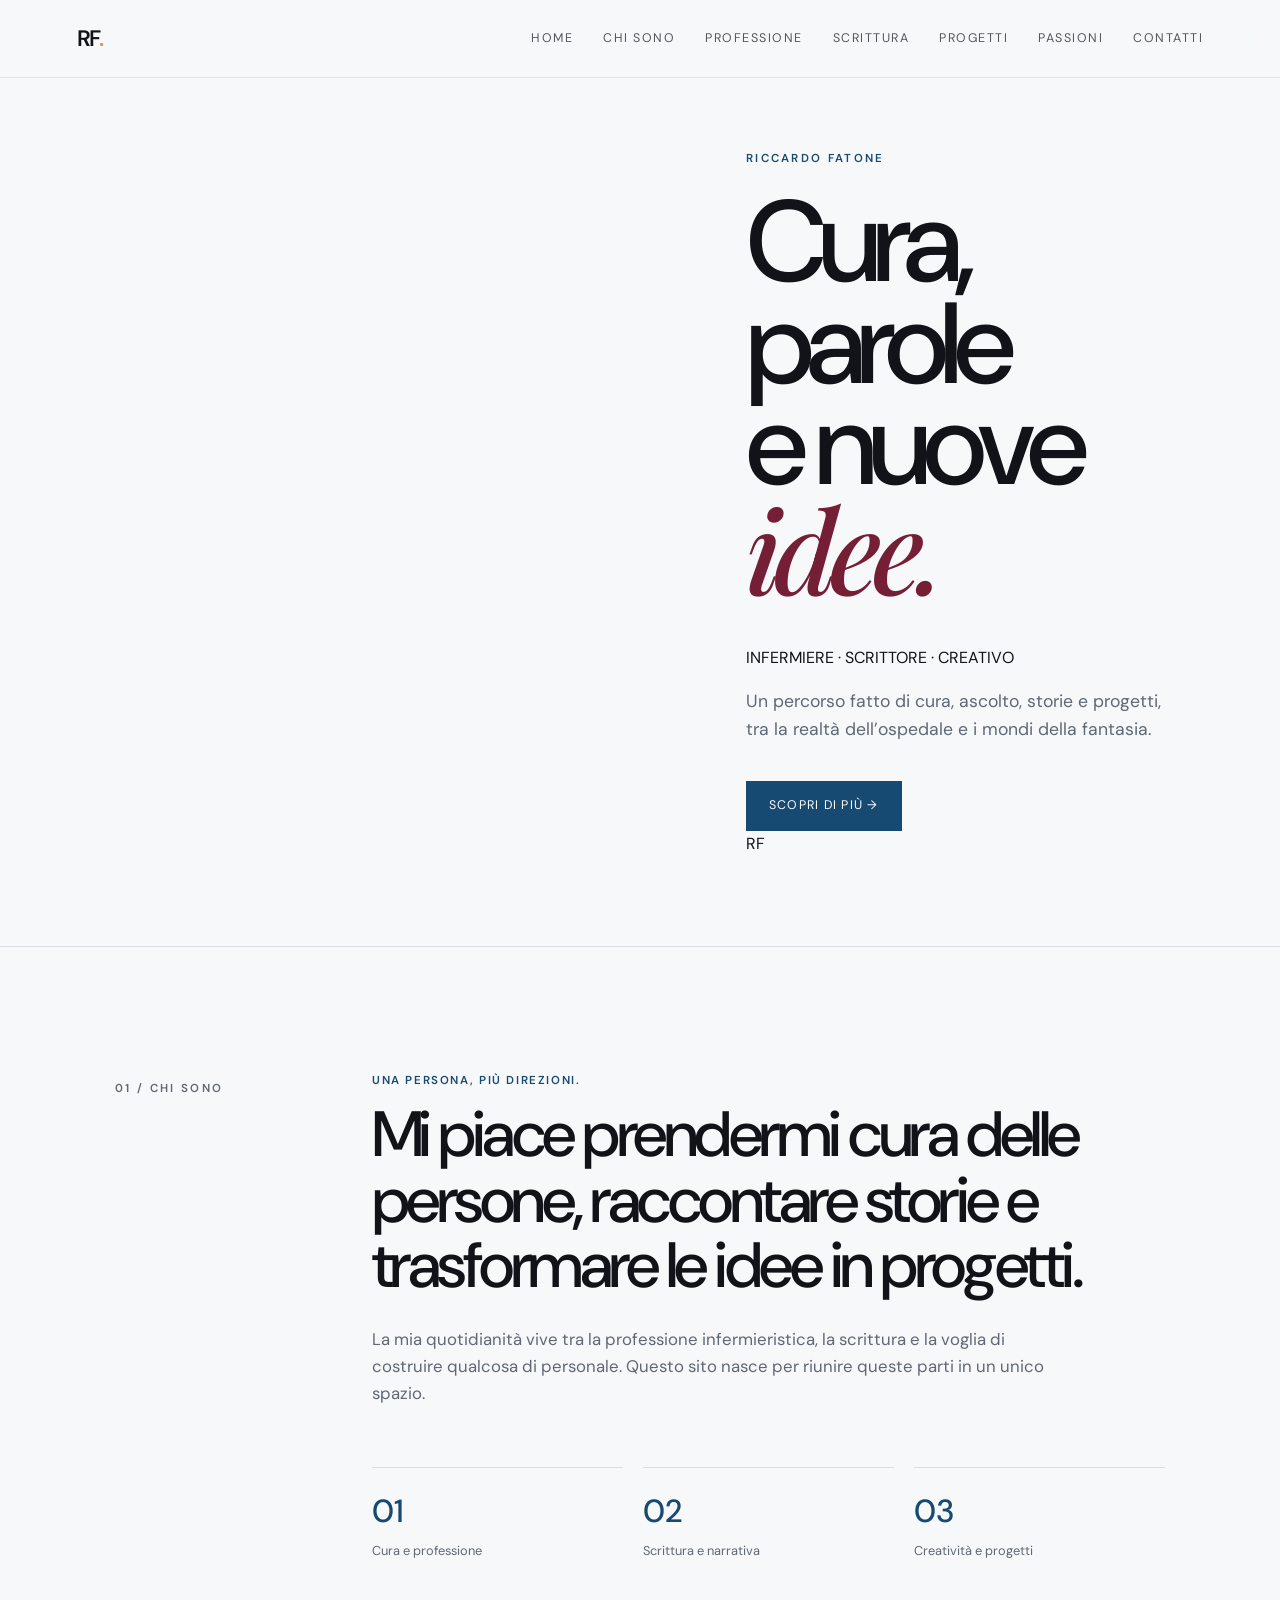
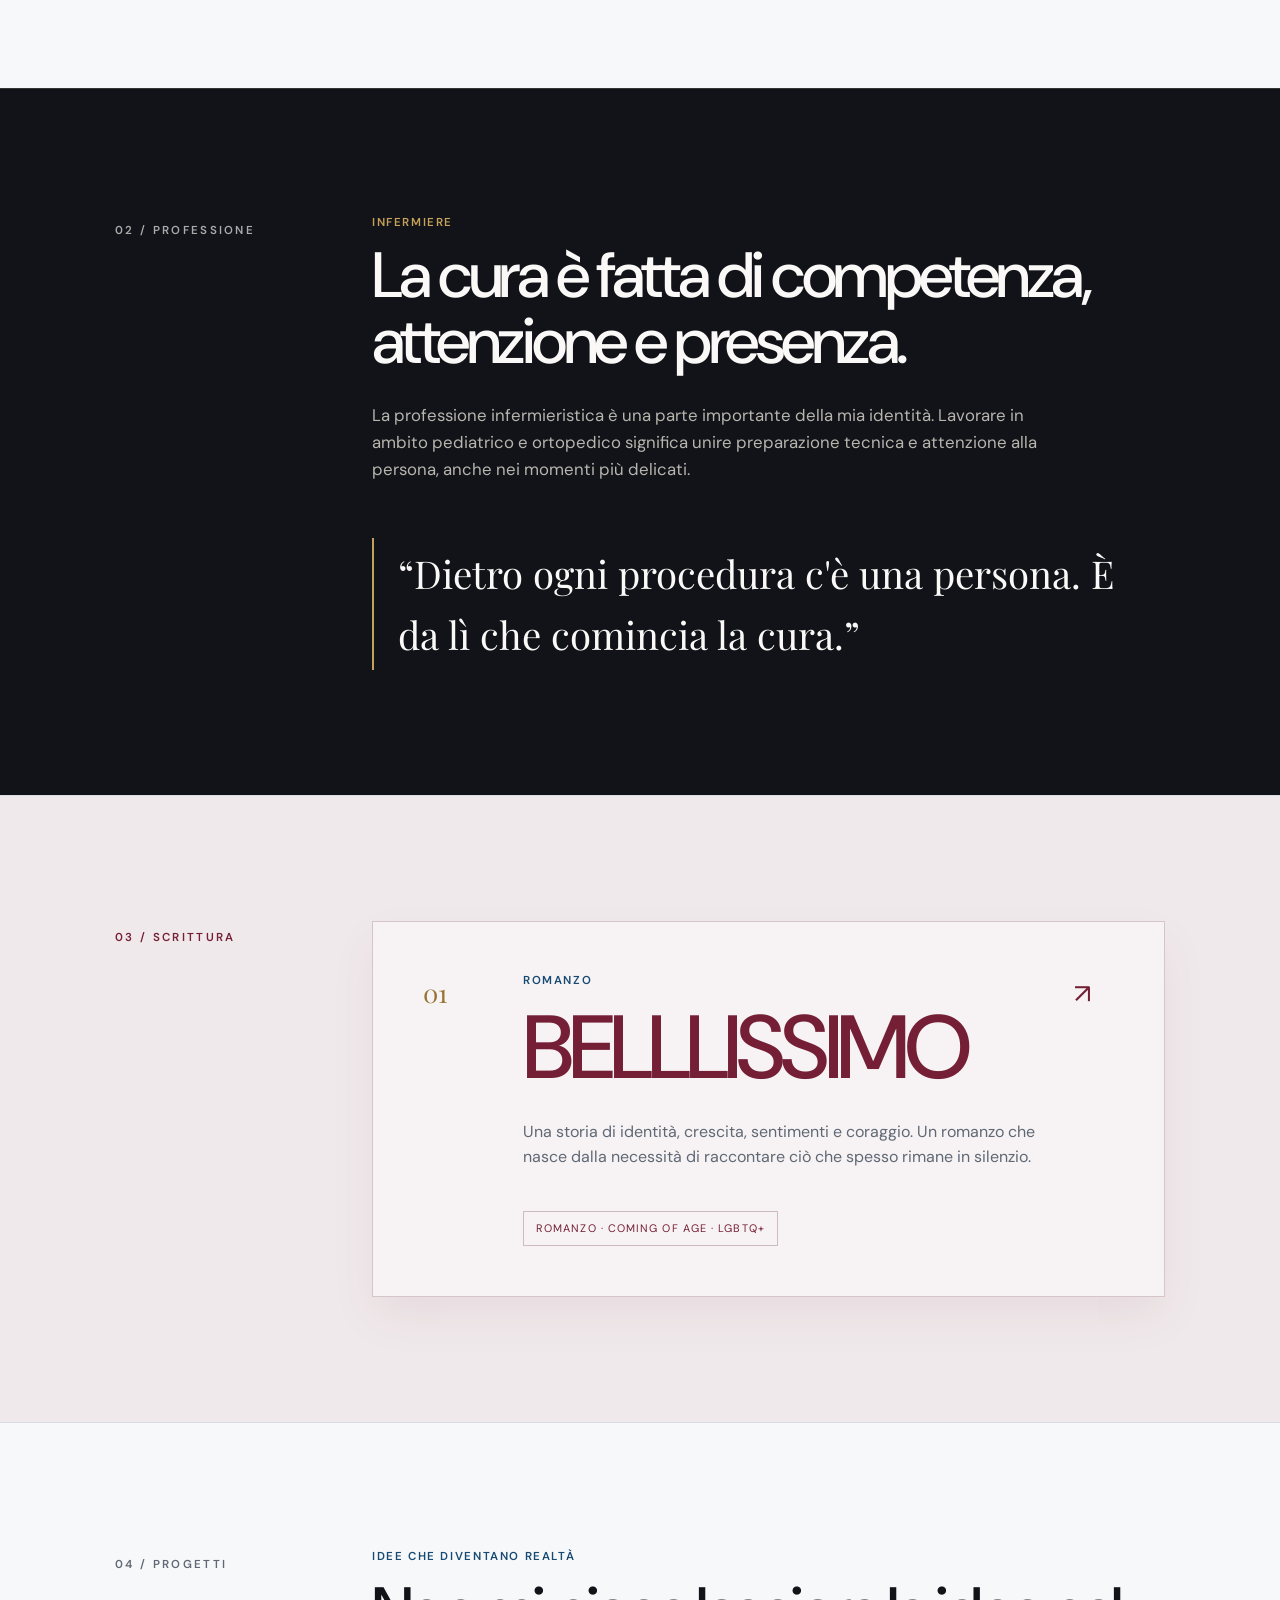
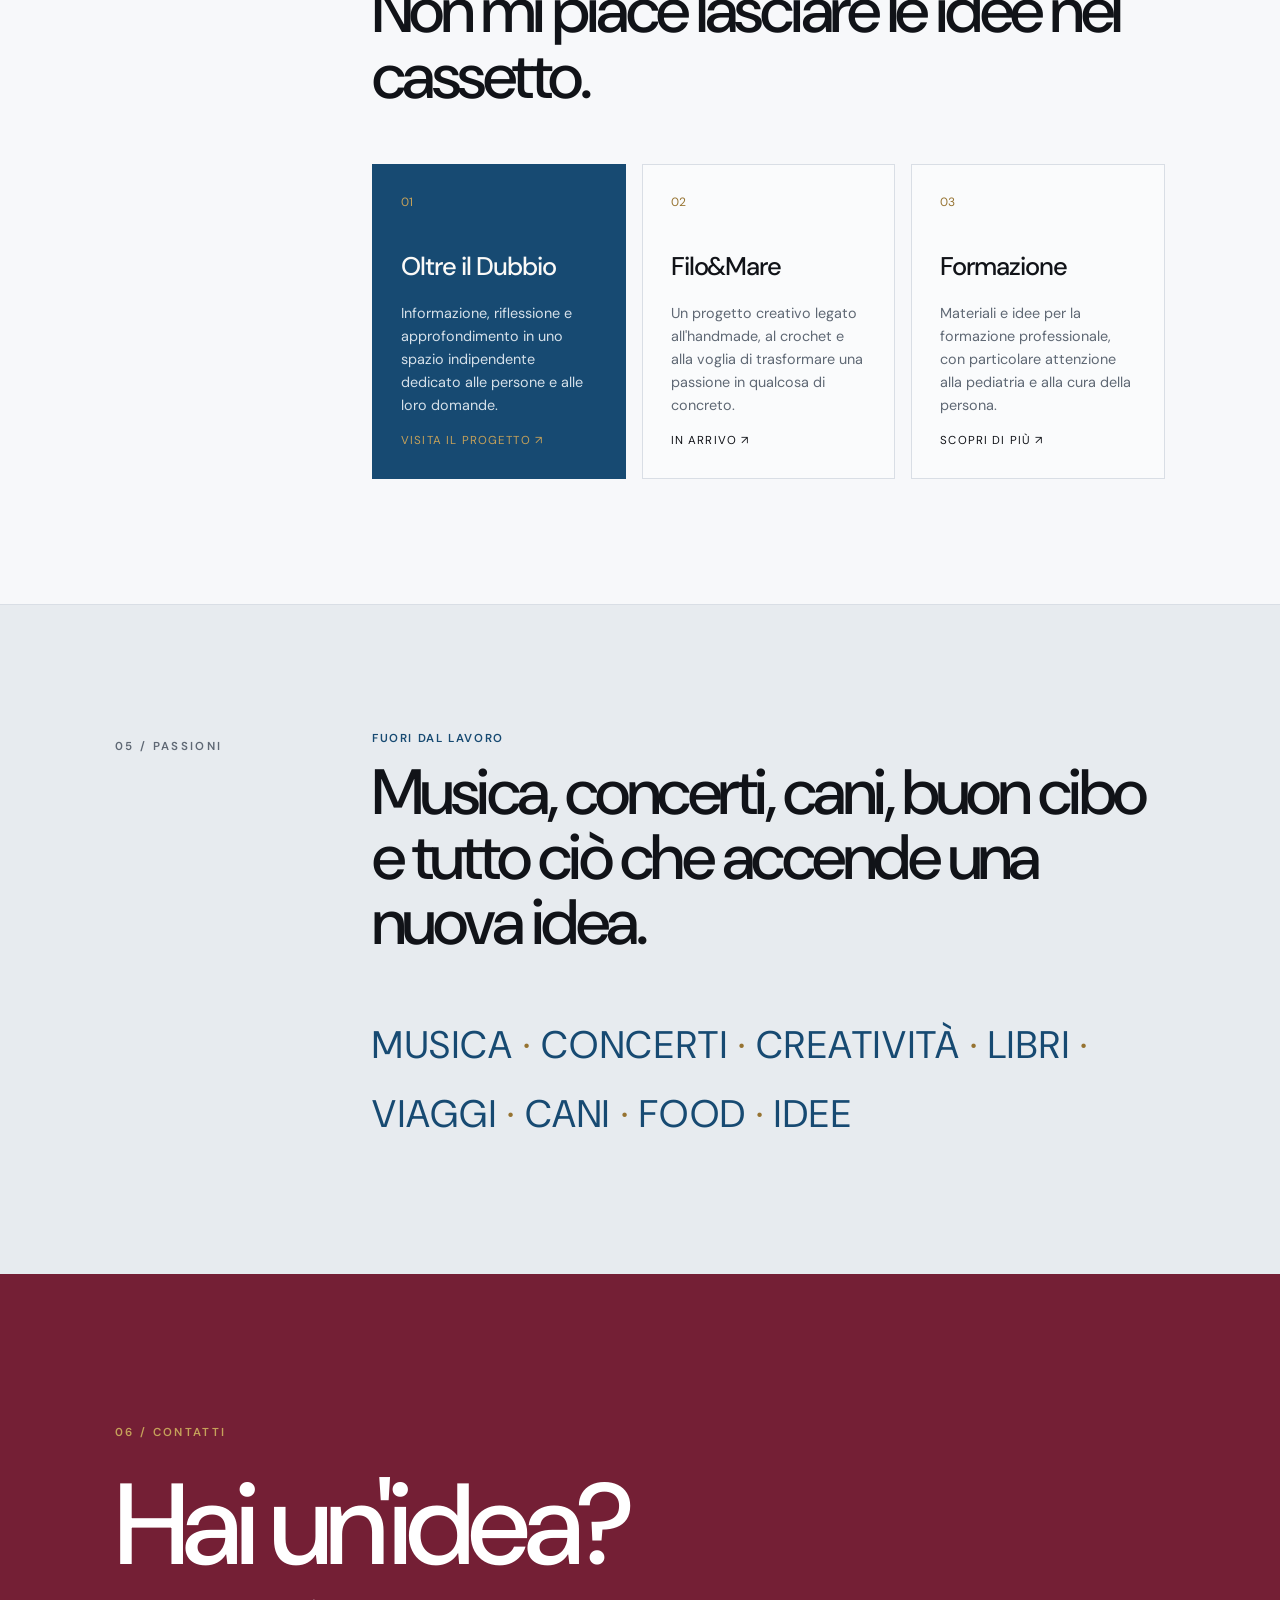
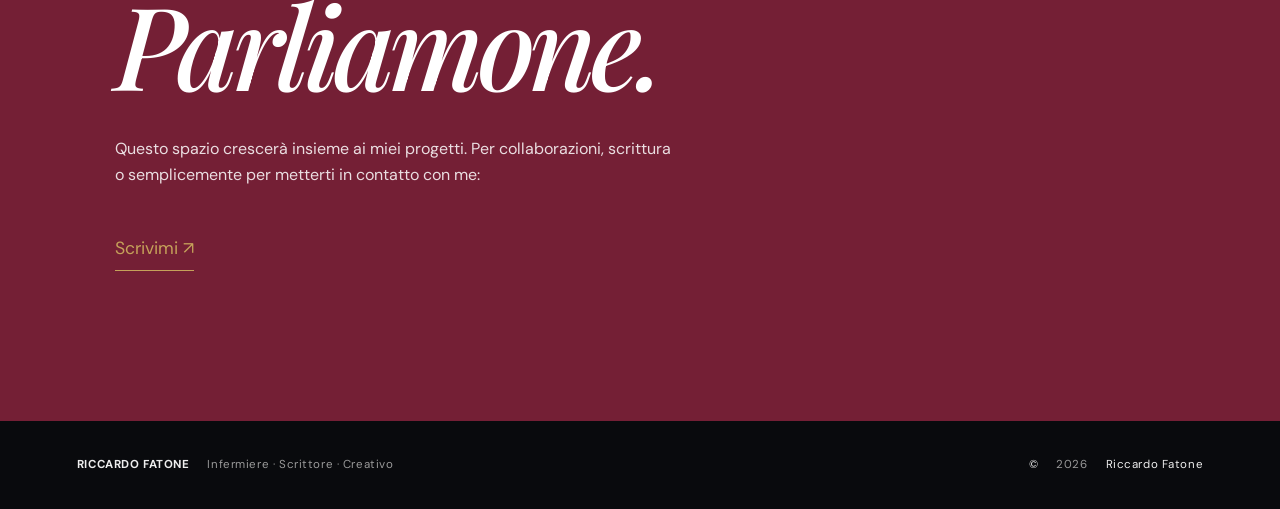
==== commit 7338c77f: "Redesign homepage hero to match reference" ====
--- a/index.html
+++ b/index.html
@@ -12,6 +12,7 @@
     <a class="brand" href="#home" aria-label="Riccardo Fatone home">RF<span>.</span></a>
     <button class="menu-toggle" aria-label="Apri menu" aria-expanded="false">☰</button>
     <nav class="nav" aria-label="Navigazione principale">
+      <a href="#home" class="active">Home</a>
       <a href="#chi-sono">Chi sono</a>
       <a href="#professione">Professione</a>
       <a href="#scrittura">Scrittura</a>
@@ -20,24 +21,22 @@
       <a href="#contatti">Contatti</a>
     </nav>
   </header>
+
   <main>
-    <section id="home" class="hero">
+    <section id="home" class="hero hero-reference">
+      <div class="hero-background"></div>
       <div class="hero-copy reveal">
         <p class="eyebrow">RICCARDO FATONE</p>
-        <h1>Cura, parole<br><em>e nuove idee.</em></h1>
-        <p class="lead">Infermiere. Scrittore. Creativo. Un luogo personale dove raccontare ciò che faccio, ciò che scrivo e ciò che ancora devo inventare.</p>
+        <h1>Cura, parole<br>e nuove <em>idee.</em></h1>
+        <p class="hero-role">INFERMIERE · SCRITTORE · CREATIVO</p>
+        <p class="lead">Un percorso fatto di cura, ascolto, storie e progetti, tra la realtà dell’ospedale e i mondi della fantasia.</p>
         <div class="actions">
-          <a class="button button-primary" href="#chi-sono">Scopri chi sono</a>
-          <a class="button button-ghost" href="#progetti">Esplora i progetti</a>
+          <a class="button button-primary" href="#chi-sono">Scopri di più <span>→</span></a>
         </div>
-      </div>
-      <div class="hero-mark reveal" aria-label="Ritratto professionale di Riccardo Fatone">
-        <div class="portrait-frame"><img src="riccardo-professionale-ritratto.webp" alt="Ritratto professionale di Riccardo Fatone" loading="eager"></div>
-        <div class="circle"><span>RF</span></div>
-        <div class="orbit orbit-one"></div>
-        <div class="orbit orbit-two"></div>
+        <div class="hero-signature" aria-hidden="true">RF</div>
       </div>
     </section>
+
     <section id="chi-sono" class="section split">
       <div class="section-label">01 / CHI SONO</div>
       <div class="section-content reveal">
@@ -51,6 +50,7 @@
         </div>
       </div>
     </section>
+
     <section id="professione" class="section dark-section">
       <div class="section-label">02 / PROFESSIONE</div>
       <div class="section-content reveal">
@@ -60,6 +60,7 @@
         <div class="quote">“Dietro ogni procedura c'è una persona. È da lì che comincia la cura.”</div>
       </div>
     </section>
+
     <section id="scrittura" class="section writing-section">
       <div class="section-label">03 / SCRITTURA</div>
       <div class="book-card reveal">
@@ -73,6 +74,7 @@
         <a class="arrow-link" href="#contatti" aria-label="Scopri di più su BELLLISSIMO">↗</a>
       </div>
     </section>
+
     <section id="progetti" class="section">
       <div class="section-label">04 / PROGETTI</div>
       <div class="section-content reveal">
@@ -85,6 +87,7 @@
         </div>
       </div>
     </section>
+
     <section id="passioni" class="section passions">
       <div class="section-label">05 / PASSIONI</div>
       <div class="section-content reveal">
@@ -93,6 +96,7 @@
         <div class="word-cloud" aria-label="Passioni">MUSICA <i>·</i> CONCERTI <i>·</i> CREATIVITÀ <i>·</i> LIBRI <i>·</i> VIAGGI <i>·</i> CANI <i>·</i> FOOD <i>·</i> IDEE</div>
       </div>
     </section>
+
     <section id="contatti" class="contact-section">
       <p class="eyebrow">06 / CONTATTI</p>
       <h2>Hai un'idea?<br><em>Parliamone.</em></h2>
@@ -100,6 +104,7 @@
       <a class="contact-link" href="mailto:riccardo.fatone@gmail.com">Scrivimi ↗</a>
     </section>
   </main>
+
   <footer>
     <div><strong>RICCARDO FATONE</strong><span>Infermiere · Scrittore · Creativo</span></div>
     <div>© <span id="year"></span> Riccardo Fatone</div>
